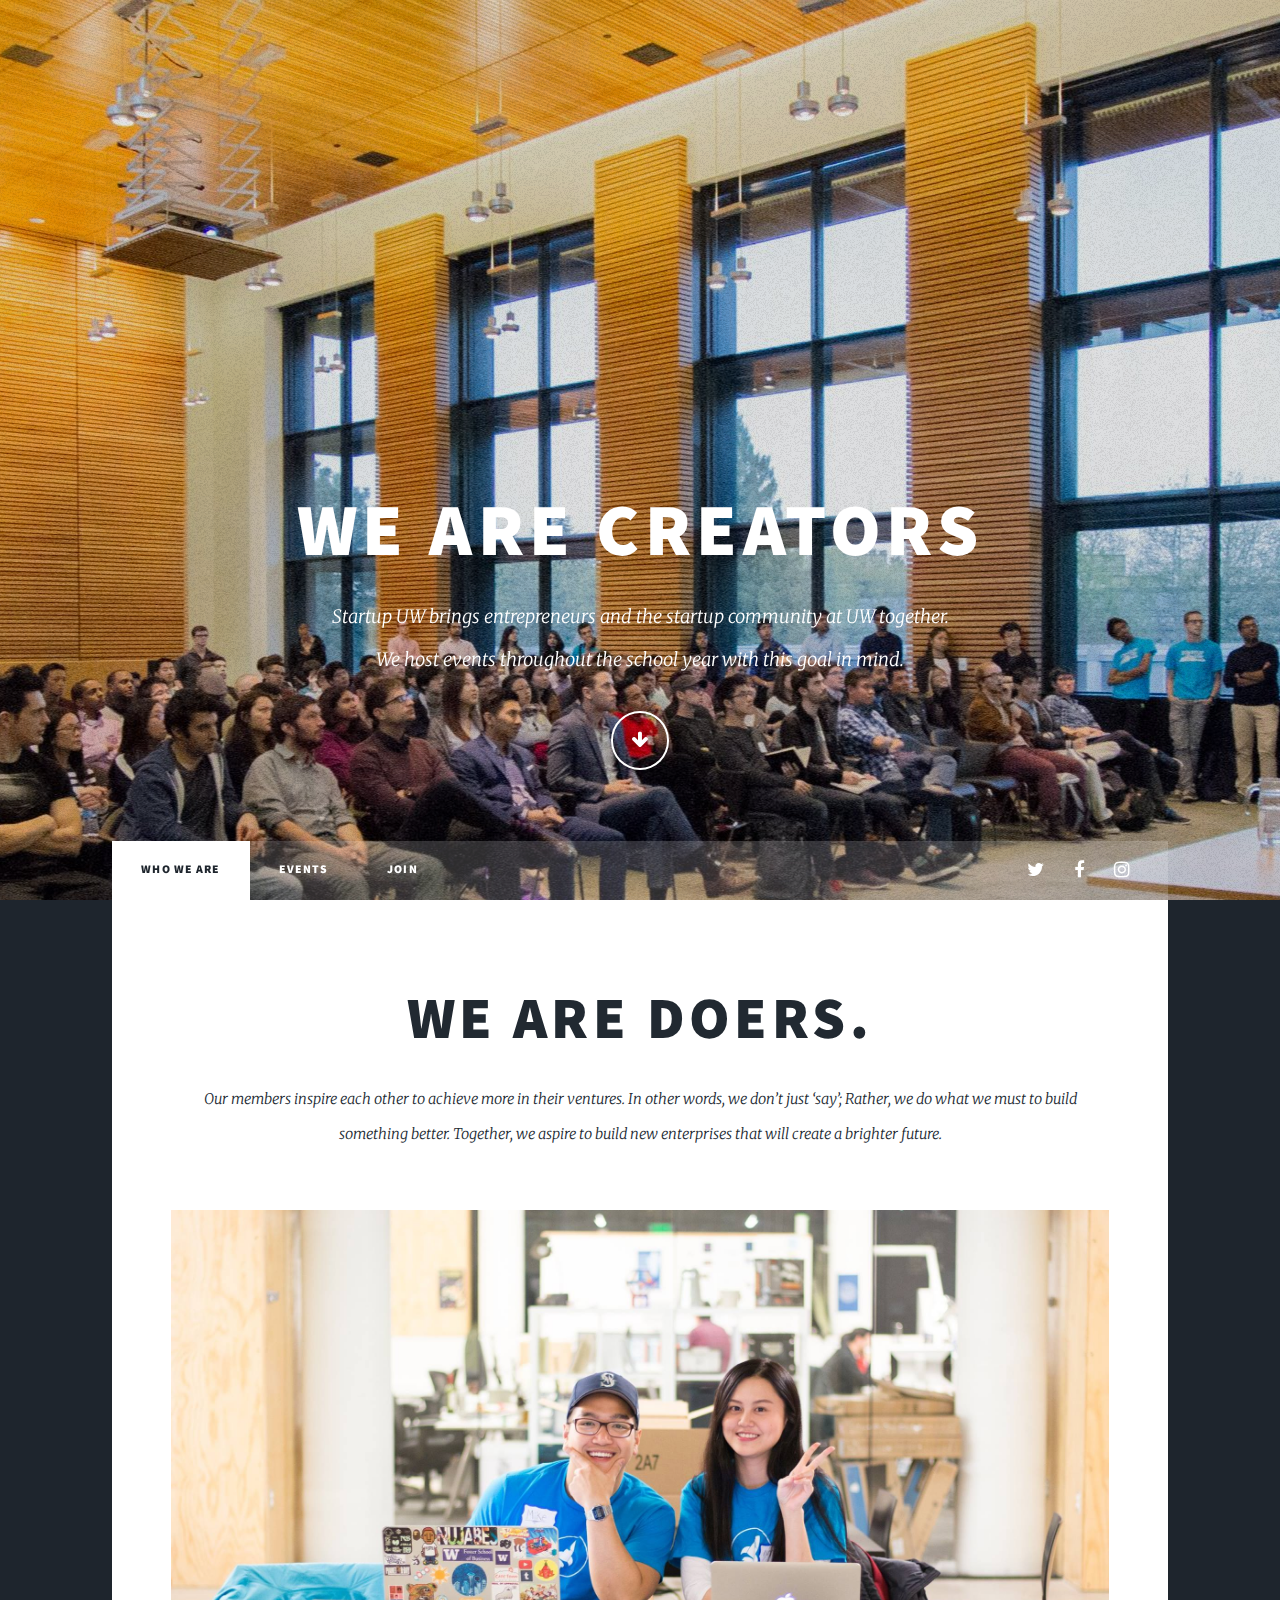
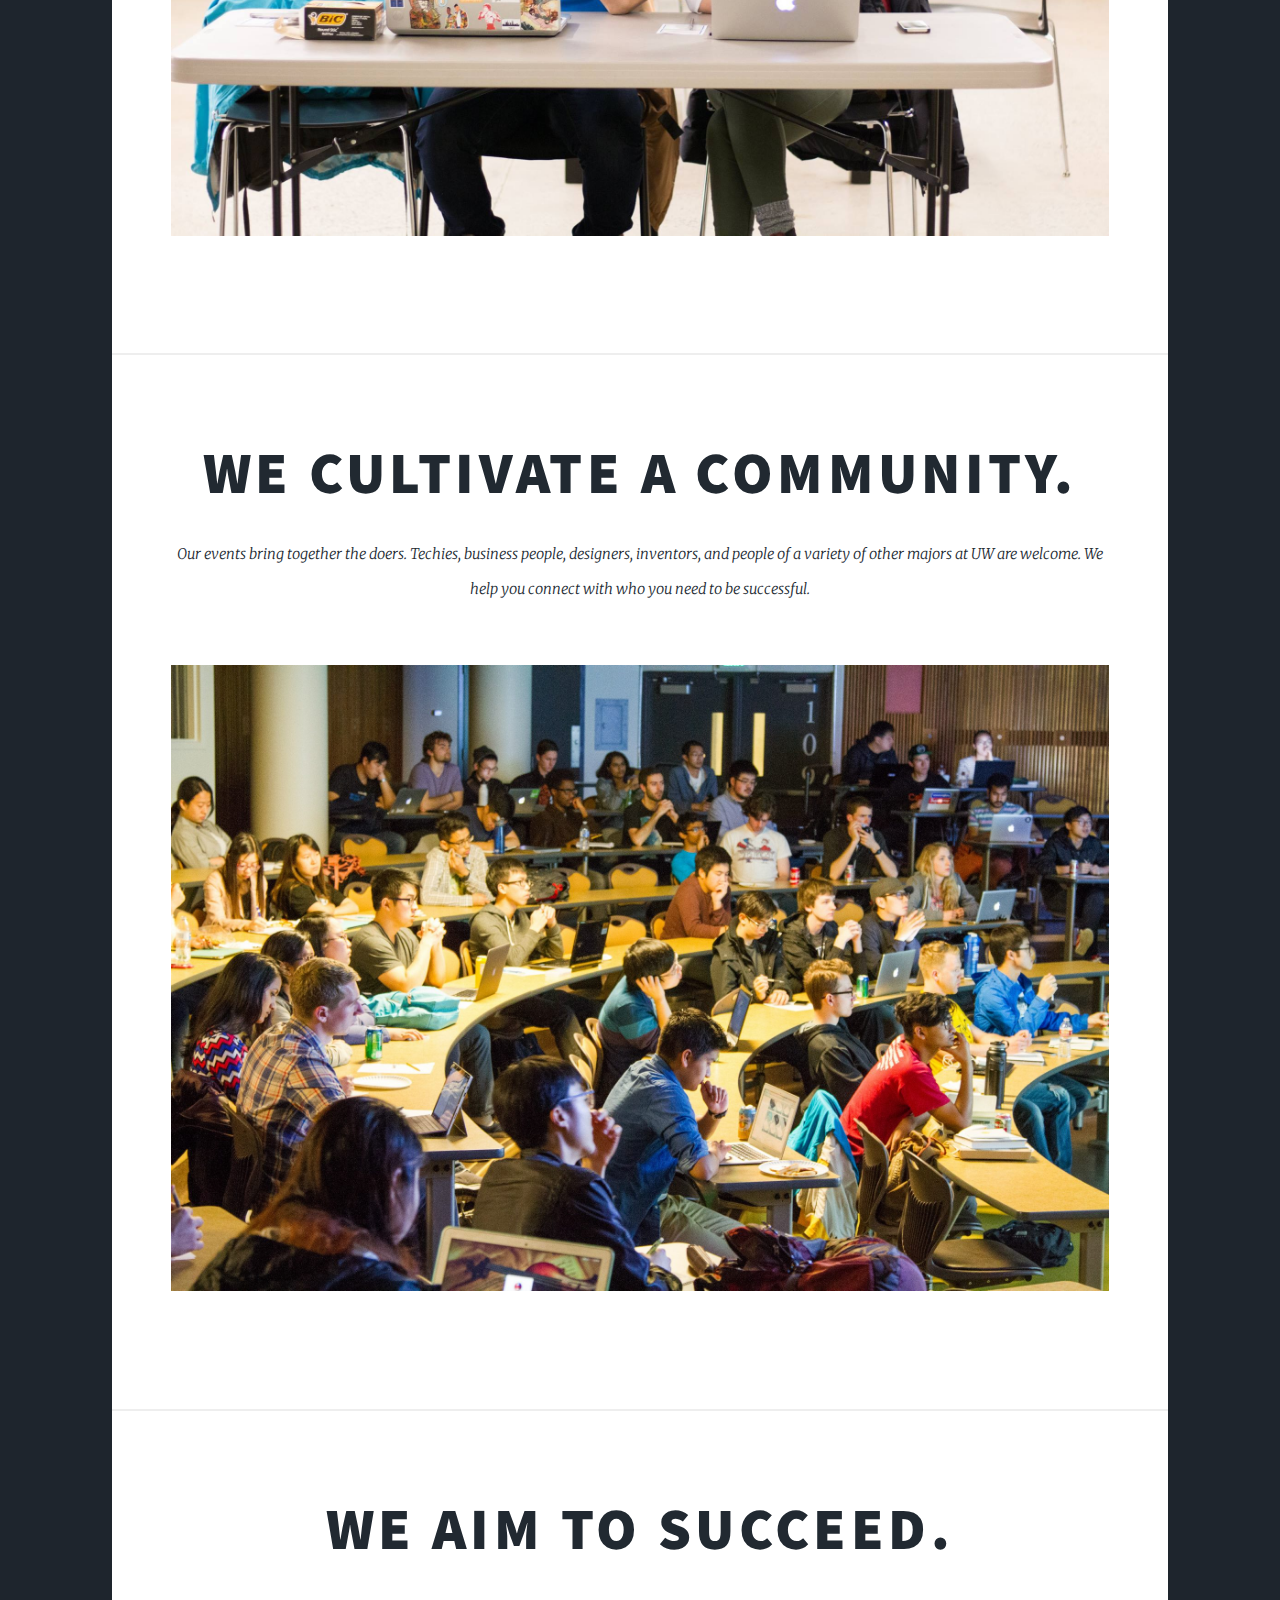
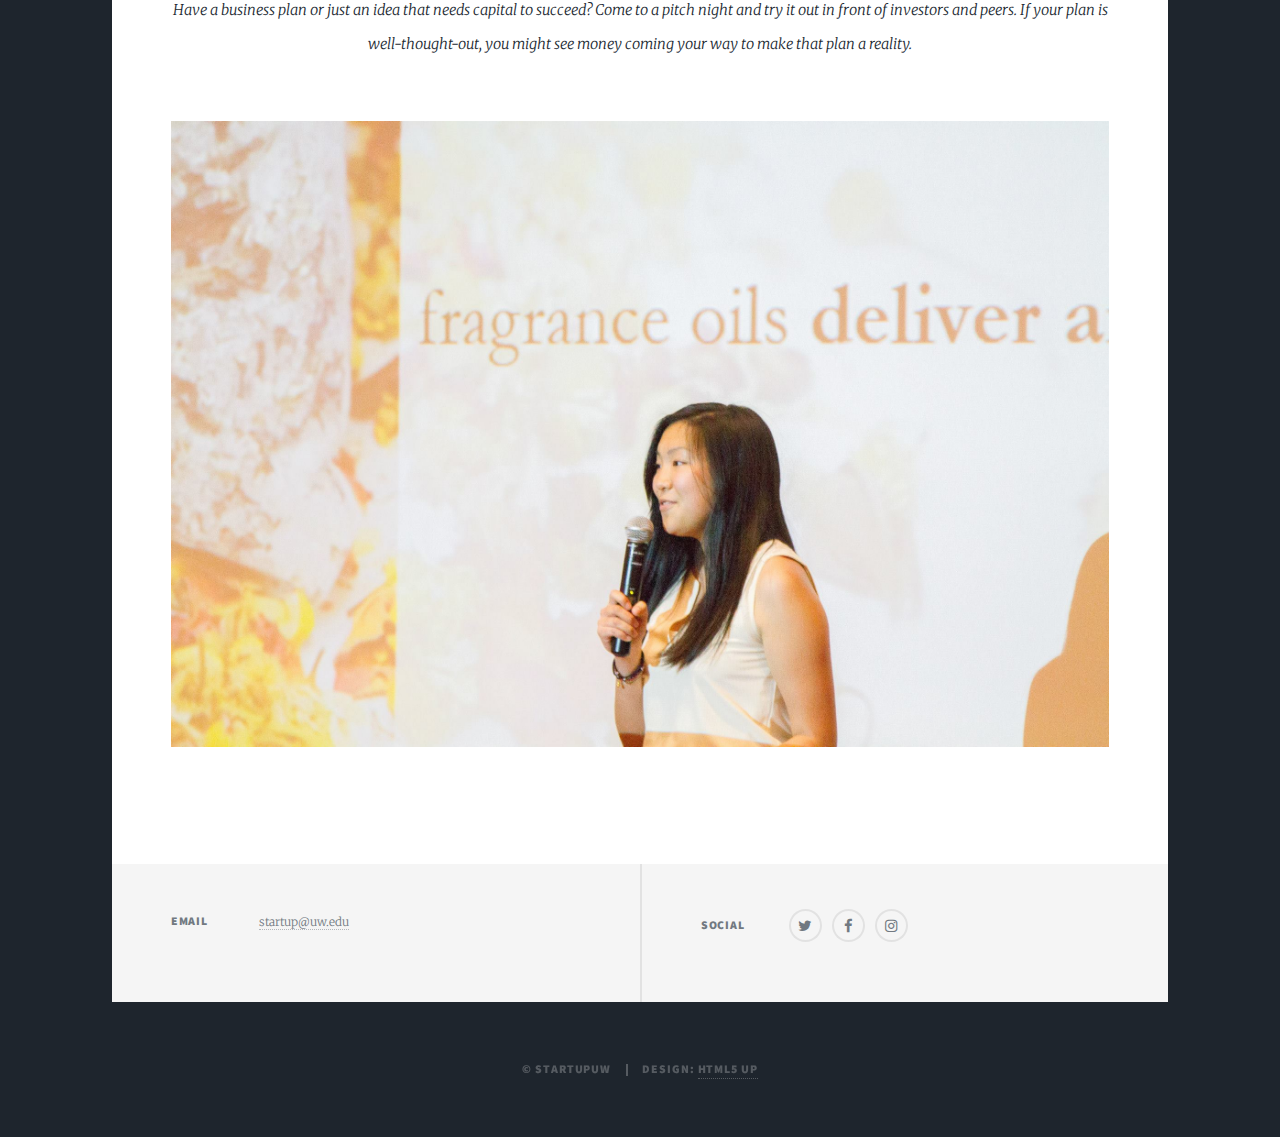
==== index.html @ d4b71fc0 "Updated version." ====
<!DOCTYPE HTML>
<!--
	Massively by HTML5 UP
	html5up.net | @ajlkn
	Free for personal and commercial use under the CCA 3.0 license (html5up.net/license)
-->
<html>
	<head>
		<title>Startup UW</title>
		<meta charset="utf-8" />
		<meta name="viewport" content="width=device-width, initial-scale=1, user-scalable=no" />
		<link rel="stylesheet" href="assets/css/main.css" />
		<noscript><link rel="stylesheet" href="assets/css/noscript.css" /></noscript>
	</head>
	<body class="is-loading">

		<!-- Wrapper -->
			<div id="wrapper" class="fade-in">

				<!-- Intro -->
					<div id="intro">
						<h1>We are creators</h1>
						<p>Startup UW brings entrepreneurs and the startup community at UW together. <br>We host events throughout the school year with this goal in mind.</p>
						<ul class="actions">
							<li><a href="#header" class="button icon solo fa-arrow-down scrolly">Continue</a></li>
						</ul>
					</div>

				<!-- Header -->
					<header id="header">
						<a href="index.html" class="logo"><img class="max_logo" src="images/white_logo.png" alt=""></a>
					</header>

				<!-- Nav -->
					<nav id="nav">
						<ul class="links">
							<li class="active"><a href="index.html">Who We Are</a></li>
							<li><a href="events.html">Events</a></li>
							<li><a href="join.html">Join</a></li>
						</ul>
						<ul class="icons">
							<li><a href="https://twitter.com/startupuw" class="icon fa-twitter"><span class="label">Twitter</span></a></li>
							<li><a href="https://www.facebook.com/StartupUW/" class="icon fa-facebook"><span class="label">Facebook</span></a></li>
							<li><a href="https://www.instagram.com/startupuw/" class="icon fa-instagram"><span class="label">Instagram</span></a></li>
						</ul>
					</nav>

				<!-- Main -->
					<div id="main">

						<!-- Featured Post -->
							<article class="post featured">
								<header class="major">
									<h2>WE ARE DOERS.</h2>
									<p>Our members inspire each other to achieve more in their ventures. In other words, we don’t just ‘say’; Rather, we do what we must to build something better. Together, we aspire to build new enterprises that will create a brighter future.</p>
								</header>
								<img class="image main" src="images/doer.jpg" alt="" />
							</article>
							<article class="post featured">
								<header class="major">
									<h2>WE CULTIVATE A COMMUNITY.</h2>
									<p>Our events bring together the doers. Techies, business people, designers, inventors, and people of a variety of other majors at UW are welcome. We help you connect with who you need to be successful.</p>
								</header>
								<img class="image main" src="images/community.jpg" alt="" />
							</article>
							<article class="post featured">
								<header class="major">
									<h2>WE AIM TO SUCCEED.</h2>
									<p>Have a business plan or just an idea that needs capital to succeed? Come to a pitch night and try it out in front of investors and peers. If your plan is well-thought-out, you might see money coming your way to make that plan a reality.</p>
								</header>
								<img class="image main" src="images/joyce.jpg" alt="" />
							</article>

					</div>

				<!-- Footer -->
					<footer id="footer">
						<section class="split contact">
								
								<section>
									<h3>Email</h3>
									<p><a href="mailto:startup@uw.edu">startup@uw.edu</a></p>
								</section>
								
							</section>
						<section class="split contact">
							
							<section>
								<h3>Social</h3>
								<ul class="icons alt">
									<li><a href="https://twitter.com/startupuw" class="icon alt fa-twitter"><span class="label">Twitter</span></a></li>
									<li><a href="https://www.facebook.com/StartupUW/" class="icon alt fa-facebook"><span class="label">Facebook</span></a></li>
									<li><a href="https://www.instagram.com/startupuw/" class="icon alt fa-instagram"><span class="label">Instagram</span></a></li>
								</ul>
							</section>
						</section>
					</footer>

				<!-- Copyright -->
					<div id="copyright">
						<ul><li>&copy; StartupUW</li><li>Design: <a href="https://html5up.net">HTML5 UP</a></li></ul>
					</div>

			</div>

		<!-- Scripts -->
			<script src="assets/js/jquery.min.js"></script>
			<script src="assets/js/jquery.scrollex.min.js"></script>
			<script src="assets/js/jquery.scrolly.min.js"></script>
			<script src="assets/js/skel.min.js"></script>
			<script src="assets/js/util.js"></script>
			<script src="assets/js/main.js"></script>

	</body>
</html>
---- assets/css/main.css ----
@import url(font-awesome.min.css);
@import url("https://fonts.googleapis.com/css?family=Merriweather:300,700,300italic,700italic|Source+Sans+Pro:900");

/*
	Massively by HTML5 UP
	html5up.net | @ajlkn
	Free for personal and commercial use under the CCA 3.0 license (html5up.net/license)
*/

/* Reset */

	html, body, div, span, applet, object, iframe, h1, h2, h3, h4, h5, h6, p, blockquote, pre, a, abbr, acronym, address, big, cite, code, del, dfn, em, img, ins, kbd, q, s, samp, small, strike, strong, sub, sup, tt, var, b, u, i, center, dl, dt, dd, ol, ul, li, fieldset, form, label, legend, table, caption, tbody, tfoot, thead, tr, th, td, article, aside, canvas, details, embed, figure, figcaption, footer, header, hgroup, menu, nav, output, ruby, section, summary, time, mark, audio, video {
		margin: 0;
		padding: 0;
		border: 0;
		font-size: 100%;
		font: inherit;
		vertical-align: baseline;
	}

	article, aside, details, figcaption, figure, footer, header, hgroup, menu, nav, section {
		display: block;
	}

	body {
		line-height: 1;
	}

	ol, ul {
		list-style: none;
	}

	blockquote, q {
		quotes: none;
	}

	blockquote:before, blockquote:after, q:before, q:after {
		content: '';
		content: none;
	}

	table {
		border-collapse: collapse;
		border-spacing: 0;
	}

	body {
		-webkit-text-size-adjust: none;
	}

/* Box Model */

	*, *:before, *:after {
		-moz-box-sizing: border-box;
		-webkit-box-sizing: border-box;
		box-sizing: border-box;
	}

/* Grid */

	.row {
		border-bottom: solid 1px transparent;
		-moz-box-sizing: border-box;
		-webkit-box-sizing: border-box;
		box-sizing: border-box;
	}

	.row > * {
		float: left;
		-moz-box-sizing: border-box;
		-webkit-box-sizing: border-box;
		box-sizing: border-box;
	}

	.row:after, .row:before {
		content: '';
		display: block;
		clear: both;
		height: 0;
	}

	.row.uniform > * > :first-child {
		margin-top: 0;
	}

	.row.uniform > * > :last-child {
		margin-bottom: 0;
	}

	.row.\30 \25 > * {
		padding: 0 0 0 0rem;
	}

	.row.\30 \25 {
		margin: 0 0 -1px 0rem;
	}

	.row.uniform.\30 \25 > * {
		padding: 0rem 0 0 0rem;
	}

	.row.uniform.\30 \25 {
		margin: 0rem 0 -1px 0rem;
	}

	.row > * {
		padding: 0 0 0 1.5rem;
	}

	.row {
		margin: 0 0 -1px -1.5rem;
	}

	.row.uniform > * {
		padding: 1.5rem 0 0 1.5rem;
	}

	.row.uniform {
		margin: -1.5rem 0 -1px -1.5rem;
	}

	.row.\32 00\25 > * {
		padding: 0 0 0 3rem;
	}

	.row.\32 00\25 {
		margin: 0 0 -1px -3rem;
	}

	.row.uniform.\32 00\25 > * {
		padding: 3rem 0 0 3rem;
	}

	.row.uniform.\32 00\25 {
		margin: -3rem 0 -1px -3rem;
	}

	.row.\31 50\25 > * {
		padding: 0 0 0 2.25rem;
	}

	.row.\31 50\25 {
		margin: 0 0 -1px -2.25rem;
	}

	.row.uniform.\31 50\25 > * {
		padding: 2.25rem 0 0 2.25rem;
	}

	.row.uniform.\31 50\25 {
		margin: -2.25rem 0 -1px -2.25rem;
	}

	.row.\35 0\25 > * {
		padding: 0 0 0 0.75rem;
	}

	.row.\35 0\25 {
		margin: 0 0 -1px -0.75rem;
	}

	.row.uniform.\35 0\25 > * {
		padding: 0.75rem 0 0 0.75rem;
	}

	.row.uniform.\35 0\25 {
		margin: -0.75rem 0 -1px -0.75rem;
	}

	.row.\32 5\25 > * {
		padding: 0 0 0 0.375rem;
	}

	.row.\32 5\25 {
		margin: 0 0 -1px -0.375rem;
	}

	.row.uniform.\32 5\25 > * {
		padding: 0.375rem 0 0 0.375rem;
	}

	.row.uniform.\32 5\25 {
		margin: -0.375rem 0 -1px -0.375rem;
	}

	.\31 2u, .\31 2u\24 {
		width: 100%;
		clear: none;
		margin-left: 0;
	}

	.\31 1u, .\31 1u\24 {
		width: 91.6666666667%;
		clear: none;
		margin-left: 0;
	}

	.\31 0u, .\31 0u\24 {
		width: 83.3333333333%;
		clear: none;
		margin-left: 0;
	}

	.\39 u, .\39 u\24 {
		width: 75%;
		clear: none;
		margin-left: 0;
	}

	.\38 u, .\38 u\24 {
		width: 66.6666666667%;
		clear: none;
		margin-left: 0;
	}

	.\37 u, .\37 u\24 {
		width: 58.3333333333%;
		clear: none;
		margin-left: 0;
	}

	.\36 u, .\36 u\24 {
		width: 50%;
		clear: none;
		margin-left: 0;
	}

	.\35 u, .\35 u\24 {
		width: 41.6666666667%;
		clear: none;
		margin-left: 0;
	}

	.\34 u, .\34 u\24 {
		width: 33.3333333333%;
		clear: none;
		margin-left: 0;
	}

	.\33 u, .\33 u\24 {
		width: 25%;
		clear: none;
		margin-left: 0;
	}

	.\32 u, .\32 u\24 {
		width: 16.6666666667%;
		clear: none;
		margin-left: 0;
	}

	.\31 u, .\31 u\24 {
		width: 8.3333333333%;
		clear: none;
		margin-left: 0;
	}

	.\31 2u\24 + *,
	.\31 1u\24 + *,
	.\31 0u\24 + *,
	.\39 u\24 + *,
	.\38 u\24 + *,
	.\37 u\24 + *,
	.\36 u\24 + *,
	.\35 u\24 + *,
	.\34 u\24 + *,
	.\33 u\24 + *,
	.\32 u\24 + *,
	.\31 u\24 + * {
		clear: left;
	}

	.\-11u {
		margin-left: 91.66667%;
	}

	.\-10u {
		margin-left: 83.33333%;
	}

	.\-9u {
		margin-left: 75%;
	}

	.\-8u {
		margin-left: 66.66667%;
	}

	.\-7u {
		margin-left: 58.33333%;
	}

	.\-6u {
		margin-left: 50%;
	}

	.\-5u {
		margin-left: 41.66667%;
	}

	.\-4u {
		margin-left: 33.33333%;
	}

	.\-3u {
		margin-left: 25%;
	}

	.\-2u {
		margin-left: 16.66667%;
	}

	.\-1u {
		margin-left: 8.33333%;
	}

	@media screen and (max-width: 1680px) {

		.row > * {
			padding: 0 0 0 1.5rem;
		}

		.row {
			margin: 0 0 -1px -1.5rem;
		}

		.row.uniform > * {
			padding: 1.5rem 0 0 1.5rem;
		}

		.row.uniform {
			margin: -1.5rem 0 -1px -1.5rem;
		}

		.row.\32 00\25 > * {
			padding: 0 0 0 3rem;
		}

		.row.\32 00\25 {
			margin: 0 0 -1px -3rem;
		}

		.row.uniform.\32 00\25 > * {
			padding: 3rem 0 0 3rem;
		}

		.row.uniform.\32 00\25 {
			margin: -3rem 0 -1px -3rem;
		}

		.row.\31 50\25 > * {
			padding: 0 0 0 2.25rem;
		}

		.row.\31 50\25 {
			margin: 0 0 -1px -2.25rem;
		}

		.row.uniform.\31 50\25 > * {
			padding: 2.25rem 0 0 2.25rem;
		}

		.row.uniform.\31 50\25 {
			margin: -2.25rem 0 -1px -2.25rem;
		}

		.row.\35 0\25 > * {
			padding: 0 0 0 0.75rem;
		}

		.row.\35 0\25 {
			margin: 0 0 -1px -0.75rem;
		}

		.row.uniform.\35 0\25 > * {
			padding: 0.75rem 0 0 0.75rem;
		}

		.row.uniform.\35 0\25 {
			margin: -0.75rem 0 -1px -0.75rem;
		}

		.row.\32 5\25 > * {
			padding: 0 0 0 0.375rem;
		}

		.row.\32 5\25 {
			margin: 0 0 -1px -0.375rem;
		}

		.row.uniform.\32 5\25 > * {
			padding: 0.375rem 0 0 0.375rem;
		}

		.row.uniform.\32 5\25 {
			margin: -0.375rem 0 -1px -0.375rem;
		}

		.\31 2u\28xlarge\29, .\31 2u\24\28xlarge\29 {
			width: 100%;
			clear: none;
			margin-left: 0;
		}

		.\31 1u\28xlarge\29, .\31 1u\24\28xlarge\29 {
			width: 91.6666666667%;
			clear: none;
			margin-left: 0;
		}

		.\31 0u\28xlarge\29, .\31 0u\24\28xlarge\29 {
			width: 83.3333333333%;
			clear: none;
			margin-left: 0;
		}

		.\39 u\28xlarge\29, .\39 u\24\28xlarge\29 {
			width: 75%;
			clear: none;
			margin-left: 0;
		}

		.\38 u\28xlarge\29, .\38 u\24\28xlarge\29 {
			width: 66.6666666667%;
			clear: none;
			margin-left: 0;
		}

		.\37 u\28xlarge\29, .\37 u\24\28xlarge\29 {
			width: 58.3333333333%;
			clear: none;
			margin-left: 0;
		}

		.\36 u\28xlarge\29, .\36 u\24\28xlarge\29 {
			width: 50%;
			clear: none;
			margin-left: 0;
		}

		.\35 u\28xlarge\29, .\35 u\24\28xlarge\29 {
			width: 41.6666666667%;
			clear: none;
			margin-left: 0;
		}

		.\34 u\28xlarge\29, .\34 u\24\28xlarge\29 {
			width: 33.3333333333%;
			clear: none;
			margin-left: 0;
		}

		.\33 u\28xlarge\29, .\33 u\24\28xlarge\29 {
			width: 25%;
			clear: none;
			margin-left: 0;
		}

		.\32 u\28xlarge\29, .\32 u\24\28xlarge\29 {
			width: 16.6666666667%;
			clear: none;
			margin-left: 0;
		}

		.\31 u\28xlarge\29, .\31 u\24\28xlarge\29 {
			width: 8.3333333333%;
			clear: none;
			margin-left: 0;
		}

		.\31 2u\24\28xlarge\29 + *,
		.\31 1u\24\28xlarge\29 + *,
		.\31 0u\24\28xlarge\29 + *,
		.\39 u\24\28xlarge\29 + *,
		.\38 u\24\28xlarge\29 + *,
		.\37 u\24\28xlarge\29 + *,
		.\36 u\24\28xlarge\29 + *,
		.\35 u\24\28xlarge\29 + *,
		.\34 u\24\28xlarge\29 + *,
		.\33 u\24\28xlarge\29 + *,
		.\32 u\24\28xlarge\29 + *,
		.\31 u\24\28xlarge\29 + * {
			clear: left;
		}

		.\-11u\28xlarge\29 {
			margin-left: 91.66667%;
		}

		.\-10u\28xlarge\29 {
			margin-left: 83.33333%;
		}

		.\-9u\28xlarge\29 {
			margin-left: 75%;
		}

		.\-8u\28xlarge\29 {
			margin-left: 66.66667%;
		}

		.\-7u\28xlarge\29 {
			margin-left: 58.33333%;
		}

		.\-6u\28xlarge\29 {
			margin-left: 50%;
		}

		.\-5u\28xlarge\29 {
			margin-left: 41.66667%;
		}

		.\-4u\28xlarge\29 {
			margin-left: 33.33333%;
		}

		.\-3u\28xlarge\29 {
			margin-left: 25%;
		}

		.\-2u\28xlarge\29 {
			margin-left: 16.66667%;
		}

		.\-1u\28xlarge\29 {
			margin-left: 8.33333%;
		}

	}

	@media screen and (max-width: 1280px) {

		.row > * {
			padding: 0 0 0 1.5rem;
		}

		.row {
			margin: 0 0 -1px -1.5rem;
		}

		.row.uniform > * {
			padding: 1.5rem 0 0 1.5rem;
		}

		.row.uniform {
			margin: -1.5rem 0 -1px -1.5rem;
		}

		.row.\32 00\25 > * {
			padding: 0 0 0 3rem;
		}

		.row.\32 00\25 {
			margin: 0 0 -1px -3rem;
		}

		.row.uniform.\32 00\25 > * {
			padding: 3rem 0 0 3rem;
		}

		.row.uniform.\32 00\25 {
			margin: -3rem 0 -1px -3rem;
		}

		.row.\31 50\25 > * {
			padding: 0 0 0 2.25rem;
		}

		.row.\31 50\25 {
			margin: 0 0 -1px -2.25rem;
		}

		.row.uniform.\31 50\25 > * {
			padding: 2.25rem 0 0 2.25rem;
		}

		.row.uniform.\31 50\25 {
			margin: -2.25rem 0 -1px -2.25rem;
		}

		.row.\35 0\25 > * {
			padding: 0 0 0 0.75rem;
		}

		.row.\35 0\25 {
			margin: 0 0 -1px -0.75rem;
		}

		.row.uniform.\35 0\25 > * {
			padding: 0.75rem 0 0 0.75rem;
		}

		.row.uniform.\35 0\25 {
			margin: -0.75rem 0 -1px -0.75rem;
		}

		.row.\32 5\25 > * {
			padding: 0 0 0 0.375rem;
		}

		.row.\32 5\25 {
			margin: 0 0 -1px -0.375rem;
		}

		.row.uniform.\32 5\25 > * {
			padding: 0.375rem 0 0 0.375rem;
		}

		.row.uniform.\32 5\25 {
			margin: -0.375rem 0 -1px -0.375rem;
		}

		.\31 2u\28large\29, .\31 2u\24\28large\29 {
			width: 100%;
			clear: none;
			margin-left: 0;
		}

		.\31 1u\28large\29, .\31 1u\24\28large\29 {
			width: 91.6666666667%;
			clear: none;
			margin-left: 0;
		}

		.\31 0u\28large\29, .\31 0u\24\28large\29 {
			width: 83.3333333333%;
			clear: none;
			margin-left: 0;
		}

		.\39 u\28large\29, .\39 u\24\28large\29 {
			width: 75%;
			clear: none;
			margin-left: 0;
		}

		.\38 u\28large\29, .\38 u\24\28large\29 {
			width: 66.6666666667%;
			clear: none;
			margin-left: 0;
		}

		.\37 u\28large\29, .\37 u\24\28large\29 {
			width: 58.3333333333%;
			clear: none;
			margin-left: 0;
		}

		.\36 u\28large\29, .\36 u\24\28large\29 {
			width: 50%;
			clear: none;
			margin-left: 0;
		}

		.\35 u\28large\29, .\35 u\24\28large\29 {
			width: 41.6666666667%;
			clear: none;
			margin-left: 0;
		}

		.\34 u\28large\29, .\34 u\24\28large\29 {
			width: 33.3333333333%;
			clear: none;
			margin-left: 0;
		}

		.\33 u\28large\29, .\33 u\24\28large\29 {
			width: 25%;
			clear: none;
			margin-left: 0;
		}

		.\32 u\28large\29, .\32 u\24\28large\29 {
			width: 16.6666666667%;
			clear: none;
			margin-left: 0;
		}

		.\31 u\28large\29, .\31 u\24\28large\29 {
			width: 8.3333333333%;
			clear: none;
			margin-left: 0;
		}

		.\31 2u\24\28large\29 + *,
		.\31 1u\24\28large\29 + *,
		.\31 0u\24\28large\29 + *,
		.\39 u\24\28large\29 + *,
		.\38 u\24\28large\29 + *,
		.\37 u\24\28large\29 + *,
		.\36 u\24\28large\29 + *,
		.\35 u\24\28large\29 + *,
		.\34 u\24\28large\29 + *,
		.\33 u\24\28large\29 + *,
		.\32 u\24\28large\29 + *,
		.\31 u\24\28large\29 + * {
			clear: left;
		}

		.\-11u\28large\29 {
			margin-left: 91.66667%;
		}

		.\-10u\28large\29 {
			margin-left: 83.33333%;
		}

		.\-9u\28large\29 {
			margin-left: 75%;
		}

		.\-8u\28large\29 {
			margin-left: 66.66667%;
		}

		.\-7u\28large\29 {
			margin-left: 58.33333%;
		}

		.\-6u\28large\29 {
			margin-left: 50%;
		}

		.\-5u\28large\29 {
			margin-left: 41.66667%;
		}

		.\-4u\28large\29 {
			margin-left: 33.33333%;
		}

		.\-3u\28large\29 {
			margin-left: 25%;
		}

		.\-2u\28large\29 {
			margin-left: 16.66667%;
		}

		.\-1u\28large\29 {
			margin-left: 8.33333%;
		}

	}

	@media screen and (max-width: 980px) {

		.row > * {
			padding: 0 0 0 1.5rem;
		}

		.row {
			margin: 0 0 -1px -1.5rem;
		}

		.row.uniform > * {
			padding: 1.5rem 0 0 1.5rem;
		}

		.row.uniform {
			margin: -1.5rem 0 -1px -1.5rem;
		}

		.row.\32 00\25 > * {
			padding: 0 0 0 3rem;
		}

		.row.\32 00\25 {
			margin: 0 0 -1px -3rem;
		}

		.row.uniform.\32 00\25 > * {
			padding: 3rem 0 0 3rem;
		}

		.row.uniform.\32 00\25 {
			margin: -3rem 0 -1px -3rem;
		}

		.row.\31 50\25 > * {
			padding: 0 0 0 2.25rem;
		}

		.row.\31 50\25 {
			margin: 0 0 -1px -2.25rem;
		}

		.row.uniform.\31 50\25 > * {
			padding: 2.25rem 0 0 2.25rem;
		}

		.row.uniform.\31 50\25 {
			margin: -2.25rem 0 -1px -2.25rem;
		}

		.row.\35 0\25 > * {
			padding: 0 0 0 0.75rem;
		}

		.row.\35 0\25 {
			margin: 0 0 -1px -0.75rem;
		}

		.row.uniform.\35 0\25 > * {
			padding: 0.75rem 0 0 0.75rem;
		}

		.row.uniform.\35 0\25 {
			margin: -0.75rem 0 -1px -0.75rem;
		}

		.row.\32 5\25 > * {
			padding: 0 0 0 0.375rem;
		}

		.row.\32 5\25 {
			margin: 0 0 -1px -0.375rem;
		}

		.row.uniform.\32 5\25 > * {
			padding: 0.375rem 0 0 0.375rem;
		}

		.row.uniform.\32 5\25 {
			margin: -0.375rem 0 -1px -0.375rem;
		}

		.\31 2u\28medium\29, .\31 2u\24\28medium\29 {
			width: 100%;
			clear: none;
			margin-left: 0;
		}

		.\31 1u\28medium\29, .\31 1u\24\28medium\29 {
			width: 91.6666666667%;
			clear: none;
			margin-left: 0;
		}

		.\31 0u\28medium\29, .\31 0u\24\28medium\29 {
			width: 83.3333333333%;
			clear: none;
			margin-left: 0;
		}

		.\39 u\28medium\29, .\39 u\24\28medium\29 {
			width: 75%;
			clear: none;
			margin-left: 0;
		}

		.\38 u\28medium\29, .\38 u\24\28medium\29 {
			width: 66.6666666667%;
			clear: none;
			margin-left: 0;
		}

		.\37 u\28medium\29, .\37 u\24\28medium\29 {
			width: 58.3333333333%;
			clear: none;
			margin-left: 0;
		}

		.\36 u\28medium\29, .\36 u\24\28medium\29 {
			width: 50%;
			clear: none;
			margin-left: 0;
		}

		.\35 u\28medium\29, .\35 u\24\28medium\29 {
			width: 41.6666666667%;
			clear: none;
			margin-left: 0;
		}

		.\34 u\28medium\29, .\34 u\24\28medium\29 {
			width: 33.3333333333%;
			clear: none;
			margin-left: 0;
		}

		.\33 u\28medium\29, .\33 u\24\28medium\29 {
			width: 25%;
			clear: none;
			margin-left: 0;
		}

		.\32 u\28medium\29, .\32 u\24\28medium\29 {
			width: 16.6666666667%;
			clear: none;
			margin-left: 0;
		}

		.\31 u\28medium\29, .\31 u\24\28medium\29 {
			width: 8.3333333333%;
			clear: none;
			margin-left: 0;
		}

		.\31 2u\24\28medium\29 + *,
		.\31 1u\24\28medium\29 + *,
		.\31 0u\24\28medium\29 + *,
		.\39 u\24\28medium\29 + *,
		.\38 u\24\28medium\29 + *,
		.\37 u\24\28medium\29 + *,
		.\36 u\24\28medium\29 + *,
		.\35 u\24\28medium\29 + *,
		.\34 u\24\28medium\29 + *,
		.\33 u\24\28medium\29 + *,
		.\32 u\24\28medium\29 + *,
		.\31 u\24\28medium\29 + * {
			clear: left;
		}

		.\-11u\28medium\29 {
			margin-left: 91.66667%;
		}

		.\-10u\28medium\29 {
			margin-left: 83.33333%;
		}

		.\-9u\28medium\29 {
			margin-left: 75%;
		}

		.\-8u\28medium\29 {
			margin-left: 66.66667%;
		}

		.\-7u\28medium\29 {
			margin-left: 58.33333%;
		}

		.\-6u\28medium\29 {
			margin-left: 50%;
		}

		.\-5u\28medium\29 {
			margin-left: 41.66667%;
		}

		.\-4u\28medium\29 {
			margin-left: 33.33333%;
		}

		.\-3u\28medium\29 {
			margin-left: 25%;
		}

		.\-2u\28medium\29 {
			margin-left: 16.66667%;
		}

		.\-1u\28medium\29 {
			margin-left: 8.33333%;
		}

	}

	@media screen and (max-width: 736px) {

		.row > * {
			padding: 0 0 0 1.5rem;
		}

		.row {
			margin: 0 0 -1px -1.5rem;
		}

		.row.uniform > * {
			padding: 1.5rem 0 0 1.5rem;
		}

		.row.uniform {
			margin: -1.5rem 0 -1px -1.5rem;
		}

		.row.\32 00\25 > * {
			padding: 0 0 0 3rem;
		}

		.row.\32 00\25 {
			margin: 0 0 -1px -3rem;
		}

		.row.uniform.\32 00\25 > * {
			padding: 3rem 0 0 3rem;
		}

		.row.uniform.\32 00\25 {
			margin: -3rem 0 -1px -3rem;
		}

		.row.\31 50\25 > * {
			padding: 0 0 0 2.25rem;
		}

		.row.\31 50\25 {
			margin: 0 0 -1px -2.25rem;
		}

		.row.uniform.\31 50\25 > * {
			padding: 2.25rem 0 0 2.25rem;
		}

		.row.uniform.\31 50\25 {
			margin: -2.25rem 0 -1px -2.25rem;
		}

		.row.\35 0\25 > * {
			padding: 0 0 0 0.75rem;
		}

		.row.\35 0\25 {
			margin: 0 0 -1px -0.75rem;
		}

		.row.uniform.\35 0\25 > * {
			padding: 0.75rem 0 0 0.75rem;
		}

		.row.uniform.\35 0\25 {
			margin: -0.75rem 0 -1px -0.75rem;
		}

		.row.\32 5\25 > * {
			padding: 0 0 0 0.375rem;
		}

		.row.\32 5\25 {
			margin: 0 0 -1px -0.375rem;
		}

		.row.uniform.\32 5\25 > * {
			padding: 0.375rem 0 0 0.375rem;
		}

		.row.uniform.\32 5\25 {
			margin: -0.375rem 0 -1px -0.375rem;
		}

		.\31 2u\28small\29, .\31 2u\24\28small\29 {
			width: 100%;
			clear: none;
			margin-left: 0;
		}

		.\31 1u\28small\29, .\31 1u\24\28small\29 {
			width: 91.6666666667%;
			clear: none;
			margin-left: 0;
		}

		.\31 0u\28small\29, .\31 0u\24\28small\29 {
			width: 83.3333333333%;
			clear: none;
			margin-left: 0;
		}

		.\39 u\28small\29, .\39 u\24\28small\29 {
			width: 75%;
			clear: none;
			margin-left: 0;
		}

		.\38 u\28small\29, .\38 u\24\28small\29 {
			width: 66.6666666667%;
			clear: none;
			margin-left: 0;
		}

		.\37 u\28small\29, .\37 u\24\28small\29 {
			width: 58.3333333333%;
			clear: none;
			margin-left: 0;
		}

		.\36 u\28small\29, .\36 u\24\28small\29 {
			width: 50%;
			clear: none;
			margin-left: 0;
		}

		.\35 u\28small\29, .\35 u\24\28small\29 {
			width: 41.6666666667%;
			clear: none;
			margin-left: 0;
		}

		.\34 u\28small\29, .\34 u\24\28small\29 {
			width: 33.3333333333%;
			clear: none;
			margin-left: 0;
		}

		.\33 u\28small\29, .\33 u\24\28small\29 {
			width: 25%;
			clear: none;
			margin-left: 0;
		}

		.\32 u\28small\29, .\32 u\24\28small\29 {
			width: 16.6666666667%;
			clear: none;
			margin-left: 0;
		}

		.\31 u\28small\29, .\31 u\24\28small\29 {
			width: 8.3333333333%;
			clear: none;
			margin-left: 0;
		}

		.\31 2u\24\28small\29 + *,
		.\31 1u\24\28small\29 + *,
		.\31 0u\24\28small\29 + *,
		.\39 u\24\28small\29 + *,
		.\38 u\24\28small\29 + *,
		.\37 u\24\28small\29 + *,
		.\36 u\24\28small\29 + *,
		.\35 u\24\28small\29 + *,
		.\34 u\24\28small\29 + *,
		.\33 u\24\28small\29 + *,
		.\32 u\24\28small\29 + *,
		.\31 u\24\28small\29 + * {
			clear: left;
		}

		.\-11u\28small\29 {
			margin-left: 91.66667%;
		}

		.\-10u\28small\29 {
			margin-left: 83.33333%;
		}

		.\-9u\28small\29 {
			margin-left: 75%;
		}

		.\-8u\28small\29 {
			margin-left: 66.66667%;
		}

		.\-7u\28small\29 {
			margin-left: 58.33333%;
		}

		.\-6u\28small\29 {
			margin-left: 50%;
		}

		.\-5u\28small\29 {
			margin-left: 41.66667%;
		}

		.\-4u\28small\29 {
			margin-left: 33.33333%;
		}

		.\-3u\28small\29 {
			margin-left: 25%;
		}

		.\-2u\28small\29 {
			margin-left: 16.66667%;
		}

		.\-1u\28small\29 {
			margin-left: 8.33333%;
		}

	}

	@media screen and (max-width: 480px) {

		.row > * {
			padding: 0 0 0 1.5rem;
		}

		.row {
			margin: 0 0 -1px -1.5rem;
		}

		.row.uniform > * {
			padding: 1.5rem 0 0 1.5rem;
		}

		.row.uniform {
			margin: -1.5rem 0 -1px -1.5rem;
		}

		.row.\32 00\25 > * {
			padding: 0 0 0 3rem;
		}

		.row.\32 00\25 {
			margin: 0 0 -1px -3rem;
		}

		.row.uniform.\32 00\25 > * {
			padding: 3rem 0 0 3rem;
		}

		.row.uniform.\32 00\25 {
			margin: -3rem 0 -1px -3rem;
		}

		.row.\31 50\25 > * {
			padding: 0 0 0 2.25rem;
		}

		.row.\31 50\25 {
			margin: 0 0 -1px -2.25rem;
		}

		.row.uniform.\31 50\25 > * {
			padding: 2.25rem 0 0 2.25rem;
		}

		.row.uniform.\31 50\25 {
			margin: -2.25rem 0 -1px -2.25rem;
		}

		.row.\35 0\25 > * {
			padding: 0 0 0 0.75rem;
		}

		.row.\35 0\25 {
			margin: 0 0 -1px -0.75rem;
		}

		.row.uniform.\35 0\25 > * {
			padding: 0.75rem 0 0 0.75rem;
		}

		.row.uniform.\35 0\25 {
			margin: -0.75rem 0 -1px -0.75rem;
		}

		.row.\32 5\25 > * {
			padding: 0 0 0 0.375rem;
		}

		.row.\32 5\25 {
			margin: 0 0 -1px -0.375rem;
		}

		.row.uniform.\32 5\25 > * {
			padding: 0.375rem 0 0 0.375rem;
		}

		.row.uniform.\32 5\25 {
			margin: -0.375rem 0 -1px -0.375rem;
		}

		.\31 2u\28xsmall\29, .\31 2u\24\28xsmall\29 {
			width: 100%;
			clear: none;
			margin-left: 0;
		}

		.\31 1u\28xsmall\29, .\31 1u\24\28xsmall\29 {
			width: 91.6666666667%;
			clear: none;
			margin-left: 0;
		}

		.\31 0u\28xsmall\29, .\31 0u\24\28xsmall\29 {
			width: 83.3333333333%;
			clear: none;
			margin-left: 0;
		}

		.\39 u\28xsmall\29, .\39 u\24\28xsmall\29 {
			width: 75%;
			clear: none;
			margin-left: 0;
		}

		.\38 u\28xsmall\29, .\38 u\24\28xsmall\29 {
			width: 66.6666666667%;
			clear: none;
			margin-left: 0;
		}

		.\37 u\28xsmall\29, .\37 u\24\28xsmall\29 {
			width: 58.3333333333%;
			clear: none;
			margin-left: 0;
		}

		.\36 u\28xsmall\29, .\36 u\24\28xsmall\29 {
			width: 50%;
			clear: none;
			margin-left: 0;
		}

		.\35 u\28xsmall\29, .\35 u\24\28xsmall\29 {
			width: 41.6666666667%;
			clear: none;
			margin-left: 0;
		}

		.\34 u\28xsmall\29, .\34 u\24\28xsmall\29 {
			width: 33.3333333333%;
			clear: none;
			margin-left: 0;
		}

		.\33 u\28xsmall\29, .\33 u\24\28xsmall\29 {
			width: 25%;
			clear: none;
			margin-left: 0;
		}

		.\32 u\28xsmall\29, .\32 u\24\28xsmall\29 {
			width: 16.6666666667%;
			clear: none;
			margin-left: 0;
		}

		.\31 u\28xsmall\29, .\31 u\24\28xsmall\29 {
			width: 8.3333333333%;
			clear: none;
			margin-left: 0;
		}

		.\31 2u\24\28xsmall\29 + *,
		.\31 1u\24\28xsmall\29 + *,
		.\31 0u\24\28xsmall\29 + *,
		.\39 u\24\28xsmall\29 + *,
		.\38 u\24\28xsmall\29 + *,
		.\37 u\24\28xsmall\29 + *,
		.\36 u\24\28xsmall\29 + *,
		.\35 u\24\28xsmall\29 + *,
		.\34 u\24\28xsmall\29 + *,
		.\33 u\24\28xsmall\29 + *,
		.\32 u\24\28xsmall\29 + *,
		.\31 u\24\28xsmall\29 + * {
			clear: left;
		}

		.\-11u\28xsmall\29 {
			margin-left: 91.66667%;
		}

		.\-10u\28xsmall\29 {
			margin-left: 83.33333%;
		}

		.\-9u\28xsmall\29 {
			margin-left: 75%;
		}

		.\-8u\28xsmall\29 {
			margin-left: 66.66667%;
		}

		.\-7u\28xsmall\29 {
			margin-left: 58.33333%;
		}

		.\-6u\28xsmall\29 {
			margin-left: 50%;
		}

		.\-5u\28xsmall\29 {
			margin-left: 41.66667%;
		}

		.\-4u\28xsmall\29 {
			margin-left: 33.33333%;
		}

		.\-3u\28xsmall\29 {
			margin-left: 25%;
		}

		.\-2u\28xsmall\29 {
			margin-left: 16.66667%;
		}

		.\-1u\28xsmall\29 {
			margin-left: 8.33333%;
		}

	}

	@media screen and (max-width: 360px) {

		.row > * {
			padding: 0 0 0 1.5rem;
		}

		.row {
			margin: 0 0 -1px -1.5rem;
		}

		.row.uniform > * {
			padding: 1.5rem 0 0 1.5rem;
		}

		.row.uniform {
			margin: -1.5rem 0 -1px -1.5rem;
		}

		.row.\32 00\25 > * {
			padding: 0 0 0 3rem;
		}

		.row.\32 00\25 {
			margin: 0 0 -1px -3rem;
		}

		.row.uniform.\32 00\25 > * {
			padding: 3rem 0 0 3rem;
		}

		.row.uniform.\32 00\25 {
			margin: -3rem 0 -1px -3rem;
		}

		.row.\31 50\25 > * {
			padding: 0 0 0 2.25rem;
		}

		.row.\31 50\25 {
			margin: 0 0 -1px -2.25rem;
		}

		.row.uniform.\31 50\25 > * {
			padding: 2.25rem 0 0 2.25rem;
		}

		.row.uniform.\31 50\25 {
			margin: -2.25rem 0 -1px -2.25rem;
		}

		.row.\35 0\25 > * {
			padding: 0 0 0 0.75rem;
		}

		.row.\35 0\25 {
			margin: 0 0 -1px -0.75rem;
		}

		.row.uniform.\35 0\25 > * {
			padding: 0.75rem 0 0 0.75rem;
		}

		.row.uniform.\35 0\25 {
			margin: -0.75rem 0 -1px -0.75rem;
		}

		.row.\32 5\25 > * {
			padding: 0 0 0 0.375rem;
		}

		.row.\32 5\25 {
			margin: 0 0 -1px -0.375rem;
		}

		.row.uniform.\32 5\25 > * {
			padding: 0.375rem 0 0 0.375rem;
		}

		.row.uniform.\32 5\25 {
			margin: -0.375rem 0 -1px -0.375rem;
		}

		.\31 2u\28xxsmall\29, .\31 2u\24\28xxsmall\29 {
			width: 100%;
			clear: none;
			margin-left: 0;
		}

		.\31 1u\28xxsmall\29, .\31 1u\24\28xxsmall\29 {
			width: 91.6666666667%;
			clear: none;
			margin-left: 0;
		}

		.\31 0u\28xxsmall\29, .\31 0u\24\28xxsmall\29 {
			width: 83.3333333333%;
			clear: none;
			margin-left: 0;
		}

		.\39 u\28xxsmall\29, .\39 u\24\28xxsmall\29 {
			width: 75%;
			clear: none;
			margin-left: 0;
		}

		.\38 u\28xxsmall\29, .\38 u\24\28xxsmall\29 {
			width: 66.6666666667%;
			clear: none;
			margin-left: 0;
		}

		.\37 u\28xxsmall\29, .\37 u\24\28xxsmall\29 {
			width: 58.3333333333%;
			clear: none;
			margin-left: 0;
		}

		.\36 u\28xxsmall\29, .\36 u\24\28xxsmall\29 {
			width: 50%;
			clear: none;
			margin-left: 0;
		}

		.\35 u\28xxsmall\29, .\35 u\24\28xxsmall\29 {
			width: 41.6666666667%;
			clear: none;
			margin-left: 0;
		}

		.\34 u\28xxsmall\29, .\34 u\24\28xxsmall\29 {
			width: 33.3333333333%;
			clear: none;
			margin-left: 0;
		}

		.\33 u\28xxsmall\29, .\33 u\24\28xxsmall\29 {
			width: 25%;
			clear: none;
			margin-left: 0;
		}

		.\32 u\28xxsmall\29, .\32 u\24\28xxsmall\29 {
			width: 16.6666666667%;
			clear: none;
			margin-left: 0;
		}

		.\31 u\28xxsmall\29, .\31 u\24\28xxsmall\29 {
			width: 8.3333333333%;
			clear: none;
			margin-left: 0;
		}

		.\31 2u\24\28xxsmall\29 + *,
		.\31 1u\24\28xxsmall\29 + *,
		.\31 0u\24\28xxsmall\29 + *,
		.\39 u\24\28xxsmall\29 + *,
		.\38 u\24\28xxsmall\29 + *,
		.\37 u\24\28xxsmall\29 + *,
		.\36 u\24\28xxsmall\29 + *,
		.\35 u\24\28xxsmall\29 + *,
		.\34 u\24\28xxsmall\29 + *,
		.\33 u\24\28xxsmall\29 + *,
		.\32 u\24\28xxsmall\29 + *,
		.\31 u\24\28xxsmall\29 + * {
			clear: left;
		}

		.\-11u\28xxsmall\29 {
			margin-left: 91.66667%;
		}

		.\-10u\28xxsmall\29 {
			margin-left: 83.33333%;
		}

		.\-9u\28xxsmall\29 {
			margin-left: 75%;
		}

		.\-8u\28xxsmall\29 {
			margin-left: 66.66667%;
		}

		.\-7u\28xxsmall\29 {
			margin-left: 58.33333%;
		}

		.\-6u\28xxsmall\29 {
			margin-left: 50%;
		}

		.\-5u\28xxsmall\29 {
			margin-left: 41.66667%;
		}

		.\-4u\28xxsmall\29 {
			margin-left: 33.33333%;
		}

		.\-3u\28xxsmall\29 {
			margin-left: 25%;
		}

		.\-2u\28xxsmall\29 {
			margin-left: 16.66667%;
		}

		.\-1u\28xxsmall\29 {
			margin-left: 8.33333%;
		}

	}

/* Basic */

	@-ms-viewport {
		width: device-width;
	}

	body {
		-ms-overflow-style: scrollbar;
	}

	@media screen and (max-width: 480px) {

		html, body {
			min-width: 320px;
		}

	}

	body {
		background-color: #1e252d;
	}

		body.is-loading *, body.is-loading *:before, body.is-loading *:after {
			-moz-animation: none !important;
			-webkit-animation: none !important;
			-ms-animation: none !important;
			animation: none !important;
			-moz-transition: none !important;
			-webkit-transition: none !important;
			-ms-transition: none !important;
			transition: none !important;
		}

/* Type */

	html {
		font-size: 16pt;
	}

		@media screen and (max-width: 1680px) {

			html {
				font-size: 12pt;
			}

		}

		@media screen and (max-width: 1280px) {

			html {
				font-size: 11pt;
			}

		}

		@media screen and (max-width: 360px) {

			html {
				font-size: 10pt;
			}

		}

	body {
		color: #212931;
	}

	body, input, select, textarea {
		font-family: "Merriweather", Georgia, serif;
		font-weight: 300;
		font-size: 1rem;
		line-height: 2.375;
	}

	a {
		-moz-transition: color 0.2s ease-in-out, background-color 0.2s ease-in-out, border-color 0.2s ease-in-out, box-shadow 0.2s ease-in-out;
		-webkit-transition: color 0.2s ease-in-out, background-color 0.2s ease-in-out, border-color 0.2s ease-in-out, box-shadow 0.2s ease-in-out;
		-ms-transition: color 0.2s ease-in-out, background-color 0.2s ease-in-out, border-color 0.2s ease-in-out, box-shadow 0.2s ease-in-out;
		transition: color 0.2s ease-in-out, background-color 0.2s ease-in-out, border-color 0.2s ease-in-out, box-shadow 0.2s ease-in-out;
		border-bottom: dotted 1px;
		text-decoration: none;
	}

		a:hover {
			border-bottom-color: transparent;
		}

	strong, b {
		font-weight: 600;
	}

	em, i {
		font-style: italic;
	}

	p {
		text-align: justify;
		margin: 0 0 2rem 0;
	}

	h1, h2, h3, h4, h5, h6 {
		font-family: "Source Sans Pro", Helvetica, sans-serif;
		font-weight: 900;
		line-height: 1.5;
		letter-spacing: 0.075em;
		text-transform: uppercase;
		margin: 0 0 1rem 0;
	}

		h1 a, h2 a, h3 a, h4 a, h5 a, h6 a {
			border-bottom: 0;
			color: inherit;
			text-decoration: none;
		}

	h1 {
		font-size: 4rem;
		line-height: 1.1;
		margin: 0 0 2rem 0;
	}

	h2 {
		font-size: 1.75rem;
		line-height: 1.3;
		margin: 0 0 1.5rem 0;
	}

	h3 {
		font-size: 1.25rem;
		margin: 0 0 1.5rem 0;
	}

	h4 {
		font-size: 1rem;
	}

	h5 {
		font-size: 0.9rem;
	}

	h6 {
		font-size: 0.8rem;
	}

	sub {
		font-size: 0.8rem;
		position: relative;
		top: 0.5rem;
	}

	sup {
		font-size: 0.8rem;
		position: relative;
		top: -0.5rem;
	}

	blockquote {
		border-left: solid 4px;
		font-style: italic;
		margin: 0 0 2rem 0;
		padding: 0.5rem 0 0.5rem 2rem;
	}

	code {
		border: solid 2px;
		font-family: "Courier New", monospace;
		font-size: 0.9rem;
		margin: 0 0.25rem;
		padding: 0.25rem 0.65rem;
	}

	pre {
		-webkit-overflow-scrolling: touch;
		font-family: "Courier New", monospace;
		font-size: 0.9rem;
		margin: 0 0 2rem 0;
	}

		pre code {
			display: block;
			line-height: 1.75;
			padding: 1rem 1.5rem;
			overflow-x: auto;
		}

	hr {
		border: 0;
		border-bottom: solid 2px;
		margin: 3rem 0;
	}

		hr.major {
			margin: 5rem 0;
		}

	.align-left {
		text-align: left;
	}

	.align-center {
		text-align: center;
	}

	.align-right {
		text-align: right;
	}

	input, select, textarea {
		color: #212931;
	}

	a {
		color: #212931;
		border-bottom-color: rgba(33, 41, 49, 0.5);
	}

		a:hover {
			border-bottom-color: transparent;
			color: #18bfef !important;
		}

	strong, b {
		color: #212931;
	}

	h1, h2, h3, h4, h5, h6 {
		color: #212931;
	}

	blockquote {
		border-left-color: #eeeeee;
	}

	code {
		background: rgba(220, 220, 220, 0.25);
		border-color: #eeeeee;
	}

	hr {
		border-bottom-color: #eeeeee;
	}

/* Box */

	.box {
		border: solid 2px;
		margin-bottom: 2rem;
		padding: 1.5rem;
	}

		.box > :last-child,
		.box > :last-child > :last-child,
		.box > :last-child > :last-child > :last-child {
			margin-bottom: 0;
		}

		.box.alt {
			border: 0;
			border-radius: 0;
			padding: 0;
		}

	.box {
		border-color: #eeeeee;
	}

/* Button */

	input[type="submit"],
	input[type="reset"],
	input[type="button"],
	button,
	.button {
		-moz-appearance: none;
		-webkit-appearance: none;
		-ms-appearance: none;
		appearance: none;
		-moz-transition: background-color 0.2s ease-in-out, box-shadow 0.2s ease-in-out, color 0.2s ease-in-out;
		-webkit-transition: background-color 0.2s ease-in-out, box-shadow 0.2s ease-in-out, color 0.2s ease-in-out;
		-ms-transition: background-color 0.2s ease-in-out, box-shadow 0.2s ease-in-out, color 0.2s ease-in-out;
		transition: background-color 0.2s ease-in-out, box-shadow 0.2s ease-in-out, color 0.2s ease-in-out;
		border: 0;
		cursor: pointer;
		display: inline-block;
		font-family: "Source Sans Pro", Helvetica, sans-serif;
		font-size: 0.8rem;
		font-weight: 900;
		letter-spacing: 0.075em;
		height: 3rem;
		line-height: 3rem;
		padding: 0 2rem;
		text-align: center;
		text-decoration: none;
		text-transform: uppercase;
		white-space: nowrap;
	}

		input[type="submit"].icon:before,
		input[type="reset"].icon:before,
		input[type="button"].icon:before,
		button.icon:before,
		.button.icon:before {
			margin-right: 0.5rem;
		}

		input[type="submit"].icon.solo,
		input[type="reset"].icon.solo,
		input[type="button"].icon.solo,
		button.icon.solo,
		.button.icon.solo {
			position: relative;
			width: 4rem;
			height: 4rem;
			line-height: 4rem;
			border-radius: 4rem;
			text-indent: 4rem;
			overflow: hidden;
			padding: 0;
			white-space: nowrap;
		}

			input[type="submit"].icon.solo:before,
			input[type="reset"].icon.solo:before,
			input[type="button"].icon.solo:before,
			button.icon.solo:before,
			.button.icon.solo:before {
				position: absolute;
				display: block;
				top: 0;
				left: 0;
				width: inherit;
				height: inherit;
				line-height: inherit;
				font-size: 1.25rem;
				margin-right: 0;
				text-align: center;
				text-indent: 0;
			}

		input[type="submit"].fit,
		input[type="reset"].fit,
		input[type="button"].fit,
		button.fit,
		.button.fit {
			display: block;
			margin: 0 0 1rem 0;
			width: 100%;
		}

		input[type="submit"].small,
		input[type="reset"].small,
		input[type="button"].small,
		button.small,
		.button.small {
			font-size: 0.7rem;
			height: 2.5rem;
			line-height: 2.5rem;
			padding: 0 1.5rem;
		}

		input[type="submit"].big,
		input[type="reset"].big,
		input[type="button"].big,
		button.big,
		.button.big {
			font-size: 0.9rem;
			height: 3.5rem;
			line-height: 3.5rem;
			padding: 0 2.75rem;
		}

		@media screen and (max-width: 980px) {

			input[type="submit"],
			input[type="reset"],
			input[type="button"],
			button,
			.button {
				font-size: 0.9rem;
				height: 3.25rem;
				line-height: 3.25rem;
			}

				input[type="submit"].big,
				input[type="reset"].big,
				input[type="button"].big,
				button.big,
				.button.big {
					font-size: 1rem;
					height: 3.75rem;
					line-height: 3.75rem;
				}

		}

		input[type="submit"].disabled, input[type="submit"]:disabled,
		input[type="reset"].disabled,
		input[type="reset"]:disabled,
		input[type="button"].disabled,
		input[type="button"]:disabled,
		button.disabled,
		button:disabled,
		.button.disabled,
		.button:disabled {
			-moz-pointer-events: none;
			-webkit-pointer-events: none;
			-ms-pointer-events: none;
			pointer-events: none;
			opacity: 0.25;
		}

	input[type="submit"],
	input[type="reset"],
	input[type="button"],
	button,
	.button {
		background-color: transparent;
		box-shadow: inset 0 0 0 2px #212931;
		color: #212931 !important;
	}

		input[type="submit"]:hover,
		input[type="reset"]:hover,
		input[type="button"]:hover,
		button:hover,
		.button:hover {
			box-shadow: inset 0 0 0 2px #18bfef;
			color: #18bfef !important;
		}

		input[type="submit"].special,
		input[type="reset"].special,
		input[type="button"].special,
		button.special,
		.button.special {
			background-color: #212931;
			box-shadow: none;
			color: #ffffff !important;
		}

			input[type="submit"].special:hover,
			input[type="reset"].special:hover,
			input[type="button"].special:hover,
			button.special:hover,
			.button.special:hover {
				background-color: #18bfef;
			}

/* Form */

	form {
		display: -moz-flex;
		display: -webkit-flex;
		display: -ms-flex;
		display: flex;
		-moz-flex-wrap: wrap;
		-webkit-flex-wrap: wrap;
		-ms-flex-wrap: wrap;
		flex-wrap: wrap;
		width: calc(100% + 3rem);
		margin: -1.5rem 0 2rem -1.5rem;
	}

		form > .field {
			-moz-flex-grow: 0;
			-webkit-flex-grow: 0;
			-ms-flex-grow: 0;
			flex-grow: 0;
			-moz-flex-shrink: 0;
			-webkit-flex-shrink: 0;
			-ms-flex-shrink: 0;
			flex-shrink: 0;
			padding: 1.5rem 0 0 1.5rem;
			width: calc(100% - 1.5rem);
		}

			form > .field.half {
				width: calc(50% - 0.75rem);
			}

			form > .field.third {
				width: calc(100%/3 - 0.5rem);
			}

			form > .field.quarter {
				width: calc(25% - 0.375rem);
			}

		form > .actions {
			-moz-flex-grow: 0;
			-webkit-flex-grow: 0;
			-ms-flex-grow: 0;
			flex-grow: 0;
			-moz-flex-shrink: 1;
			-webkit-flex-shrink: 1;
			-ms-flex-shrink: 1;
			flex-shrink: 1;
			margin: 1.875rem 0 0 1.5rem !important;
			width: calc(100% - 3rem);
		}

		form.alt {
			display: block;
			width: 100%;
			margin: 0 0 2rem 0;
		}

			form.alt > .actions {
				margin: 0 0 2rem 0;
				width: 100%;
			}

		@media screen and (max-width: 480px) {

			form {
				width: calc(100% + 3rem);
				margin: -1.5rem 0 2rem -1.5rem;
			}

				form > .field {
					padding: 1.5rem 0 0 1.5rem;
					width: calc(100% - 1.5rem);
				}

					form > .field.half {
						width: calc(100% - 1.5rem);
					}

					form > .field.third {
						width: calc(100% - 1.5rem);
					}

					form > .field.quarter {
						width: calc(100% - 1.5rem);
					}

				form > .actions {
					margin: 1.5rem 0 0 1.5rem;
					width: calc(100% - 3rem);
				}

		}

	label {
		display: block;
		font-family: "Source Sans Pro", Helvetica, sans-serif;
		font-weight: 900;
		line-height: 1.5;
		letter-spacing: 0.075em;
		font-size: 0.8rem;
		text-transform: uppercase;
		margin: 0 0 0.75rem 0;
	}

		@media screen and (max-width: 980px) {

			label {
				font-size: 0.9rem;
			}

		}

	input[type="text"],
	input[type="password"],
	input[type="email"],
	select,
	textarea {
		-moz-appearance: none;
		-webkit-appearance: none;
		-ms-appearance: none;
		appearance: none;
		background: transparent;
		border: solid 2px;
		color: inherit;
		display: block;
		outline: 0;
		padding: 0 1rem;
		text-decoration: none;
		width: 100%;
	}

		input[type="text"]:invalid,
		input[type="password"]:invalid,
		input[type="email"]:invalid,
		select:invalid,
		textarea:invalid {
			box-shadow: none;
		}

	.select-wrapper {
		text-decoration: none;
		display: block;
		position: relative;
	}

		.select-wrapper:before {
			-moz-osx-font-smoothing: grayscale;
			-webkit-font-smoothing: antialiased;
			font-family: FontAwesome;
			font-style: normal;
			font-weight: normal;
			text-transform: none !important;
		}

		.select-wrapper:before {
			content: '\f078';
			display: block;
			height: 3rem;
			line-height: 3rem;
			pointer-events: none;
			position: absolute;
			right: 0;
			text-align: center;
			top: 0;
			width: 3rem;
		}

		.select-wrapper select::-ms-expand {
			display: none;
		}

	input[type="text"],
	input[type="password"],
	input[type="email"],
	select {
		height: 3rem;
	}

	textarea {
		padding: 0.75rem 1rem;
	}

	input[type="checkbox"],
	input[type="radio"] {
		-moz-appearance: none;
		-webkit-appearance: none;
		-ms-appearance: none;
		appearance: none;
		display: block;
		float: left;
		margin-right: -2rem;
		opacity: 0;
		width: 1rem;
		z-index: -1;
	}

		input[type="checkbox"] + label,
		input[type="radio"] + label {
			text-decoration: none;
			cursor: pointer;
			display: inline-block;
			font-size: 1rem;
			letter-spacing: 0;
			font-family: "Merriweather", Georgia, serif;
			text-transform: none;
			font-weight: 300;
			padding-left: 2.8rem;
			padding-right: 1rem;
			position: relative;
		}

			input[type="checkbox"] + label:before,
			input[type="radio"] + label:before {
				-moz-osx-font-smoothing: grayscale;
				-webkit-font-smoothing: antialiased;
				font-family: FontAwesome;
				font-style: normal;
				font-weight: normal;
				text-transform: none !important;
			}

			input[type="checkbox"] + label:before,
			input[type="radio"] + label:before {
				border: solid 2px;
				content: '';
				display: inline-block;
				height: 1.8rem;
				left: 0;
				line-height: 1.725rem;
				position: absolute;
				text-align: center;
				top: -0.125rem;
				width: 1.8rem;
			}

		input[type="checkbox"]:checked + label:before,
		input[type="radio"]:checked + label:before {
			content: '\f00c';
		}

	input[type="radio"] + label:before {
		border-radius: 100%;
	}

	::-webkit-input-placeholder {
		opacity: 1.0;
	}

	:-moz-placeholder {
		opacity: 1.0;
	}

	::-moz-placeholder {
		opacity: 1.0;
	}

	:-ms-input-placeholder {
		opacity: 1.0;
	}

	.formerize-placeholder {
		opacity: 1.0;
	}

	label {
		color: #212931;
	}

	input[type="text"],
	input[type="password"],
	input[type="email"],
	select,
	textarea {
		border-color: #eeeeee;
	}

		input[type="text"]:focus,
		input[type="password"]:focus,
		input[type="email"]:focus,
		select:focus,
		textarea:focus {
			border-color: #18bfef;
		}

	select option {
		background-color: #ffffff;
		color: #212931;
	}

	.select-wrapper:before {
		color: #eeeeee;
	}

	input[type="checkbox"] + label,
	input[type="radio"] + label {
		color: #212931;
	}

		input[type="checkbox"] + label:before,
		input[type="radio"] + label:before {
			border-color: #eeeeee;
		}

	input[type="checkbox"]:checked + label:before,
	input[type="radio"]:checked + label:before {
		background-color: #212931;
		border-color: #212931;
		color: #ffffff;
	}

	input[type="checkbox"]:focus + label:before,
	input[type="radio"]:focus + label:before {
		border-color: #18bfef;
	}

	::-webkit-input-placeholder {
		color: #909498 !important;
	}

	:-moz-placeholder {
		color: #909498 !important;
	}

	::-moz-placeholder {
		color: #909498 !important;
	}

	:-ms-input-placeholder {
		color: #909498 !important;
	}

	.formerize-placeholder {
		color: #909498 !important;
	}

/* Icon */

	.icon {
		text-decoration: none;
		border-bottom: none;
		position: relative;
	}

		.icon:before {
			-moz-osx-font-smoothing: grayscale;
			-webkit-font-smoothing: antialiased;
			font-family: FontAwesome;
			font-style: normal;
			font-weight: normal;
			text-transform: none !important;
		}

		.icon > .label {
			display: none;
		}

/* Image */

	.image {
		border: 0;
		display: inline-block;
		position: relative;
	}

		.image img {
			display: block;
		}

		.image.left, .image.right {
			max-width: 40%;
		}

			.image.left img, .image.right img {
				width: 100%;
			}

		.image.left {
			float: left;
			margin: 0 2rem 2rem 0;
			top: 0.75rem;
		}

		.image.right {
			float: right;
			margin: 0 0 2rem 2rem;
			top: 0.75rem;
		}

		.image.fit {
			display: block;
			margin: 2.5rem 0;
			width: 100%;
		}

			.image.fit:first-child {
				margin-top: 0;
			}

			.image.fit img {
				width: 100%;
			}

		.image.main {
			display: block;
			margin: 4rem 0;
			width: 100%;
		}

			.image.main:first-child {
				margin-top: 0;
			}

			.image.main img {
				width: 100%;
			}

		@media screen and (max-width: 736px) {

			.image.fit {
				margin: 2rem 0;
			}

			.image.main {
				margin: 2rem 0;
			}

		}

	a.image {
		overflow: hidden;
	}

		a.image img {
			-moz-transition: -moz-transform 0.2s ease-out;
			-webkit-transition: -webkit-transform 0.2s ease-out;
			-ms-transition: -ms-transform 0.2s ease-out;
			transition: transform 0.2s ease-out;
		}

		a.image:hover img {
			-moz-transform: scale(1.05);
			-webkit-transform: scale(1.05);
			-ms-transform: scale(1.05);
			transform: scale(1.05);
		}

/* List */

	ol {
		list-style: decimal;
		margin: 0 0 2rem 0;
		padding-left: 1.25rem;
	}

		ol li {
			padding-left: 0.25rem;
		}

	ul {
		list-style: disc;
		margin: 0 0 2rem 0;
		padding-left: 1rem;
	}

		ul li {
			padding-left: 0.5rem;
		}

		ul.divided {
			list-style: none;
			padding-left: 0;
		}

			ul.divided li {
				border-top: solid 1px;
				padding: 0.5rem 0;
			}

				ul.divided li:first-child {
					border-top: 0;
					padding-top: 0;
				}

		ul.icons {
			cursor: default;
			list-style: none;
			padding-left: 0;
		}

			ul.icons li {
				display: inline-block;
				padding: 0 0.5rem 0 0;
				vertical-align: middle;
			}

				ul.icons li:last-child {
					padding-right: 0;
				}

				ul.icons li .icon:before {
					width: 2.25rem;
					height: 2.25rem;
					line-height: 2.25rem;
					display: inline-block;
					text-align: center;
					border-radius: 100%;
					font-size: 1.25rem;
				}

			ul.icons.alt li .icon:before {
				-moz-transition: color 0.2s ease-in-out, background-color 0.2s ease-in-out, border-color 0.2s ease-in-out, box-shadow 0.2s ease-in-out;
				-webkit-transition: color 0.2s ease-in-out, background-color 0.2s ease-in-out, border-color 0.2s ease-in-out, box-shadow 0.2s ease-in-out;
				-ms-transition: color 0.2s ease-in-out, background-color 0.2s ease-in-out, border-color 0.2s ease-in-out, box-shadow 0.2s ease-in-out;
				transition: color 0.2s ease-in-out, background-color 0.2s ease-in-out, border-color 0.2s ease-in-out, box-shadow 0.2s ease-in-out;
				font-size: 1rem;
			}

		ul.actions {
			cursor: default;
			list-style: none;
			padding-left: 0;
		}

			ul.actions li {
				display: inline-block;
				padding: 0 1rem 0 0;
				vertical-align: middle;
			}

				ul.actions li:last-child {
					padding-right: 0;
				}

			ul.actions.small li {
				padding: 0 0.5rem 0 0;
			}

			ul.actions.vertical li {
				display: block;
				padding: 1rem 0 0 0;
			}

				ul.actions.vertical li:first-child {
					padding-top: 0;
				}

				ul.actions.vertical li > * {
					margin-bottom: 0;
				}

			ul.actions.vertical.small li {
				padding: 0.5rem 0 0 0;
			}

				ul.actions.vertical.small li:first-child {
					padding-top: 0;
				}

			ul.actions.fit {
				display: table;
				margin-left: -1rem;
				padding: 0;
				table-layout: fixed;
				width: calc(100% + 1rem);
			}

				ul.actions.fit li {
					display: table-cell;
					padding: 0 0 0 1rem;
				}

					ul.actions.fit li > * {
						margin-bottom: 0;
					}

				ul.actions.fit.small {
					margin-left: -0.5rem;
					width: calc(100% + 0.5rem);
				}

					ul.actions.fit.small li {
						padding: 0 0 0 0.5rem;
					}

			@media screen and (max-width: 480px) {

				ul.actions {
					margin: 0 0 2rem 0;
				}

					ul.actions li {
						padding: 1rem 0 0 0;
						display: block;
						text-align: center;
						width: 100%;
					}

						ul.actions li:first-child {
							padding-top: 0;
						}

						ul.actions li > * {
							width: 100%;
							margin: 0 !important;
						}

							ul.actions li > *.icon:before {
								margin-left: -2rem;
							}

					ul.actions.small li {
						padding: 0.5rem 0 0 0;
					}

						ul.actions.small li:first-child {
							padding-top: 0;
						}

			}

	dl {
		margin: 0 0 2rem 0;
	}

		dl dt {
			display: block;
			font-weight: 600;
			margin: 0 0 1rem 0;
		}

		dl dd {
			margin-left: 2rem;
		}

	ul.divided li {
		border-top-color: #eeeeee;
	}

	ul.icons li a.icon:hover:before {
		color: #18bfef;
	}

	ul.icons.alt li .icon:before {
		box-shadow: inset 0 0 0 2px #eeeeee;
	}

	ul.icons.alt li a.icon:hover:before {
		box-shadow: inset 0 0 0 2px #18bfef;
	}

/* Section/Article */

	section.special, article.special {
		text-align: center;
	}

	header {
		cursor: default;
	}

		header > .date {
			display: block;
			font-size: 0.8rem;
			height: 1;
			margin: 0 0 1rem 0;
			position: relative;
		}

		header > p {
			font-style: italic;
		}

		header > h1 + p {
			font-size: 1.1rem;
			margin-top: -0.5rem;
			line-height: 2;
		}

		header > h2 + p {
			font-size: 1rem;
			margin-top: -0.75rem;
		}

		header > h3 + p {
			font-size: 0.9rem;
			margin-top: -0.75rem;
		}

		header > h4 + p {
			font-size: 0.8rem;
			margin-top: -0.75rem;
		}

		header.major {
			margin: 0 0 4rem 0;
			text-align: center;
		}

			header.major > :last-child {
				margin-bottom: 0;
			}

			header.major > p {
				margin-top: 0;
				text-align: center;
			}

			header.major > .date {
				font-size: 1rem;
				margin: 0 0 4rem 0;
			}

				header.major > .date:before, header.major > .date:after {
					content: '';
					display: block;
					position: absolute;
					top: 50%;
					width: calc(50% - 6rem);
					border-top: solid 2px;
				}

				header.major > .date:before {
					left: 0;
				}

				header.major > .date:after {
					right: 0;
				}

		@media screen and (max-width: 980px) {

			header br {
				display: none;
			}

		}

		@media screen and (max-width: 736px) {

			header.major {
				margin: 0 0 2rem 0;
			}

		}

	header.major .date:before, header.major .date:after {
		border-top-color: #eeeeee;
	}

/* Table */

	.table-wrapper {
		-webkit-overflow-scrolling: touch;
		overflow-x: auto;
	}

	table {
		margin: 0 0 2rem 0;
		width: 100%;
	}

		table tbody tr {
			border: solid 1px;
			border-left: 0;
			border-right: 0;
		}

		table td {
			padding: 0.75rem 0.75rem;
		}

		table th {
			font-family: "Source Sans Pro", Helvetica, sans-serif;
			font-size: 0.8rem;
			font-weight: 900;
			letter-spacing: 0.075em;
			line-height: 1.5;
			padding: 0 0.75rem 0.75rem 0.75rem;
			text-align: left;
			text-transform: uppercase;
		}

			@media screen and (max-width: 980px) {

				table th {
					font-size: 0.9rem;
				}

			}

		table thead {
			border-bottom: solid 2px;
		}

		table tfoot {
			border-top: solid 2px;
		}

		table.alt {
			border-collapse: separate;
		}

			table.alt tbody tr td {
				border: solid 1px;
				border-left-width: 0;
				border-top-width: 0;
			}

				table.alt tbody tr td:first-child {
					border-left-width: 1px;
				}

			table.alt tbody tr:first-child td {
				border-top-width: 1px;
			}

			table.alt thead {
				border-bottom: 0;
			}

			table.alt tfoot {
				border-top: 0;
			}

	table tbody tr {
		border-color: #eeeeee;
	}

		table tbody tr:nth-child(2n + 1) {
			background-color: rgba(220, 220, 220, 0.25);
		}

	table th {
		color: #212931;
	}

	table thead {
		border-bottom-color: #eeeeee;
	}

	table tfoot {
		border-top-color: #eeeeee;
	}

	table.alt tbody tr td {
		border-color: #eeeeee;
	}

/* Pagination */

	.pagination {
		display: inline-flex;
		-moz-user-select: none;
		-webkit-user-select: none;
		-ms-user-select: none;
		user-select: none;
		cursor: default;
		list-style: none;
		margin: 0 0 2rem 2px;
		padding: 0;
	}

		.pagination a, .pagination span {
			-moz-transition: background-color 0.2s ease-in-out, border-color 0.2s ease-in-out, box-shadow 0.2s ease-in-out, color 0.2s ease-in-out;
			-webkit-transition: background-color 0.2s ease-in-out, border-color 0.2s ease-in-out, box-shadow 0.2s ease-in-out, color 0.2s ease-in-out;
			-ms-transition: background-color 0.2s ease-in-out, border-color 0.2s ease-in-out, box-shadow 0.2s ease-in-out, color 0.2s ease-in-out;
			transition: background-color 0.2s ease-in-out, border-color 0.2s ease-in-out, box-shadow 0.2s ease-in-out, color 0.2s ease-in-out;
			border: solid 2px;
			display: inline-block;
			font-family: "Source Sans Pro", Helvetica, sans-serif;
			font-size: 0.8rem;
			font-weight: 900;
			height: 3rem;
			letter-spacing: 0.075em;
			line-height: calc(3rem - 4px);
			margin-left: -2px;
			min-width: 3rem;
			position: relative;
			text-align: center;
			text-decoration: none;
			text-transform: uppercase;
		}

		.pagination .next, .pagination .previous {
			text-decoration: none;
			padding: 0 1.75rem;
		}

			.pagination .next:before, .pagination .previous:before {
				-moz-osx-font-smoothing: grayscale;
				-webkit-font-smoothing: antialiased;
				font-family: FontAwesome;
				font-style: normal;
				font-weight: normal;
				text-transform: none !important;
			}

			.pagination .next:before, .pagination .previous:before {
				display: inline-block;
				color: inherit !important;
			}

		.pagination .previous:before {
			content: '\f104';
			margin-right: 0.9375em;
		}

		.pagination .next:before {
			content: '\f105';
			float: right;
			margin-left: 0.9375em;
		}

		@media screen and (max-width: 980px) {

			.pagination a, .pagination span {
				font-size: 0.9rem;
			}

		}

		@media screen and (max-width: 480px) {

			.pagination .page, .pagination .extra {
				display: none;
			}

		}

	.pagination a, .pagination span {
		border-color: #eeeeee;
	}

	.pagination a {
		color: #212931 !important;
	}

		.pagination a:hover {
			color: #18bfef !important;
			border-color: #18bfef;
			z-index: 1;
		}

			.pagination a:hover + a, .pagination a:hover + span {
				border-left-color: #18bfef;
			}

		.pagination a.active {
			background-color: #eeeeee;
		}

	.pagination span {
		color: #eeeeee;
	}

/* Wrapper */

	#wrapper {
		-moz-transition: opacity 0.5s ease;
		-webkit-transition: opacity 0.5s ease;
		-ms-transition: opacity 0.5s ease;
		transition: opacity 0.5s ease;
		position: relative;
		z-index: 1;
		overflow: hidden;
	}

		#wrapper > .bg {
			position: absolute;
			top: 0;
			left: 0;
			width: 100%;
			height: 100%;
			background-color: #212931;
			background-image: url("../../images/overlay.png"), linear-gradient(0deg, rgba(0, 0, 0, 0.1), rgba(0, 0, 0, 0.1)), url("../../images/totalbg.jpg");
			background-size: auto,								auto,														100% cover;
			background-position: center,								center,														top center;
			background-repeat: repeat,								no-repeat,													no-repeat;
			background-attachment: scroll,								scroll,														scroll;
			z-index: -1;
		}

			#wrapper > .bg.fixed {
				position: fixed;
				width: 100vw;
				height: 100vh;
			}

		#wrapper.fade-in:before {
			-moz-pointer-events: none;
			-webkit-pointer-events: none;
			-ms-pointer-events: none;
			pointer-events: none;
			-moz-transition: opacity 1s ease-in-out;
			-webkit-transition: opacity 1s ease-in-out;
			-ms-transition: opacity 1s ease-in-out;
			transition: opacity 1s ease-in-out;
			-moz-transition-delay: 0.75s;
			-webkit-transition-delay: 0.75s;
			-ms-transition-delay: 0.75s;
			transition-delay: 0.75s;
			background: #1e252d;
			content: '';
			display: block;
			height: 100%;
			left: 0;
			opacity: 0;
			position: fixed;
			top: 0;
			width: 100%;
		}

		body.is-loading #wrapper.fade-in:before {
			opacity: 1;
		}

		@media screen and (orientation: portrait) {

			#wrapper > .bg {
				background-size: auto,								auto,														auto 175%;
			}

		}

/* Intro */

	#intro {
		color: #ffffff;
		padding: 8rem 4rem 6rem 4rem ;
		-moz-align-items: center;
		-webkit-align-items: center;
		-ms-align-items: center;
		align-items: center;
		display: -moz-flex;
		display: -webkit-flex;
		display: -ms-flex;
		display: flex;
		-moz-flex-direction: column;
		-webkit-flex-direction: column;
		-ms-flex-direction: column;
		flex-direction: column;
		-moz-justify-content: -moz-flex-end;
		-webkit-justify-content: -webkit-flex-end;
		-ms-justify-content: -ms-flex-end;
		justify-content: flex-end;
		-moz-transition: opacity 1s ease, -moz-transform 1s ease;
		-webkit-transition: opacity 1s ease, -webkit-transform 1s ease;
		-ms-transition: opacity 1s ease, -ms-transform 1s ease;
		transition: opacity 1s ease, transform 1s ease;
		position: relative;
		cursor: default;
		text-align: center;
		z-index: 1;
		min-height: 100vh;
	}

		#intro input, #intro select, #intro textarea {
			color: #ffffff;
		}

		#intro a {
			color: #ffffff;
			border-bottom-color: rgba(255, 255, 255, 0.5);
		}

			#intro a:hover {
				border-bottom-color: transparent;
				color: #18bfef !important;
			}

		#intro strong, #intro b {
			color: #ffffff;
		}

		#intro h1, #intro h2, #intro h3, #intro h4, #intro h5, #intro h6 {
			color: #ffffff;
		}

		#intro blockquote {
			border-left-color: #ffffff;
		}

		#intro code {
			background: rgba(255, 255, 255, 0.075);
			border-color: #ffffff;
		}

		#intro hr {
			border-bottom-color: #ffffff;
		}

		#intro input[type="submit"],
		#intro input[type="reset"],
		#intro input[type="button"],
		#intro button,
		#intro .button {
			background-color: transparent;
			box-shadow: inset 0 0 0 2px #ffffff;
			color: #ffffff !important;
		}

			#intro input[type="submit"]:hover,
			#intro input[type="reset"]:hover,
			#intro input[type="button"]:hover,
			#intro button:hover,
			#intro .button:hover {
				box-shadow: inset 0 0 0 2px #18bfef;
				color: #18bfef !important;
			}

			#intro input[type="submit"].special,
			#intro input[type="reset"].special,
			#intro input[type="button"].special,
			#intro button.special,
			#intro .button.special {
				background-color: #ffffff;
				box-shadow: none;
				color: #1e252d !important;
			}

				#intro input[type="submit"].special:hover,
				#intro input[type="reset"].special:hover,
				#intro input[type="button"].special:hover,
				#intro button.special:hover,
				#intro .button.special:hover {
					background-color: #18bfef;
				}

		#intro h1 {
			font-size: 5rem;
			line-height: 1;
		}

		#intro p {
			font-size: 1.25rem;
			font-style: italic;
			margin-top: -0.25rem;
			text-align: center;
		}

		#intro + #header {
			margin-top: -20rem;
		}

			#intro + #header .logo {
				-moz-transform: translateY(2rem);
				-webkit-transform: translateY(2rem);
				-ms-transform: translateY(2rem);
				transform: translateY(2rem);
				opacity: 0;
				visibility: hidden;
			}

		#intro.hidden {
			-moz-pointer-events: none;
			-webkit-pointer-events: none;
			-ms-pointer-events: none;
			pointer-events: none;
			-moz-transform: translateY(2rem);
			-webkit-transform: translateY(2rem);
			-ms-transform: translateY(2rem);
			transform: translateY(2rem);
			-moz-transition: opacity 0.5s ease, -moz-transform 0.5s ease, visibility 0.5s;
			-webkit-transition: opacity 0.5s ease, -webkit-transform 0.5s ease, visibility 0.5s;
			-ms-transition: opacity 0.5s ease, -ms-transform 0.5s ease, visibility 0.5s;
			transition: opacity 0.5s ease, transform 0.5s ease, visibility 0.5s;
			opacity: 0;
			visibility: hidden;
		}

			#intro.hidden + #header .logo {
				-moz-transform: translateY(0);
				-webkit-transform: translateY(0);
				-ms-transform: translateY(0);
				transform: translateY(0);
				opacity: 1;
				visibility: visible;
			}

		body.is-loading #intro {
			-moz-transform: translateY(2rem);
			-webkit-transform: translateY(2rem);
			-ms-transform: translateY(2rem);
			transform: translateY(2rem);
			opacity: 0;
		}

			body.is-loading #intro:not(.hidden) + #header + #nav {
				-moz-transform: translateY(4rem);
				-webkit-transform: translateY(4rem);
				-ms-transform: translateY(4rem);
				transform: translateY(4rem);
				opacity: 0;
			}

		@media screen and (max-width: 980px) {

			#intro {
				padding: 4rem 4rem 2rem 4rem ;
				min-height: 90vh;
			}

				#intro p br {
					display: none;
				}

				#intro + #header {
					margin-top: -14rem;
				}

		}

		@media screen and (max-width: 736px) {

			#intro {
				padding: 3rem 2rem 1rem 2rem ;
				min-height: 80vh;
			}

				#intro h1 {
					font-size: 3.25rem;
					line-height: 1.1;
					margin-bottom: 1rem;
				}

				#intro p {
					font-size: 1rem;
					margin-top: 0rem;
				}

				#intro .actions {
					display: none;
				}

		}

/* Header */

	#header {
		color: #ffffff;
		-moz-align-items: center;
		-webkit-align-items: center;
		-ms-align-items: center;
		align-items: center;
		display: -moz-flex;
		display: -webkit-flex;
		display: -ms-flex;
		display: flex;
		-moz-flex-direction: column;
		-webkit-flex-direction: column;
		-ms-flex-direction: column;
		flex-direction: column;
		-moz-justify-content: -moz-flex-end;
		-webkit-justify-content: -webkit-flex-end;
		-ms-justify-content: -ms-flex-end;
		justify-content: flex-end;
		-moz-pointer-events: none;
		-webkit-pointer-events: none;
		-ms-pointer-events: none;
		pointer-events: none;
		-moz-user-select: none;
		-webkit-user-select: none;
		-ms-user-select: none;
		user-select: none;
		height: 20rem;
		padding-bottom: 8rem;
		position: relative;
		text-align: center;
		z-index: 2;
	}

		#header input, #header select, #header textarea {
			color: #ffffff;
		}

		#header a {
			color: #ffffff;
			border-bottom-color: rgba(255, 255, 255, 0.5);
		}

			#header a:hover {
				border-bottom-color: transparent;
				color: #18bfef !important;
			}

		#header strong, #header b {
			color: #ffffff;
		}

		#header h1, #header h2, #header h3, #header h4, #header h5, #header h6 {
			color: #ffffff;
		}

		#header blockquote {
			border-left-color: #ffffff;
		}

		#header code {
			background: rgba(255, 255, 255, 0.075);
			border-color: #ffffff;
		}

		#header hr {
			border-bottom-color: #ffffff;
		}

		#header .logo {
			-moz-transition: border-color 0.2s ease-in-out, color 0.2s ease-in-out, opacity 0.5s ease, -moz-transform 0.5s ease, visibility 0.5s;
			-webkit-transition: border-color 0.2s ease-in-out, color 0.2s ease-in-out, opacity 0.5s ease, -webkit-transform 0.5s ease, visibility 0.5s;
			-ms-transition: border-color 0.2s ease-in-out, color 0.2s ease-in-out, opacity 0.5s ease, -ms-transform 0.5s ease, visibility 0.5s;
			transition: border-color 0.2s ease-in-out, color 0.2s ease-in-out, opacity 0.5s ease, transform 0.5s ease, visibility 0.5s;
			-moz-pointer-events: auto;
			-webkit-pointer-events: auto;
			-ms-pointer-events: auto;
			pointer-events: auto;
			border: none;
			font-family: "Source Sans Pro", Helvetica, sans-serif;
			font-size: 2.25rem;
			font-weight: 900;
			letter-spacing: 0.075em;
			line-height: 1;
			padding: 1rem 1.75rem;
			text-transform: uppercase;
			visibility: visible;
		}

			#header .logo:hover {
				border-color: #18bfef !important;
				color: #18bfef !important;
			}

		@media screen and (max-width: 980px) {

			#header {
				height: 14rem;
				padding-bottom: 4rem;
			}

		}

		@media screen and (max-width: 736px) {

			#header {
				padding-bottom: 3rem;
			}

				#header .logo {
					font-size: 1.75rem;
					border-width: 3px !important;
				}

		}

/* Nav */

	#nav {
		color: #ffffff;
		display: -moz-flex;
		display: -webkit-flex;
		display: -ms-flex;
		display: flex;
		-moz-transition: -moz-transform 1s ease, opacity 1s ease;
		-webkit-transition: -webkit-transform 1s ease, opacity 1s ease;
		-ms-transition: -ms-transform 1s ease, opacity 1s ease;
		transition: transform 1s ease, opacity 1s ease;
		background: rgba(255, 255, 255, 0.175);
		height: 4rem;
		line-height: 4rem;
		margin: -4rem auto 0 auto;
		overflow: hidden;
		padding: 0 2rem 0 0;
		position: relative;
		width: calc(100% - 4rem);
		max-width: 72rem;
		z-index: 2;
	}

		#nav ul.divided li {
			border-top-color: #ffffff;
		}

		#nav ul.icons li a.icon:hover:before {
			color: #18bfef;
		}

		#nav ul.icons.alt li .icon:before {
			box-shadow: inset 0 0 0 2px #ffffff;
		}

		#nav ul.icons.alt li a.icon:hover:before {
			box-shadow: inset 0 0 0 2px #18bfef;
		}

		#nav input, #nav select, #nav textarea {
			color: #ffffff;
		}

		#nav a {
			color: #ffffff;
			border-bottom-color: rgba(255, 255, 255, 0.5);
		}

			#nav a:hover {
				border-bottom-color: transparent;
				color: #18bfef !important;
			}

		#nav strong, #nav b {
			color: #ffffff;
		}

		#nav h1, #nav h2, #nav h3, #nav h4, #nav h5, #nav h6 {
			color: #ffffff;
		}

		#nav blockquote {
			border-left-color: #ffffff;
		}

		#nav code {
			background: rgba(255, 255, 255, 0.075);
			border-color: #ffffff;
		}

		#nav hr {
			border-bottom-color: #ffffff;
		}

		#nav ul.links {
			display: -moz-flex;
			display: -webkit-flex;
			display: -ms-flex;
			display: flex;
			-moz-flex-grow: 1;
			-webkit-flex-grow: 1;
			-ms-flex-grow: 1;
			flex-grow: 1;
			-moz-flex-shrink: 1;
			-webkit-flex-shrink: 1;
			-ms-flex-shrink: 1;
			flex-shrink: 1;
			font-family: "Source Sans Pro", Helvetica, sans-serif;
			font-weight: 900;
			letter-spacing: 0.075em;
			list-style: none;
			margin-bottom: 0;
			padding-left: 0;
			text-transform: uppercase;
		}

			#nav ul.links li {
				display: block;
				padding-left: 0;
			}

				#nav ul.links li a {
					-moz-transition: background-color 0.2s ease-in-out, color 0.2s ease-in-out;
					-webkit-transition: background-color 0.2s ease-in-out, color 0.2s ease-in-out;
					-ms-transition: background-color 0.2s ease-in-out, color 0.2s ease-in-out;
					transition: background-color 0.2s ease-in-out, color 0.2s ease-in-out;
					display: block;
					font-size: 0.8rem;
					outline: none;
					padding: 0 2rem;
				}

					#nav ul.links li a:hover {
						color: inherit !important;
						background-color: rgba(255, 255, 255, 0.1);
					}

				#nav ul.links li.active {
					background-color: #ffffff;
				}

					#nav ul.links li.active a {
						color: #1e252d;
					}

						#nav ul.links li.active a:hover {
							color: #18bfef !important;
						}

		#nav ul.icons {
			-moz-flex-grow: 0;
			-webkit-flex-grow: 0;
			-ms-flex-grow: 0;
			flex-grow: 0;
			-moz-flex-shrink: 0;
			-webkit-flex-shrink: 0;
			-ms-flex-shrink: 0;
			flex-shrink: 0;
			margin-bottom: 0;
		}

		@media screen and (max-width: 980px) {

			#nav {
				display: none;
			}

		}

/* Main */

	#main {
		background-color: #ffffff;
		position: relative;
		margin: 0 auto;
		width: calc(100% - 4rem);
		max-width: 72rem;
		z-index: 2;
	}

		#main > * {
			padding: 4rem 4rem 2rem 4rem ;
			border-top: solid 2px #eeeeee;
			margin: 0;
		}

			#main > *:first-child {
				border-top: 0;
			}

		#main > footer {
			text-align: center;
		}

		#main > .post {
			padding: 8rem 8rem 6rem 8rem ;
		}

			#main > .post header.major > .date {
				margin-top: -2rem;
			}

			#main > .post header.major > h1, #main > .post header.major h2 {
				font-size: 4rem;
				line-height: 1.1;
				margin: 0 0 2rem 0;
			}

			#main > .post.featured {
				text-align: center;
			}

			@media screen and (max-width: 1280px) {

				#main > .post {
					padding: 6rem 4rem 4rem 4rem ;
				}

			}

			@media screen and (max-width: 736px) {

				#main > .post {
					padding: 4rem 2rem 2rem 2rem ;
				}

					#main > .post header.major > .date {
						margin-top: -1rem;
						margin-bottom: 2rem;
					}

					#main > .post header.major > h1, #main > .post header.major h2 {
						font-size: 2.5rem;
						line-height: 1.2;
						margin: 0 0 1.5rem 0;
					}

			}

		#main > .posts {
			display: -moz-flex;
			display: -webkit-flex;
			display: -ms-flex;
			display: flex;
			-moz-flex-wrap: wrap;
			-webkit-flex-wrap: wrap;
			-ms-flex-wrap: wrap;
			flex-wrap: wrap;
			-moz-align-items: stretch;
			-webkit-align-items: stretch;
			-ms-align-items: stretch;
			align-items: stretch;
			text-align: center;
			width: 100%;
			padding: 0;
		}

			#main > .posts > * {
				-moz-flex-shrink: 1;
				-webkit-flex-shrink: 1;
				-ms-flex-shrink: 1;
				flex-shrink: 1;
				-moz-flex-grow: 0;
				-webkit-flex-grow: 0;
				-ms-flex-grow: 0;
				flex-grow: 0;
			}

			#main > .posts > * {
				width: 50%;
			}

			#main > .posts > * {
				padding: 4rem;
				width: 50%;
			}

			#main > .posts > article {
				border-color: #eeeeee;
				border-left-width: 2px;
				border-style: solid;
				border-top-width: 2px;
				text-align: center;
			}

				#main > .posts > article > :last-child {
					margin-bottom: 0;
				}

				#main > .posts > article:nth-child(2n - 1) {
					border-left-width: 0;
				}

				#main > .posts > article:nth-child(-n + 2) {
					border-top-width: 0;
				}

			@media screen and (max-width: 980px) {

				#main > .posts > * {
					width: 50%;
				}

				#main > .posts > * {
					padding: 2.5rem;
					width: 50%;
				}

			}

			@media screen and (max-width: 736px) {

				#main > .posts > * {
					width: 100%;
				}

				#main > .posts > * {
					padding: 2rem;
					width: 100%;
				}

				#main > .posts > article:nth-child(2n - 1) {
					border-left-width: 2px;
				}

				#main > .posts > article:nth-child(-n + 2) {
					border-top-width: 2px;
				}

				#main > .posts > article:nth-child(n) {
					border-left-width: 0;
				}

				#main > .posts > article:nth-child(-n + 1) {
					border-top-width: 0;
				}

				#main > .posts > article .image {
					max-width: 25rem;
					margin-left: auto;
					margin-right: auto;
				}

			}

		@media screen and (max-width: 736px) {

			#main > * {
				padding: 2rem 2rem 0.1rem 2rem ;
			}

		}

		@media screen and (max-width: 480px) {

			#main {
				width: 100%;
			}

		}

/* Footer */

	#footer {
		color: #717981;
		display: -moz-flex;
		display: -webkit-flex;
		display: -ms-flex;
		display: flex;
		background-color: #f5f5f5;
		color: #909498;
		cursor: default;
		position: relative;
		margin: 0 auto;
		width: calc(100% - 4rem);
		max-width: 72rem;
		z-index: 2;
	}

		#footer input, #footer select, #footer textarea {
			color: #717981;
		}

		#footer a {
			color: #717981;
			border-bottom-color: rgba(113, 121, 129, 0.5);
		}

			#footer a:hover {
				border-bottom-color: transparent;
				color: #18bfef !important;
			}

		#footer strong, #footer b {
			color: #717981;
		}

		#footer h1, #footer h2, #footer h3, #footer h4, #footer h5, #footer h6 {
			color: #717981;
		}

		#footer blockquote {
			border-left-color: #e2e2e2;
		}

		#footer code {
			background: rgba(220, 220, 220, 0.5);
			border-color: #e2e2e2;
		}

		#footer hr {
			border-bottom-color: #e2e2e2;
		}

		#footer .box {
			border-color: #e2e2e2;
		}

		#footer input[type="submit"],
		#footer input[type="reset"],
		#footer input[type="button"],
		#footer button,
		#footer .button {
			background-color: transparent;
			box-shadow: inset 0 0 0 2px #717981;
			color: #717981 !important;
		}

			#footer input[type="submit"]:hover,
			#footer input[type="reset"]:hover,
			#footer input[type="button"]:hover,
			#footer button:hover,
			#footer .button:hover {
				box-shadow: inset 0 0 0 2px #18bfef;
				color: #18bfef !important;
			}

			#footer input[type="submit"].special,
			#footer input[type="reset"].special,
			#footer input[type="button"].special,
			#footer button.special,
			#footer .button.special {
				background-color: #717981;
				box-shadow: none;
				color: #f5f5f5 !important;
			}

				#footer input[type="submit"].special:hover,
				#footer input[type="reset"].special:hover,
				#footer input[type="button"].special:hover,
				#footer button.special:hover,
				#footer .button.special:hover {
					background-color: #18bfef;
				}

		#footer label {
			color: #717981;
		}

		#footer input[type="text"],
		#footer input[type="password"],
		#footer input[type="email"],
		#footer select,
		#footer textarea {
			border-color: #e2e2e2;
		}

			#footer input[type="text"]:focus,
			#footer input[type="password"]:focus,
			#footer input[type="email"]:focus,
			#footer select:focus,
			#footer textarea:focus {
				border-color: #18bfef;
			}

		#footer select option {
			background-color: #f5f5f5;
			color: #717981;
		}

		#footer .select-wrapper:before {
			color: #e2e2e2;
		}

		#footer input[type="checkbox"] + label,
		#footer input[type="radio"] + label {
			color: #717981;
		}

			#footer input[type="checkbox"] + label:before,
			#footer input[type="radio"] + label:before {
				border-color: #e2e2e2;
			}

		#footer input[type="checkbox"]:checked + label:before,
		#footer input[type="radio"]:checked + label:before {
			background-color: #717981;
			border-color: #717981;
			color: #f5f5f5;
		}

		#footer input[type="checkbox"]:focus + label:before,
		#footer input[type="radio"]:focus + label:before {
			border-color: #18bfef;
		}

		#footer ::-webkit-input-placeholder {
			color: #b3b7bb !important;
		}

		#footer :-moz-placeholder {
			color: #b3b7bb !important;
		}

		#footer ::-moz-placeholder {
			color: #b3b7bb !important;
		}

		#footer :-ms-input-placeholder {
			color: #b3b7bb !important;
		}

		#footer .formerize-placeholder {
			color: #b3b7bb !important;
		}

		#footer ul.divided li {
			border-top-color: #e2e2e2;
		}

		#footer ul.icons li a.icon:hover:before {
			color: #18bfef;
		}

		#footer ul.icons.alt li .icon:before {
			box-shadow: inset 0 0 0 2px #e2e2e2;
		}

		#footer ul.icons.alt li a.icon:hover:before {
			box-shadow: inset 0 0 0 2px #18bfef;
		}

		#footer header.major .date:before, #footer header.major .date:after {
			border-top-color: #e2e2e2;
		}

		#footer table tbody tr {
			border-color: #e2e2e2;
		}

			#footer table tbody tr:nth-child(2n + 1) {
				background-color: rgba(220, 220, 220, 0.5);
			}

		#footer table th {
			color: #717981;
		}

		#footer table thead {
			border-bottom-color: #e2e2e2;
		}

		#footer table tfoot {
			border-top-color: #e2e2e2;
		}

		#footer table.alt tbody tr td {
			border-color: #e2e2e2;
		}

		#footer .pagination a, #footer .pagination span {
			border-color: #e2e2e2;
		}

		#footer .pagination a {
			color: #717981 !important;
		}

			#footer .pagination a:hover {
				color: #18bfef !important;
				border-color: #18bfef;
				z-index: 1;
			}

				#footer .pagination a:hover + a, #footer .pagination a:hover + span {
					border-left-color: #18bfef;
				}

			#footer .pagination a.active {
				background-color: #e2e2e2;
			}

		#footer .pagination span {
			color: #e2e2e2;
		}

		#footer > section {
			-moz-flex-basis: 50%;
			-webkit-flex-basis: 50%;
			-ms-flex-basis: 50%;
			flex-basis: 50%;
			-moz-flex-grow: 1;
			-webkit-flex-grow: 1;
			-ms-flex-grow: 1;
			flex-grow: 1;
			-moz-flex-shrink: 1;
			-webkit-flex-shrink: 1;
			-ms-flex-shrink: 1;
			flex-shrink: 1;
			padding: 4rem 4rem 2rem 4rem ;
			border-left: solid 2px #e2e2e2;
		}

			#footer > section:first-child {
				border-left: 0;
			}

			#footer > section.split {
				display: -moz-flex;
				display: -webkit-flex;
				display: -ms-flex;
				display: flex;
				-moz-flex-direction: column;
				-webkit-flex-direction: column;
				-ms-flex-direction: column;
				flex-direction: column;
				padding: 0;
			}

				#footer > section.split > section {
					padding: 3rem 4rem 1rem 4rem ;
					border-top: solid 2px #e2e2e2;
				}

					#footer > section.split > section:first-child {
						padding: 5rem 4rem 1rem 4rem ;
						border-top: 0;
					}

					#footer > section.split > section:last-child {
						padding: 3rem 4rem 3rem 4rem ;
					}

				#footer > section.split.contact > section {
					display: -moz-flex;
					display: -webkit-flex;
					display: -ms-flex;
					display: flex;
					-moz-align-items: center;
					-webkit-align-items: center;
					-ms-align-items: center;
					align-items: center;
					padding: 3.15rem 4rem;
				}

					#footer > section.split.contact > section > * {
						margin-bottom: 0;
					}

					#footer > section.split.contact > section > :first-child {
						-moz-flex-shrink: 0;
						-webkit-flex-shrink: 0;
						-ms-flex-shrink: 0;
						flex-shrink: 0;
						-moz-flex-grow: 0;
						-webkit-flex-grow: 0;
						-ms-flex-grow: 0;
						flex-grow: 0;
						width: 6rem;
					}

					#footer > section.split.contact > section > :last-child {
						-moz-flex-shrink: 1;
						-webkit-flex-shrink: 1;
						-ms-flex-shrink: 1;
						flex-shrink: 1;
						-moz-flex-grow: 1;
						-webkit-flex-grow: 1;
						-ms-flex-grow: 1;
						flex-grow: 1;
					}

					#footer > section.split.contact > section:first-child {
						padding: 4rem 4rem 3rem 4rem;
					}

					#footer > section.split.contact > section:last-child {
						padding: 3rem 4rem 4rem 4rem;
					}

					#footer > section.split.contact > section.alt {
						-moz-align-items: -moz-flex-start;
						-webkit-align-items: -webkit-flex-start;
						-ms-align-items: -ms-flex-start;
						align-items: flex-start;
					}

						#footer > section.split.contact > section.alt > :last-child {
							margin-top: -0.325rem;
						}

		#footer form label,
		#footer h3,
		#footer p {
			font-size: 0.8rem;
		}

		@media screen and (max-width: 980px) {

			#footer {
				display: block;
			}

				#footer > section {
					border-top: solid 2px #e2e2e2;
				}

					#footer > section:first-child {
						border-top: 0;
					}

					#footer > section.split > section {
						padding: 4rem 4rem 2rem 4rem ;
					}

						#footer > section.split > section:first-child {
							padding: 4rem 4rem 2rem 4rem ;
						}

						#footer > section.split > section:last-child {
							padding: 4rem 4rem 2rem 4rem ;
						}

					#footer > section.split.contact > section {
						padding: 4rem;
					}

						#footer > section.split.contact > section:first-child {
							padding: 4rem;
						}

						#footer > section.split.contact > section:last-child {
							padding: 4rem;
						}

				#footer form label,
				#footer h3,
				#footer p {
					font-size: 0.9rem;
				}

		}

		@media screen and (max-width: 736px) {

			#footer > section {
				padding: 2rem 2rem 0.1rem 2rem ;
			}

				#footer > section.split > section {
					padding: 2rem 2rem 0.1rem 2rem ;
				}

					#footer > section.split > section:first-child {
						padding: 2rem 2rem 0.1rem 2rem ;
					}

					#footer > section.split > section:last-child {
						padding: 2rem 2rem 0.1rem 2rem ;
					}

				#footer > section.split.contact > section {
					padding: 2rem;
				}

					#footer > section.split.contact > section:first-child {
						padding: 2rem;
					}

					#footer > section.split.contact > section:last-child {
						padding: 2rem;
					}

		}

		@media screen and (max-width: 480px) {

			#footer {
				width: 100%;
			}

		}

	#copyright {
		color: #ffffff;
		position: relative;
		color: rgba(255, 255, 255, 0.25);
		cursor: default;
		font-family: "Source Sans Pro", Helvetica, sans-serif;
		font-size: 0.8rem;
		font-weight: 900;
		letter-spacing: 0.075em;
		line-height: 1.5;
		text-align: center;
		text-transform: uppercase;
		margin: 4rem auto 8rem auto;
		width: calc(100% - 4rem);
		max-width: 72rem;
		z-index: 2;
	}

		#copyright input, #copyright select, #copyright textarea {
			color: #ffffff;
		}

		#copyright a {
			color: #ffffff;
			border-bottom-color: rgba(255, 255, 255, 0.5);
		}

			#copyright a:hover {
				border-bottom-color: transparent;
				color: #18bfef !important;
			}

		#copyright strong, #copyright b {
			color: #ffffff;
		}

		#copyright h1, #copyright h2, #copyright h3, #copyright h4, #copyright h5, #copyright h6 {
			color: #ffffff;
		}

		#copyright blockquote {
			border-left-color: #ffffff;
		}

		#copyright code {
			background: rgba(255, 255, 255, 0.075);
			border-color: #ffffff;
		}

		#copyright hr {
			border-bottom-color: #ffffff;
		}

		#copyright a {
			color: inherit;
			border-bottom-color: inherit;
		}

		#copyright ul {
			list-style: none;
			margin: 0;
			padding-left: 0;
		}

			#copyright ul li {
				border-left: solid 2px;
				display: inline-block;
				line-height: 1;
				margin-left: 1rem;
				padding-left: 1rem;
			}

				#copyright ul li:first-child {
					border-left: 0;
					margin-left: 0;
					padding-left: 0;
				}

		@media screen and (max-width: 1280px) {

			#copyright {
				margin: 4rem auto;
			}

		}

		@media screen and (max-width: 480px) {

			#copyright ul li {
				border-left: 0;
				margin: 1rem 0 0 0;
				padding-left: 0;
				display: block;
			}

				#copyright ul li:first-child {
					margin-top: 0;
				}

		}

/* Nav Panel */

	#navPanelToggle {
		text-decoration: none;
		-moz-transition: color 0.2s ease-in-out, background-color 0.2s ease-in-out, box-shadow 0.2s ease-in-out;
		-webkit-transition: color 0.2s ease-in-out, background-color 0.2s ease-in-out, box-shadow 0.2s ease-in-out;
		-ms-transition: color 0.2s ease-in-out, background-color 0.2s ease-in-out, box-shadow 0.2s ease-in-out;
		transition: color 0.2s ease-in-out, background-color 0.2s ease-in-out, box-shadow 0.2s ease-in-out;
		display: none;
		position: fixed;
		top: 0.75rem;
		right: 0.75rem;
		border: 0;
		color: #ffffff;
		font-family: "Source Sans Pro", Helvetica, sans-serif;
		font-size: 0.9rem;
		font-weight: 900;
		letter-spacing: 0.075em;
		padding: 0.375rem 1.25rem;
		text-transform: uppercase;
		z-index: 10001;
	}

		#navPanelToggle:before {
			-moz-osx-font-smoothing: grayscale;
			-webkit-font-smoothing: antialiased;
			font-family: FontAwesome;
			font-style: normal;
			font-weight: normal;
			text-transform: none !important;
		}

		#navPanelToggle:before {
			content: '\f0c9';
			margin-right: 0.5rem;
		}

		#navPanelToggle.alt {
			background-color: rgba(255, 255, 255, 0.875);
			box-shadow: 0 0.125rem 0.75rem 0 rgba(30, 37, 45, 0.25);
			color: #212931;
		}

			#navPanelToggle.alt:hover {
				background-color: #ffffff;
			}

		@media screen and (max-width: 980px) {

			#navPanelToggle {
				display: block;
			}

		}

		@media screen and (max-width: 736px) {

			#navPanelToggle {
				font-size: 0.8rem;
				padding: 0.25rem 1rem;
			}

		}

	#navPanel {
		-moz-transform: translateX(20rem);
		-webkit-transform: translateX(20rem);
		-ms-transform: translateX(20rem);
		transform: translateX(20rem);
		-moz-transition: -moz-transform 0.5s ease, box-shadow 0.5s ease, visibility 0.5s;
		-webkit-transition: -webkit-transform 0.5s ease, box-shadow 0.5s ease, visibility 0.5s;
		-ms-transition: -ms-transform 0.5s ease, box-shadow 0.5s ease, visibility 0.5s;
		transition: transform 0.5s ease, box-shadow 0.5s ease, visibility 0.5s;
		display: none;
		-webkit-overflow-scrolling: touch;
		background: #ffffff;
		box-shadow: none;
		color: #212931;
		height: 100%;
		max-width: 80%;
		overflow-y: auto;
		padding: 3rem 2rem;
		position: fixed;
		right: 0;
		top: 0;
		visibility: hidden;
		width: 20rem;
		z-index: 10002;
	}

		#navPanel .links {
			list-style: none;
			padding-left: 0;
		}

			#navPanel .links li {
				border-top: solid 2px #eeeeee;
			}

				#navPanel .links li a {
					border-bottom: 0;
					display: block;
					font-family: "Source Sans Pro", Helvetica, sans-serif;
					font-size: 0.9rem;
					font-size: 0.9rem;
					font-weight: 900;
					letter-spacing: 0.075em;
					padding: 0.75rem 0;
					text-transform: uppercase;
				}

				#navPanel .links li:first-child {
					border-top: 0;
				}

		#navPanel .close {
			text-decoration: none;
			-moz-transition: color 0.2s ease-in-out;
			-webkit-transition: color 0.2s ease-in-out;
			-ms-transition: color 0.2s ease-in-out;
			transition: color 0.2s ease-in-out;
			-webkit-tap-highlight-color: transparent;
			border: 0;
			color: #909498;
			cursor: pointer;
			display: block;
			height: 3.25rem;
			line-height: 3.25rem;
			padding-right: 1.25rem;
			position: absolute;
			right: 0;
			text-align: right;
			top: 0;
			vertical-align: middle;
			width: 7rem;
		}

			#navPanel .close:before {
				-moz-osx-font-smoothing: grayscale;
				-webkit-font-smoothing: antialiased;
				font-family: FontAwesome;
				font-style: normal;
				font-weight: normal;
				text-transform: none !important;
			}

			#navPanel .close:before {
				content: '\f00d';
				font-size: 1.25rem;
			}

			#navPanel .close:hover {
				color: #212931;
			}

			@media screen and (max-width: 736px) {

				#navPanel .close {
					height: 4rem;
					line-height: 4rem;
				}

			}

		@media screen and (max-width: 980px) {

			#navPanel {
				display: block;
			}

		}

		@media screen and (max-width: 736px) {

			#navPanel {
				padding: 2.5rem 1.75rem;
			}

		}

	@media screen and (max-width: 980px) {

		body.is-navPanel-visible #wrapper {
			opacity: 0.5;
		}

		body.is-navPanel-visible #navPanel {
			-moz-transform: translateX(0);
			-webkit-transform: translateX(0);
			-ms-transform: translateX(0);
			transform: translateX(0);
			box-shadow: 0 0 1.5rem 0 rgba(0, 0, 0, 0.2);
			visibility: visible;
		}

	}

/* Custom CSS */

.max_logo {
	height: 130px;
}
---- assets/css/noscript.css ----
@import url(font-awesome.min.css);

/*
	Massively by HTML5 UP
	html5up.net | @ajlkn
	Free for personal and commercial use under the CCA 3.0 license (html5up.net/license)
*/

/* Wrapper */

	#wrapper {
		background-color: #212931;
		background-image: url("../../images/overlay.png"), linear-gradient(0deg, rgba(0, 0, 0, 0.1), rgba(0, 0, 0, 0.1)), url("../../images/bg.jpg");
		background-size: auto,								auto,														100% auto;
		background-position: center,								center,														top center;
		background-repeat: repeat,								no-repeat,													no-repeat;
		background-attachment: fixed,								fixed,														fixed;
	}

		#wrapper.fade-in:before {
			display: none;
		}

/* Intro */

	body.is-loading #intro {
		opacity: 1;
	}

		body.is-loading #intro:not(.hidden) + #header + #nav {
			-moz-transform: none;
			-webkit-transform: none;
			-ms-transform: none;
			transform: none;
			opacity: 1;
		}
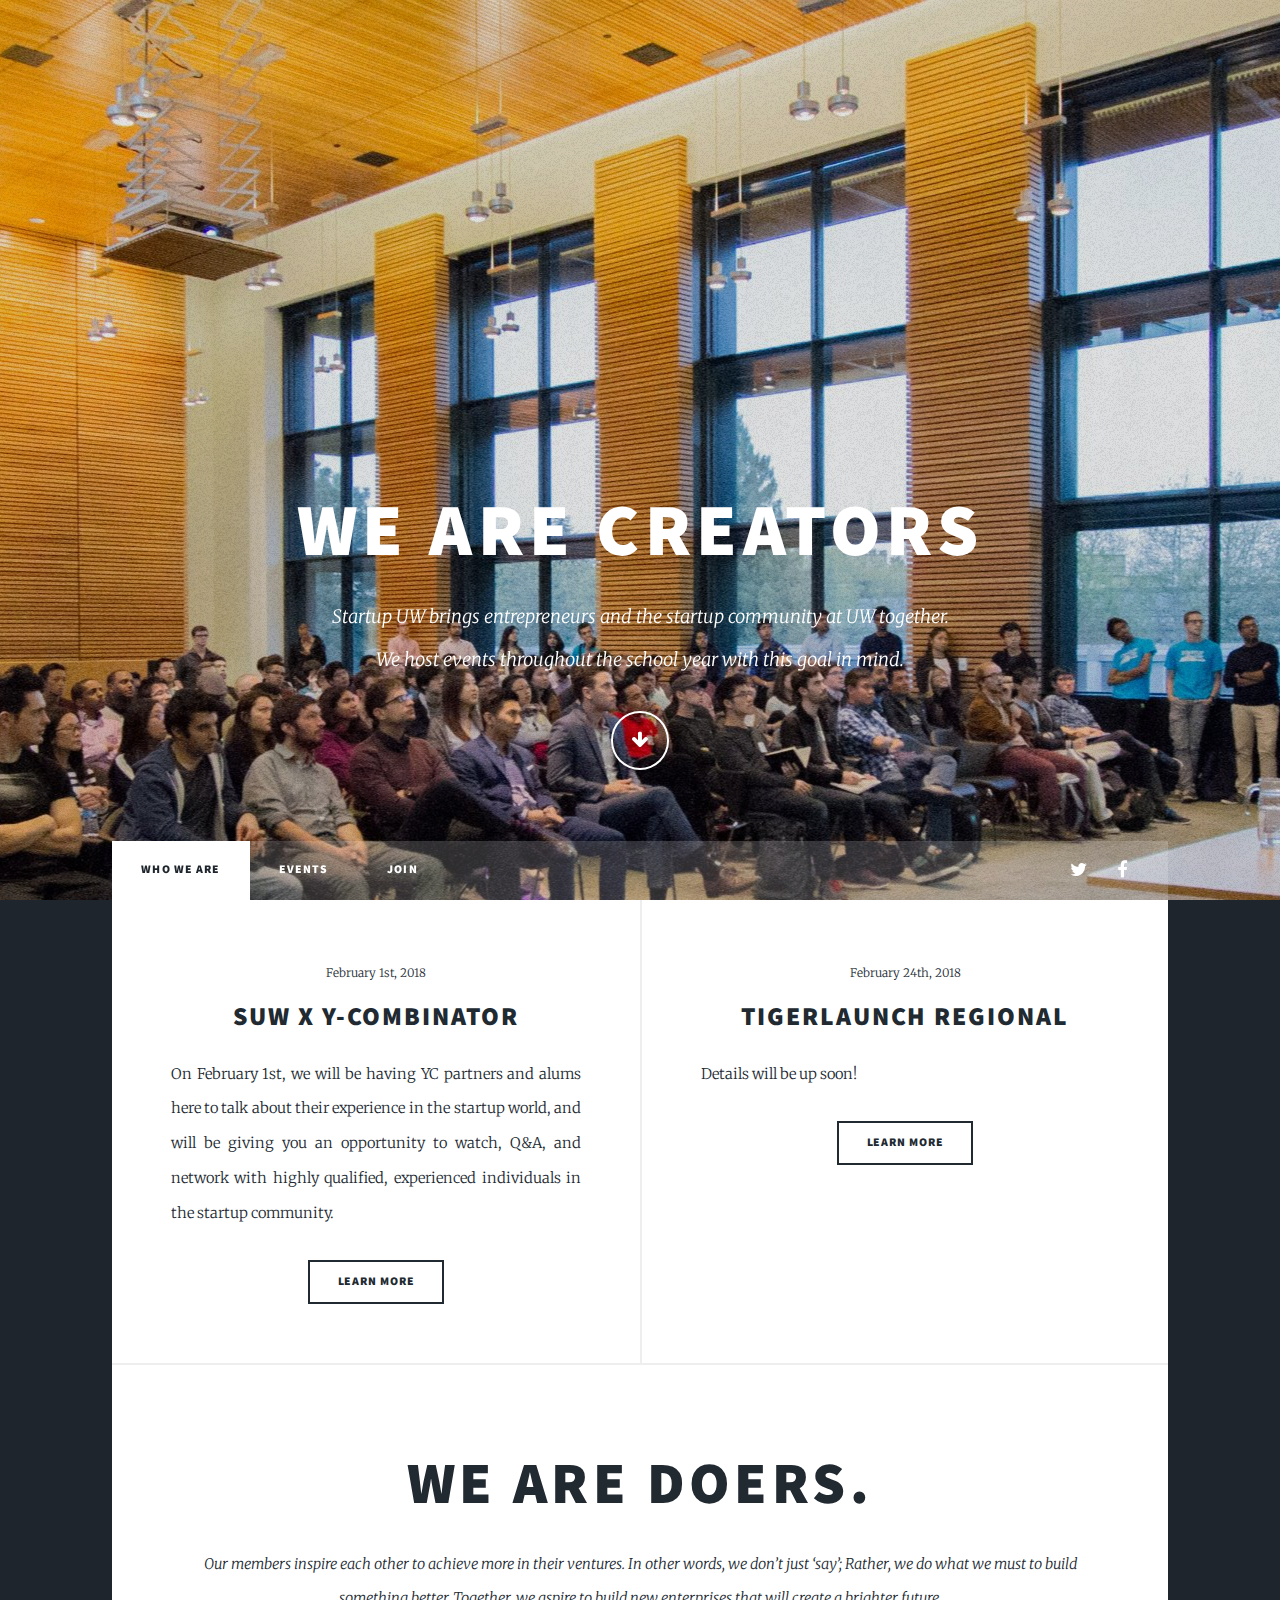
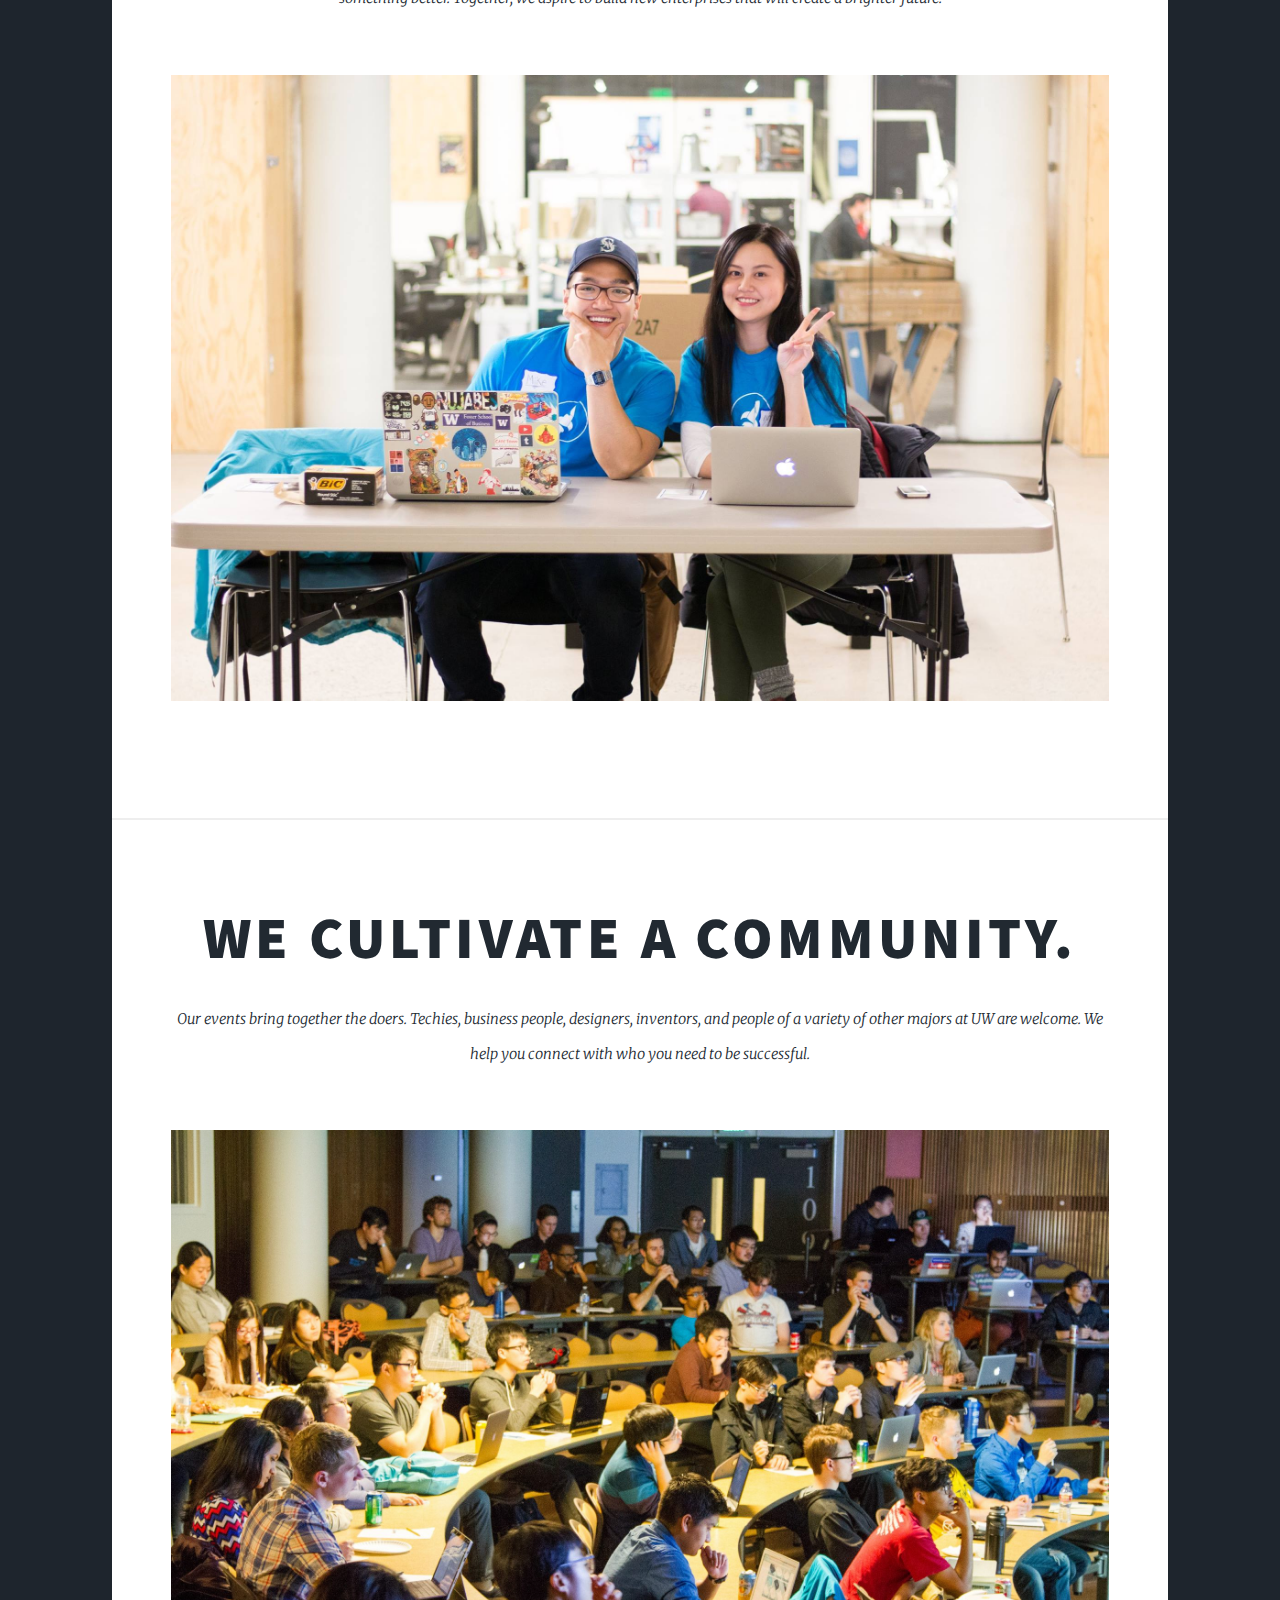
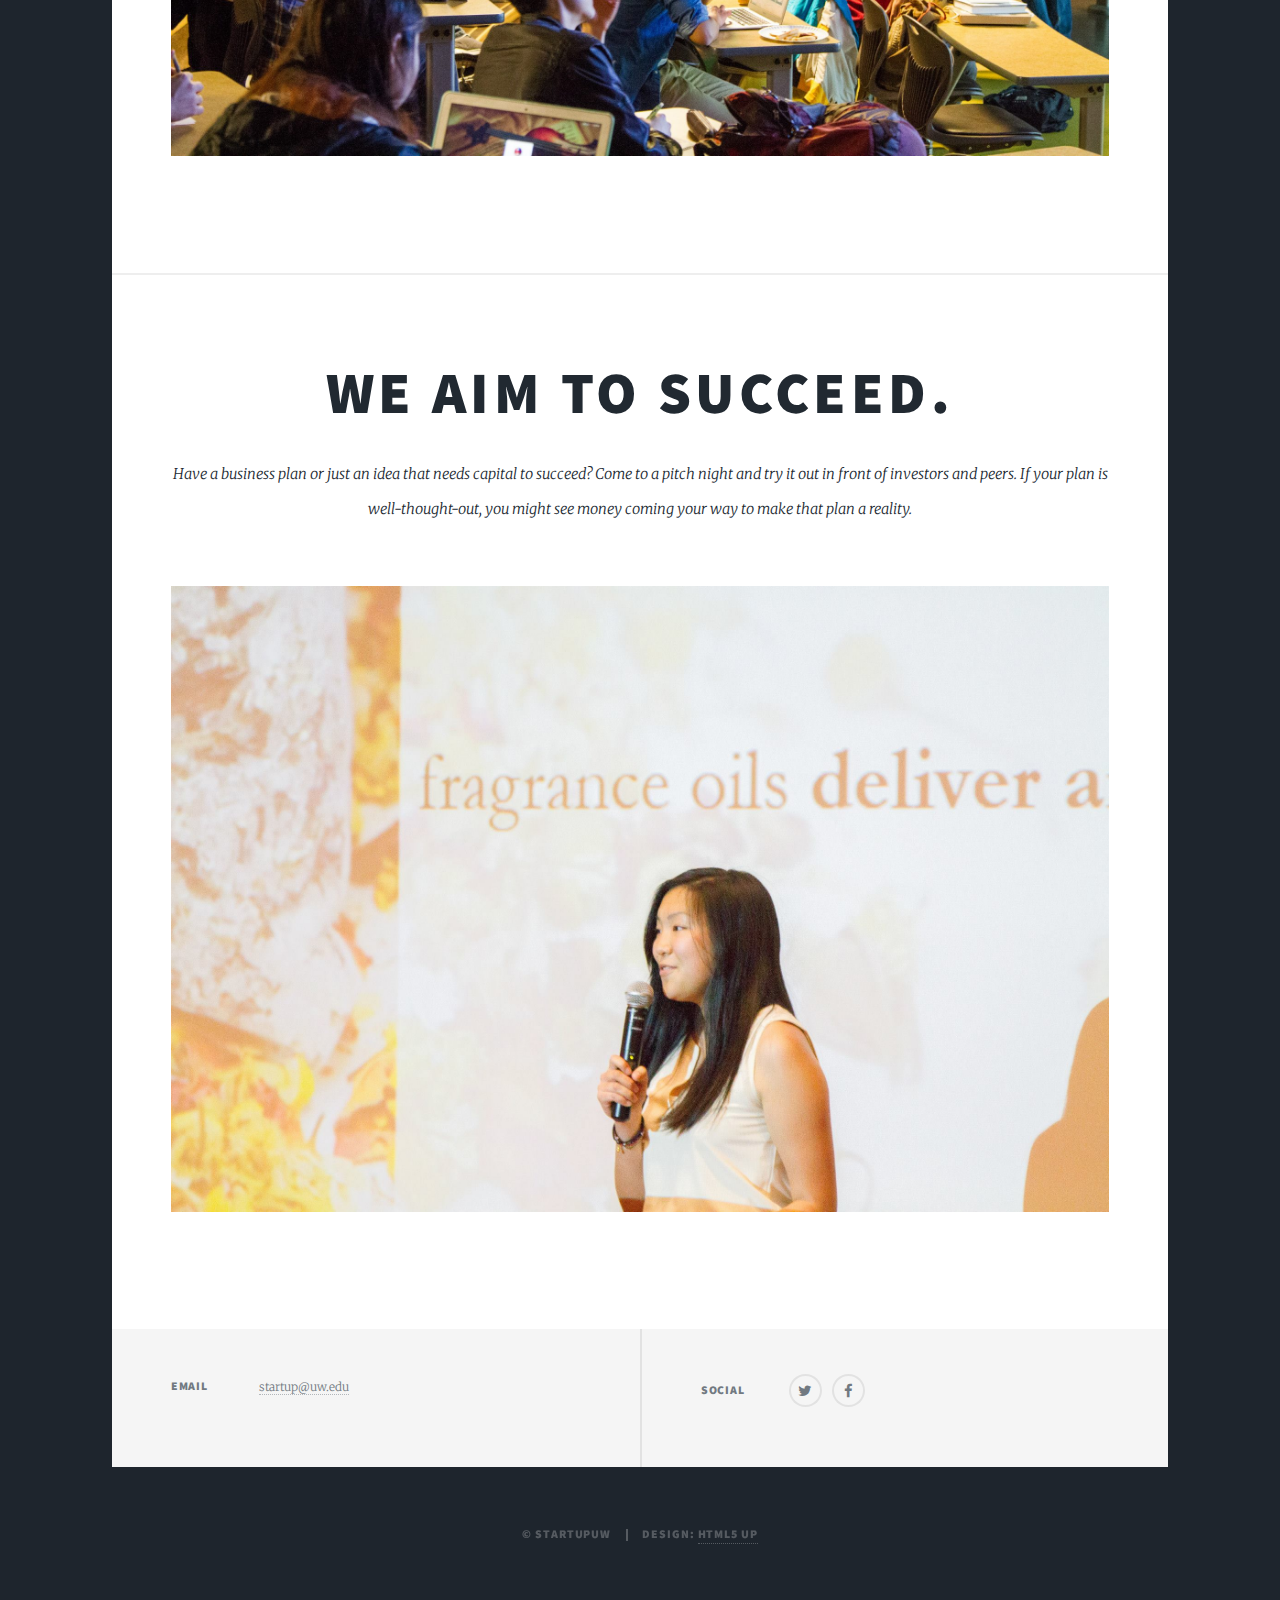
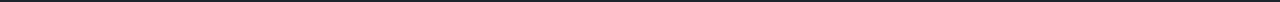
==== commit 059bc44d: "New changes." ====
--- a/index.html
+++ b/index.html
@@ -11,6 +11,7 @@
 		<meta name="viewport" content="width=device-width, initial-scale=1, user-scalable=no" />
 		<link rel="stylesheet" href="assets/css/main.css" />
 		<noscript><link rel="stylesheet" href="assets/css/noscript.css" /></noscript>
+		<link rel="shortcut icon" type="images/png" href="images/white_logo.png"/>
 	</head>
 	<body class="is-loading">
 
@@ -39,14 +40,37 @@
 							<li><a href="join.html">Join</a></li>
 						</ul>
 						<ul class="icons">
-							<li><a href="https://twitter.com/startupuw" class="icon fa-twitter"><span class="label">Twitter</span></a></li>
-							<li><a href="https://www.facebook.com/StartupUW/" class="icon fa-facebook"><span class="label">Facebook</span></a></li>
-							<li><a href="https://www.instagram.com/startupuw/" class="icon fa-instagram"><span class="label">Instagram</span></a></li>
+							<li><a href="https://twitter.com/startupuw" target="_blank" class="icon fa-twitter"><span class="label">Twitter</span></a></li>
+							<li><a href="https://www.facebook.com/StartupUW/" target="_blank" class="icon fa-facebook"><span class="label">Facebook</span></a></li>
 						</ul>
 					</nav>
 
 				<!-- Main -->
 					<div id="main">
+
+						<section class="posts">
+							<article>
+								<header>
+									<span class="date">February 1st, 2018</span>
+									<h2>SUW x Y-Combinator</h2>
+								</header>
+								<p>On February 1st, we will be having YC partners and alums here to talk about their experience in the startup world, and will be giving you an opportunity to watch, Q&A, and network with highly
+									qualified, experienced individuals in the startup community.</p>
+								<ul class="actions">
+									<li><a href="events.html" class="button">Learn More</a></li>
+								</ul>
+							</article>
+							<article>
+								<header>
+									<span class="date">February 24th, 2018</span>
+									<h2>TigerLaunch Regional</h2>
+								</header>
+								<p>Details will be up soon!</p>
+								<ul class="actions">
+									<li><a href="events.html" class="button">Learn More</a></li>
+								</ul>
+							</article>
+						</section>
 
 						<!-- Featured Post -->
 							<article class="post featured">
@@ -70,27 +94,23 @@
 								</header>
 								<img class="image main" src="images/joyce.jpg" alt="" />
 							</article>
-
 					</div>
 
 				<!-- Footer -->
 					<footer id="footer">
 						<section class="split contact">
-								
 								<section>
 									<h3>Email</h3>
 									<p><a href="mailto:startup@uw.edu">startup@uw.edu</a></p>
 								</section>
-								
+
 							</section>
 						<section class="split contact">
-							
 							<section>
 								<h3>Social</h3>
 								<ul class="icons alt">
-									<li><a href="https://twitter.com/startupuw" class="icon alt fa-twitter"><span class="label">Twitter</span></a></li>
-									<li><a href="https://www.facebook.com/StartupUW/" class="icon alt fa-facebook"><span class="label">Facebook</span></a></li>
-									<li><a href="https://www.instagram.com/startupuw/" class="icon alt fa-instagram"><span class="label">Instagram</span></a></li>
+									<li><a href="https://twitter.com/startupuw" target="_blank" class="icon alt fa-twitter"><span class="label">Twitter</span></a></li>
+									<li><a href="https://www.facebook.com/StartupUW/" target="_blank" class="icon alt fa-facebook"><span class="label">Facebook</span></a></li>
 								</ul>
 							</section>
 						</section>
@@ -98,9 +118,8 @@
 
 				<!-- Copyright -->
 					<div id="copyright">
-						<ul><li>&copy; StartupUW</li><li>Design: <a href="https://html5up.net">HTML5 UP</a></li></ul>
+						<ul><li>&copy; StartupUW</li><li>Design: <a href="https://html5up.net" target="_blank">HTML5 UP</a></li></ul>
 					</div>
-
 			</div>
 
 		<!-- Scripts -->
@@ -110,6 +129,5 @@
 			<script src="assets/js/skel.min.js"></script>
 			<script src="assets/js/util.js"></script>
 			<script src="assets/js/main.js"></script>
-
 	</body>
-</html>+</html>
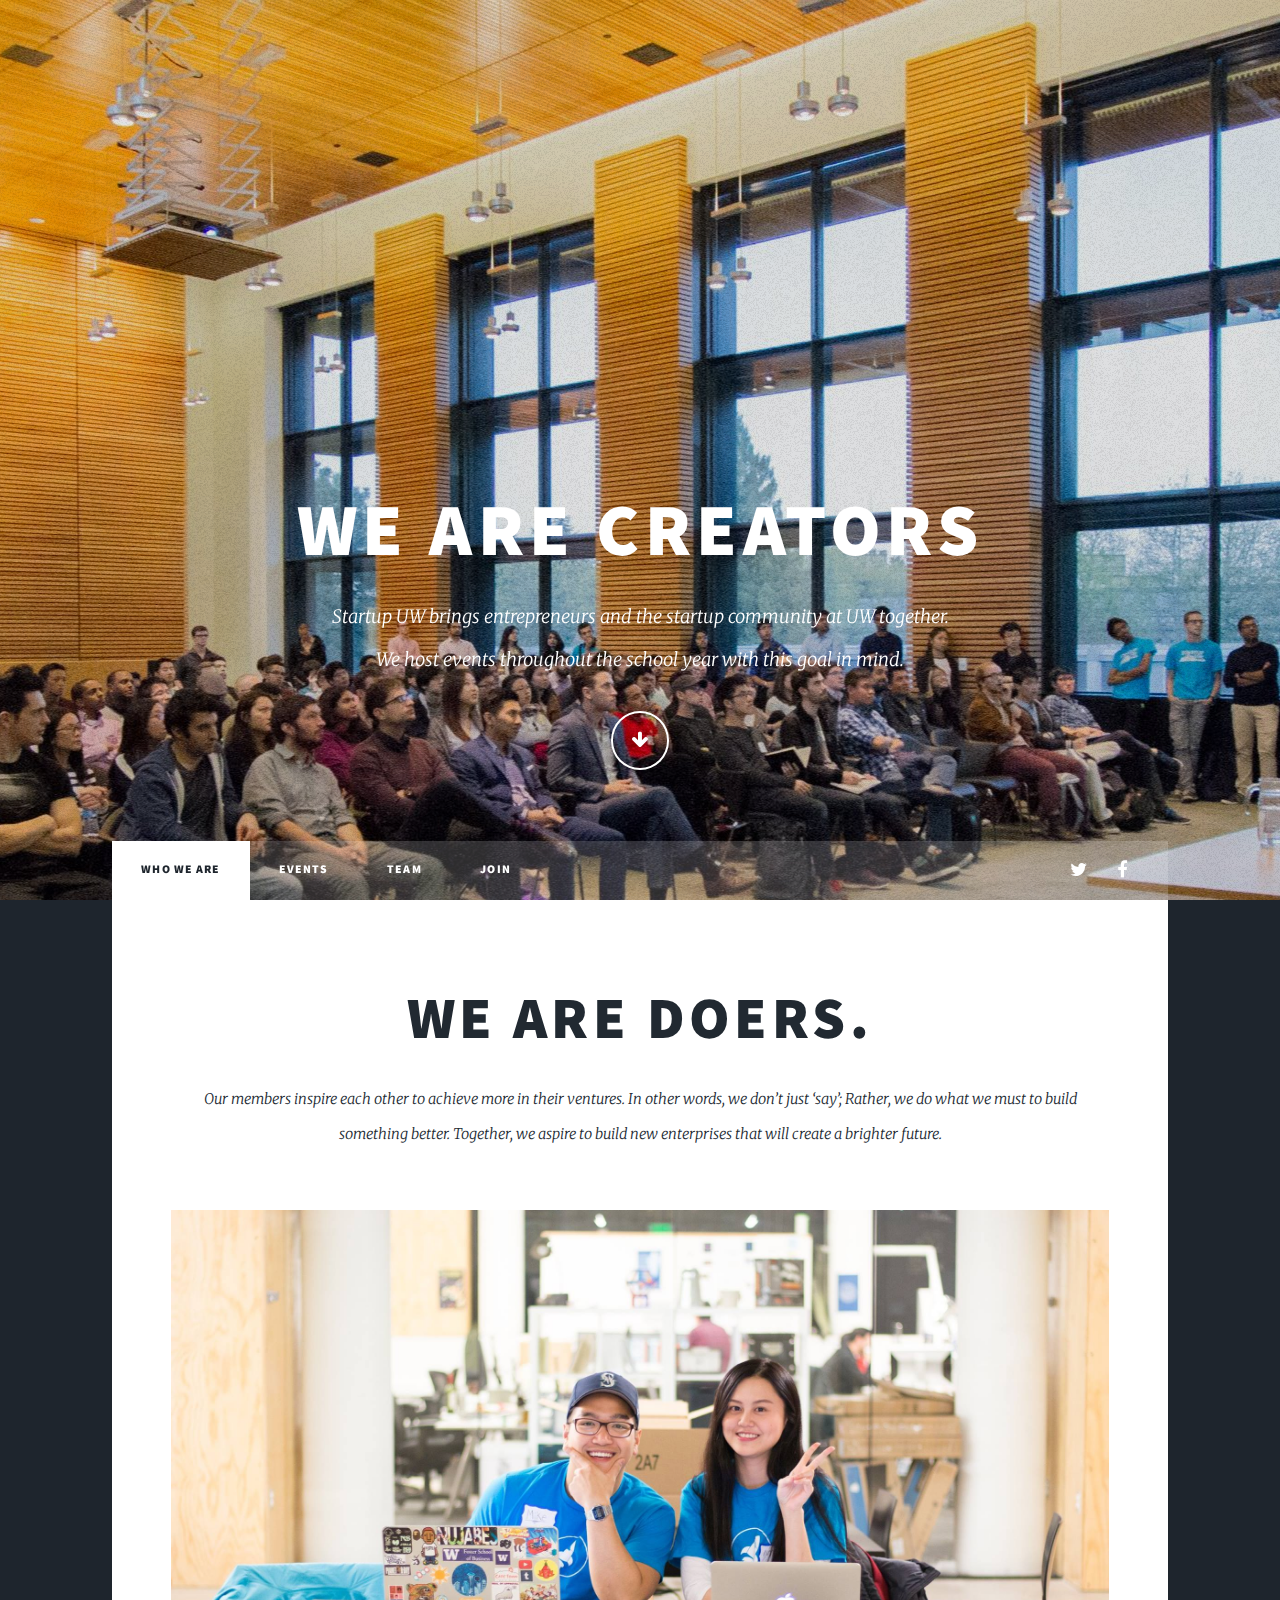
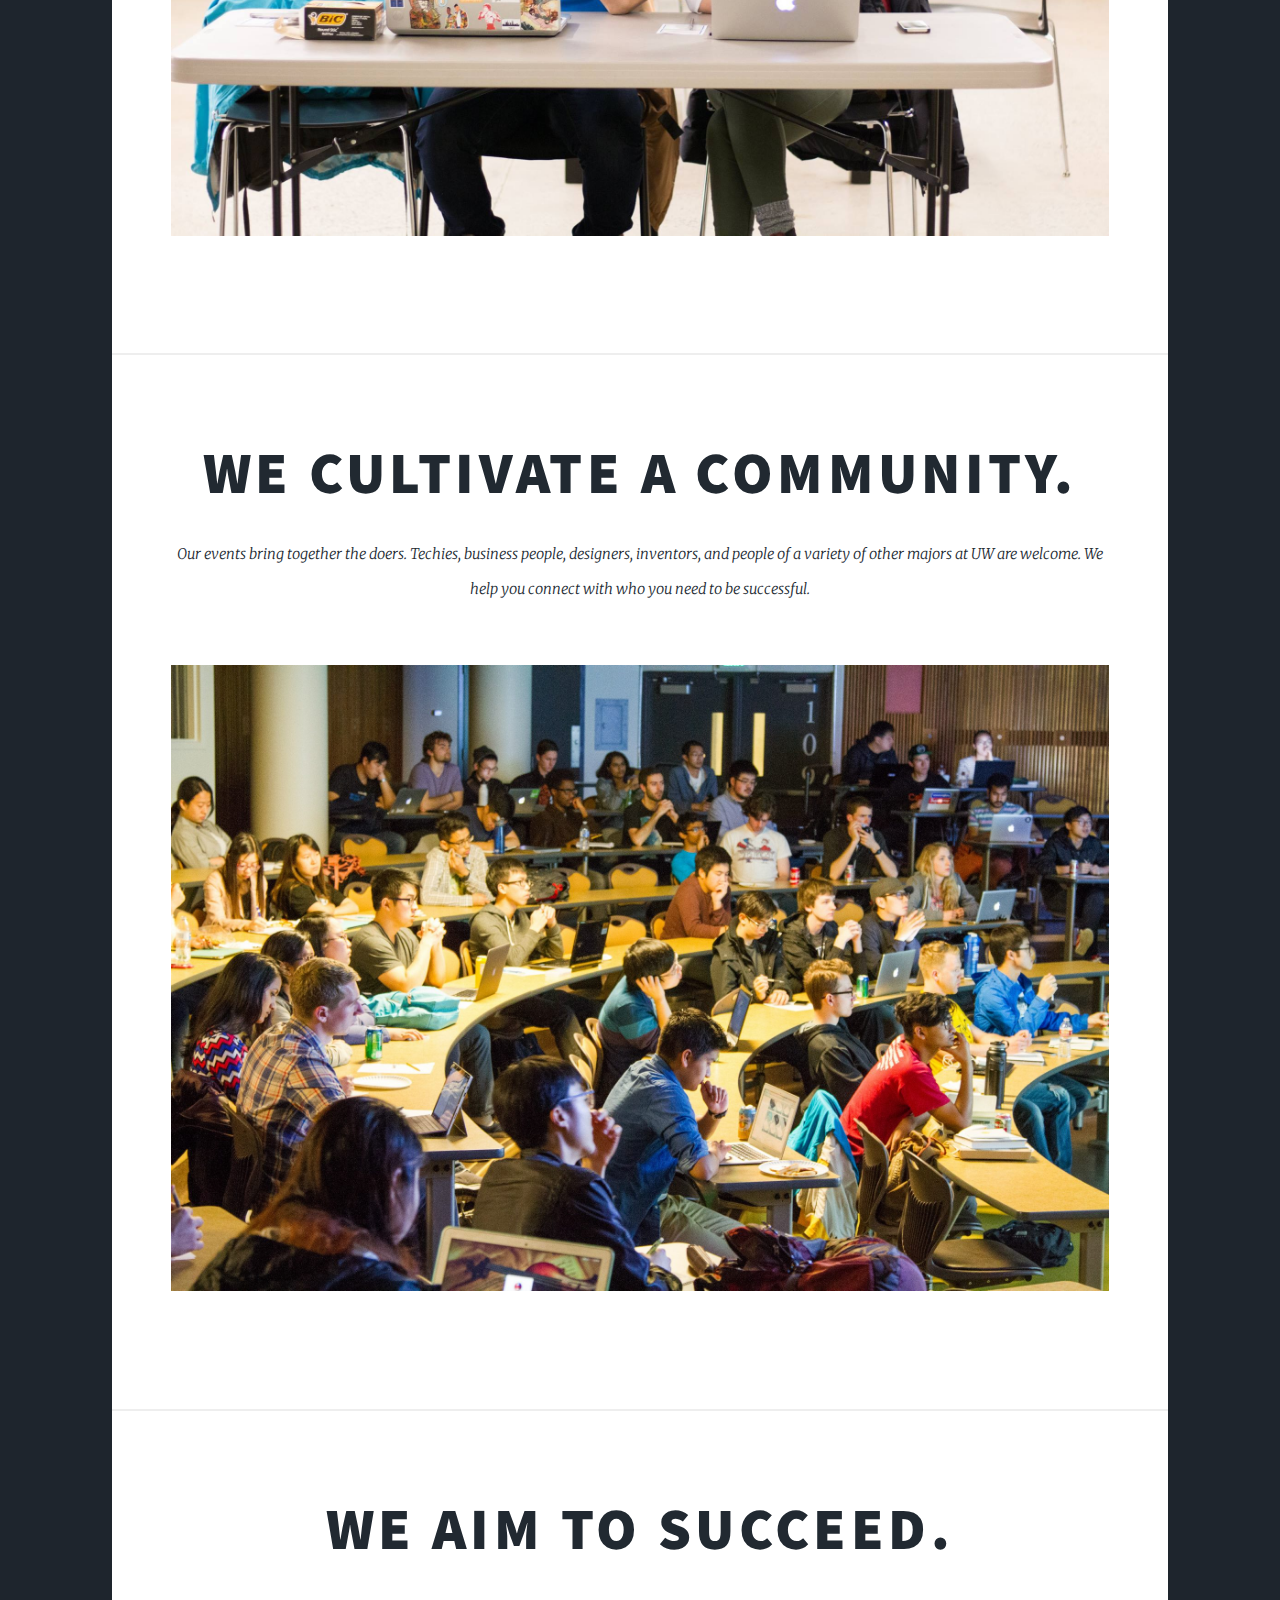
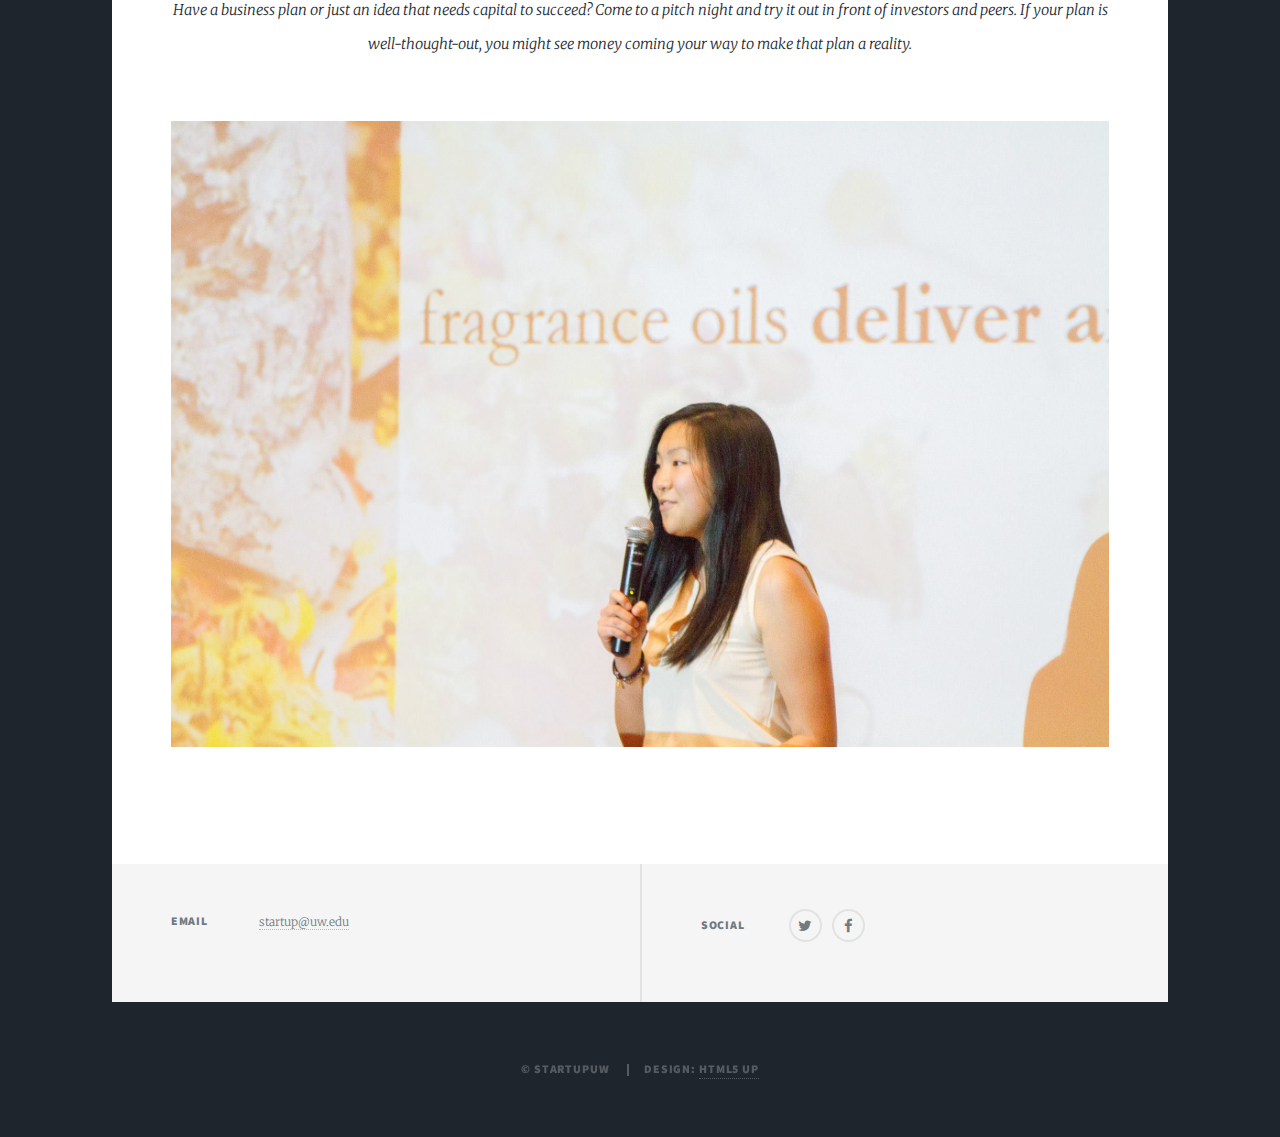
==== commit f713112f: "TL Removal." ====
--- a/index.html
+++ b/index.html
@@ -1,133 +1,100 @@
 <!DOCTYPE HTML>
-<!--
-	Massively by HTML5 UP
-	html5up.net | @ajlkn
-	Free for personal and commercial use under the CCA 3.0 license (html5up.net/license)
--->
 <html>
-	<head>
-		<title>Startup UW</title>
-		<meta charset="utf-8" />
-		<meta name="viewport" content="width=device-width, initial-scale=1, user-scalable=no" />
-		<link rel="stylesheet" href="assets/css/main.css" />
-		<noscript><link rel="stylesheet" href="assets/css/noscript.css" /></noscript>
-		<link rel="shortcut icon" type="images/png" href="images/white_logo.png"/>
-	</head>
-	<body class="is-loading">
-
-		<!-- Wrapper -->
-			<div id="wrapper" class="fade-in">
-
-				<!-- Intro -->
-					<div id="intro">
-						<h1>We are creators</h1>
-						<p>Startup UW brings entrepreneurs and the startup community at UW together. <br>We host events throughout the school year with this goal in mind.</p>
-						<ul class="actions">
-							<li><a href="#header" class="button icon solo fa-arrow-down scrolly">Continue</a></li>
-						</ul>
-					</div>
-
-				<!-- Header -->
-					<header id="header">
-						<a href="index.html" class="logo"><img class="max_logo" src="images/white_logo.png" alt=""></a>
-					</header>
-
-				<!-- Nav -->
-					<nav id="nav">
-						<ul class="links">
-							<li class="active"><a href="index.html">Who We Are</a></li>
-							<li><a href="events.html">Events</a></li>
-							<li><a href="join.html">Join</a></li>
-						</ul>
-						<ul class="icons">
-							<li><a href="https://twitter.com/startupuw" target="_blank" class="icon fa-twitter"><span class="label">Twitter</span></a></li>
-							<li><a href="https://www.facebook.com/StartupUW/" target="_blank" class="icon fa-facebook"><span class="label">Facebook</span></a></li>
-						</ul>
-					</nav>
-
-				<!-- Main -->
-					<div id="main">
-
-						<section class="posts">
-							<article>
-								<header>
-									<span class="date">February 1st, 2018</span>
-									<h2>SUW x Y-Combinator</h2>
-								</header>
-								<p>On February 1st, we will be having YC partners and alums here to talk about their experience in the startup world, and will be giving you an opportunity to watch, Q&A, and network with highly
-									qualified, experienced individuals in the startup community.</p>
-								<ul class="actions">
-									<li><a href="events.html" class="button">Learn More</a></li>
-								</ul>
-							</article>
-							<article>
-								<header>
-									<span class="date">February 24th, 2018</span>
-									<h2>TigerLaunch Regional</h2>
-								</header>
-								<p>Details will be up soon!</p>
-								<ul class="actions">
-									<li><a href="events.html" class="button">Learn More</a></li>
-								</ul>
-							</article>
-						</section>
-
-						<!-- Featured Post -->
-							<article class="post featured">
-								<header class="major">
-									<h2>WE ARE DOERS.</h2>
-									<p>Our members inspire each other to achieve more in their ventures. In other words, we don’t just ‘say’; Rather, we do what we must to build something better. Together, we aspire to build new enterprises that will create a brighter future.</p>
-								</header>
-								<img class="image main" src="images/doer.jpg" alt="" />
-							</article>
-							<article class="post featured">
-								<header class="major">
-									<h2>WE CULTIVATE A COMMUNITY.</h2>
-									<p>Our events bring together the doers. Techies, business people, designers, inventors, and people of a variety of other majors at UW are welcome. We help you connect with who you need to be successful.</p>
-								</header>
-								<img class="image main" src="images/community.jpg" alt="" />
-							</article>
-							<article class="post featured">
-								<header class="major">
-									<h2>WE AIM TO SUCCEED.</h2>
-									<p>Have a business plan or just an idea that needs capital to succeed? Come to a pitch night and try it out in front of investors and peers. If your plan is well-thought-out, you might see money coming your way to make that plan a reality.</p>
-								</header>
-								<img class="image main" src="images/joyce.jpg" alt="" />
-							</article>
-					</div>
-
-				<!-- Footer -->
-					<footer id="footer">
-						<section class="split contact">
-								<section>
-									<h3>Email</h3>
-									<p><a href="mailto:startup@uw.edu">startup@uw.edu</a></p>
-								</section>
-
-							</section>
-						<section class="split contact">
-							<section>
-								<h3>Social</h3>
-								<ul class="icons alt">
-									<li><a href="https://twitter.com/startupuw" target="_blank" class="icon alt fa-twitter"><span class="label">Twitter</span></a></li>
-									<li><a href="https://www.facebook.com/StartupUW/" target="_blank" class="icon alt fa-facebook"><span class="label">Facebook</span></a></li>
-								</ul>
-							</section>
-						</section>
-					</footer>
-
-				<!-- Copyright -->
-					<div id="copyright">
-						<ul><li>&copy; StartupUW</li><li>Design: <a href="https://html5up.net" target="_blank">HTML5 UP</a></li></ul>
-					</div>
-			</div>
-
-		<!-- Scripts -->
-			<script src="assets/js/jquery.min.js"></script>
-			<script src="assets/js/jquery.scrollex.min.js"></script>
-			<script src="assets/js/jquery.scrolly.min.js"></script>
-			<script src="assets/js/skel.min.js"></script>
-			<script src="assets/js/util.js"></script>
-			<script src="assets/js/main.js"></script>
-	</body>
+   <head>
+      <title>Startup UW</title>
+      <meta charset="utf-8" />
+      <meta name="viewport" content="width=device-width, initial-scale=1, user-scalable=no" />
+      <link rel="stylesheet" href="assets/css/main.css" />
+      <noscript>
+         <link rel="stylesheet" href="assets/css/noscript.css" />
+      </noscript>
+      <link rel="shortcut icon" type="images/png" href="images/white_logo.png"/>
+   </head>
+   <body class="is-loading">
+      <!-- Wrapper -->
+      <div id="wrapper" class="fade-in">
+         <!-- Intro -->
+         <div id="intro">
+            <h1>We are creators</h1>
+            <p>Startup UW brings entrepreneurs and the startup community at UW together. <br>We host events throughout the school year with this goal in mind.</p>
+            <ul class="actions">
+               <li><a href="#header" class="button icon solo fa-arrow-down scrolly">Continue</a></li>
+            </ul>
+         </div>
+         <!-- Header -->
+         <header id="header">
+            <a href="index.html" class="logo"><img class="max_logo" src="images/white_logo.png" alt=""></a>
+         </header>
+         <!-- Nav -->
+         <nav id="nav">
+            <ul class="links">
+               <li class="active"><a href="index.html">Who We Are</a></li>
+               <li><a href="events.html">Events</a></li>
+               <li><a href="team.html">Team</a></li>
+               <li><a href="join.html">Join</a></li>
+            </ul>
+            <ul class="icons">
+               <li><a href="https://twitter.com/startupuw" target="_blank" class="icon fa-twitter"><span class="label">Twitter</span></a></li>
+               <li><a href="https://www.facebook.com/StartupUW/" target="_blank" class="icon fa-facebook"><span class="label">Facebook</span></a></li>
+            </ul>
+         </nav>
+         <!-- Main -->
+         <div id="main">
+            <!-- Featured Post -->
+            <article class="post featured">
+               <header class="major">
+                  <h2>WE ARE DOERS.</h2>
+                  <p>Our members inspire each other to achieve more in their ventures. In other words, we don’t just ‘say’; Rather, we do what we must to build something better. Together, we aspire to build new enterprises that will create a brighter future.</p>
+               </header>
+               <img class="image main" src="images/doer.jpg" alt="" />
+            </article>
+            <article class="post featured">
+               <header class="major">
+                  <h2>WE CULTIVATE A COMMUNITY.</h2>
+                  <p>Our events bring together the doers. Techies, business people, designers, inventors, and people of a variety of other majors at UW are welcome. We help you connect with who you need to be successful.</p>
+               </header>
+               <img class="image main" src="images/community.jpg" alt="" />
+            </article>
+            <article class="post featured">
+               <header class="major">
+                  <h2>WE AIM TO SUCCEED.</h2>
+                  <p>Have a business plan or just an idea that needs capital to succeed? Come to a pitch night and try it out in front of investors and peers. If your plan is well-thought-out, you might see money coming your way to make that plan a reality.</p>
+               </header>
+               <img class="image main" src="images/joyce.jpg" alt="" />
+            </article>
+         </div>
+         <!-- Footer -->
+         <footer id="footer">
+            <section class="split contact">
+               <section>
+                  <h3>Email</h3>
+                  <p><a href="mailto:startup@uw.edu">startup@uw.edu</a></p>
+               </section>
+            </section>
+            <section class="split contact">
+               <section>
+                  <h3>Social</h3>
+                  <ul class="icons alt">
+                     <li><a href="https://twitter.com/startupuw" target="_blank" class="icon alt fa-twitter"><span class="label">Twitter</span></a></li>
+                     <li><a href="https://www.facebook.com/StartupUW/" target="_blank" class="icon alt fa-facebook"><span class="label">Facebook</span></a></li>
+                  </ul>
+               </section>
+            </section>
+         </footer>
+         <!-- Copyright -->
+         <div id="copyright">
+            <ul>
+               <li>&copy; StartupUW</li>
+               <li>Design: <a href="https://html5up.net" target="_blank">HTML5 UP</a></li>
+            </ul>
+         </div>
+      </div>
+      <!-- Scripts -->
+      <script src="assets/js/jquery.min.js"></script>
+      <script src="assets/js/jquery.scrollex.min.js"></script>
+      <script src="assets/js/jquery.scrolly.min.js"></script>
+      <script src="assets/js/skel.min.js"></script>
+      <script src="assets/js/util.js"></script>
+      <script src="assets/js/main.js"></script>
+   </body>
 </html>
--- a/assets/css/main.css
+++ b/assets/css/main.css
@@ -2411,6 +2411,18 @@
 		}
 
 /* Image */
+
+	.profile-avatar {
+		display: block;
+		position: relative;
+		margin: 36px auto 18px;
+		float: none;
+		border: 2px solid #d7d7d7;
+		border-radius: 50%;
+		width: 180px;
+		height: 180px;
+		overflow: hidden;
+	}
 
 	.image {
 		border: 0;
@@ -4483,4 +4495,4 @@
 
 .max_logo {
 	height: 130px;
-}+}
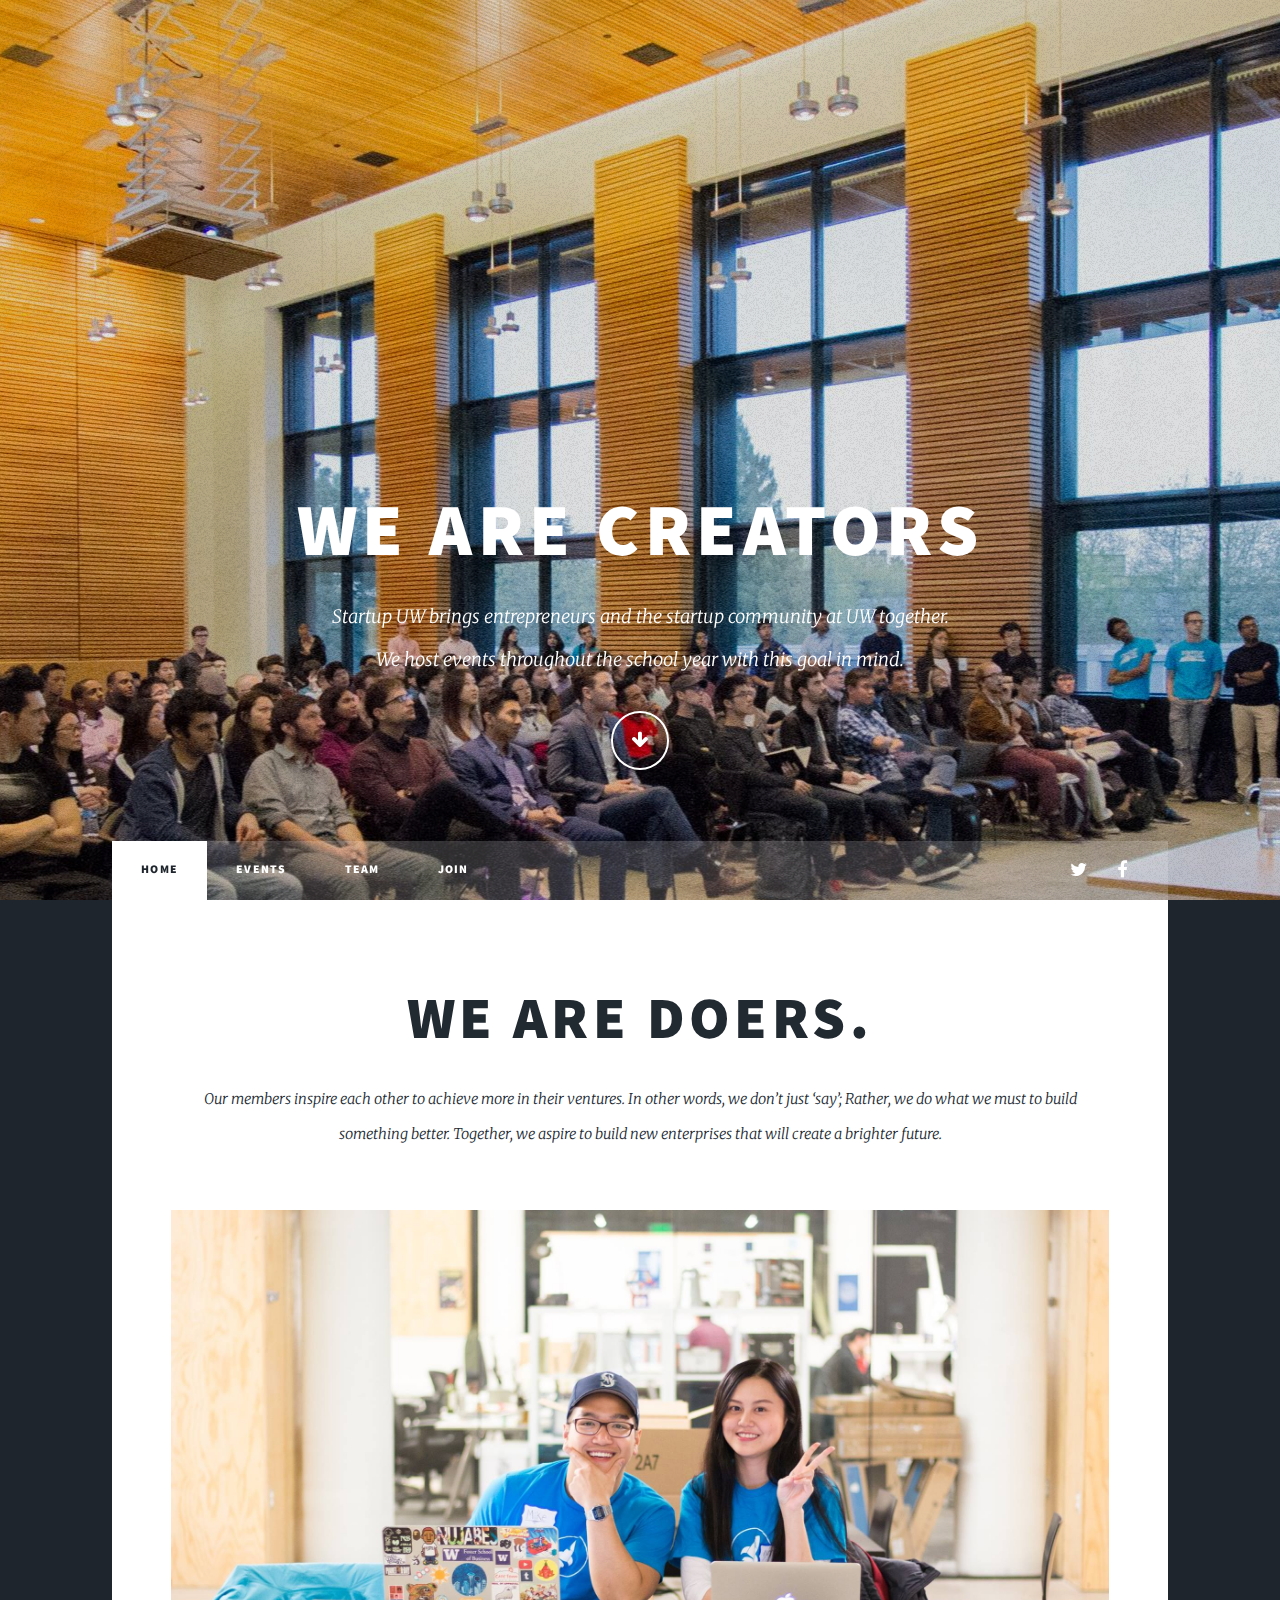
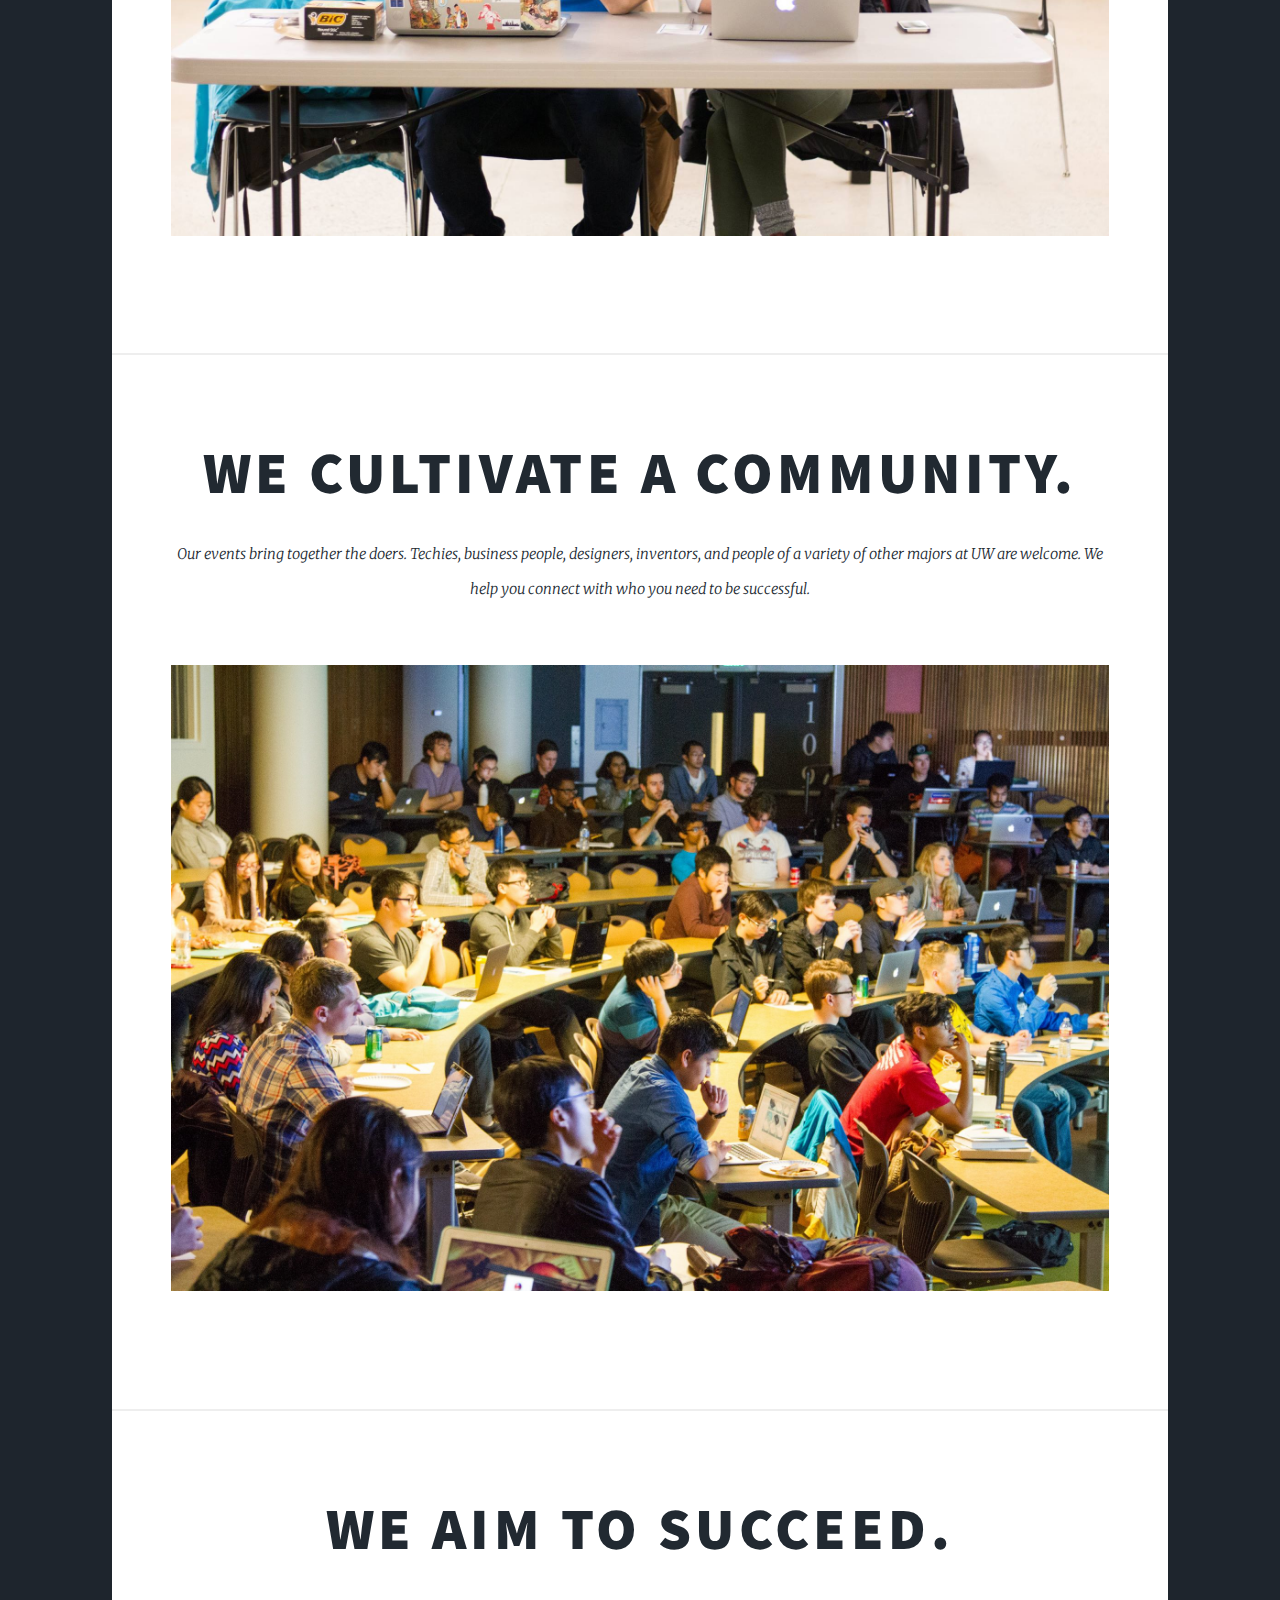
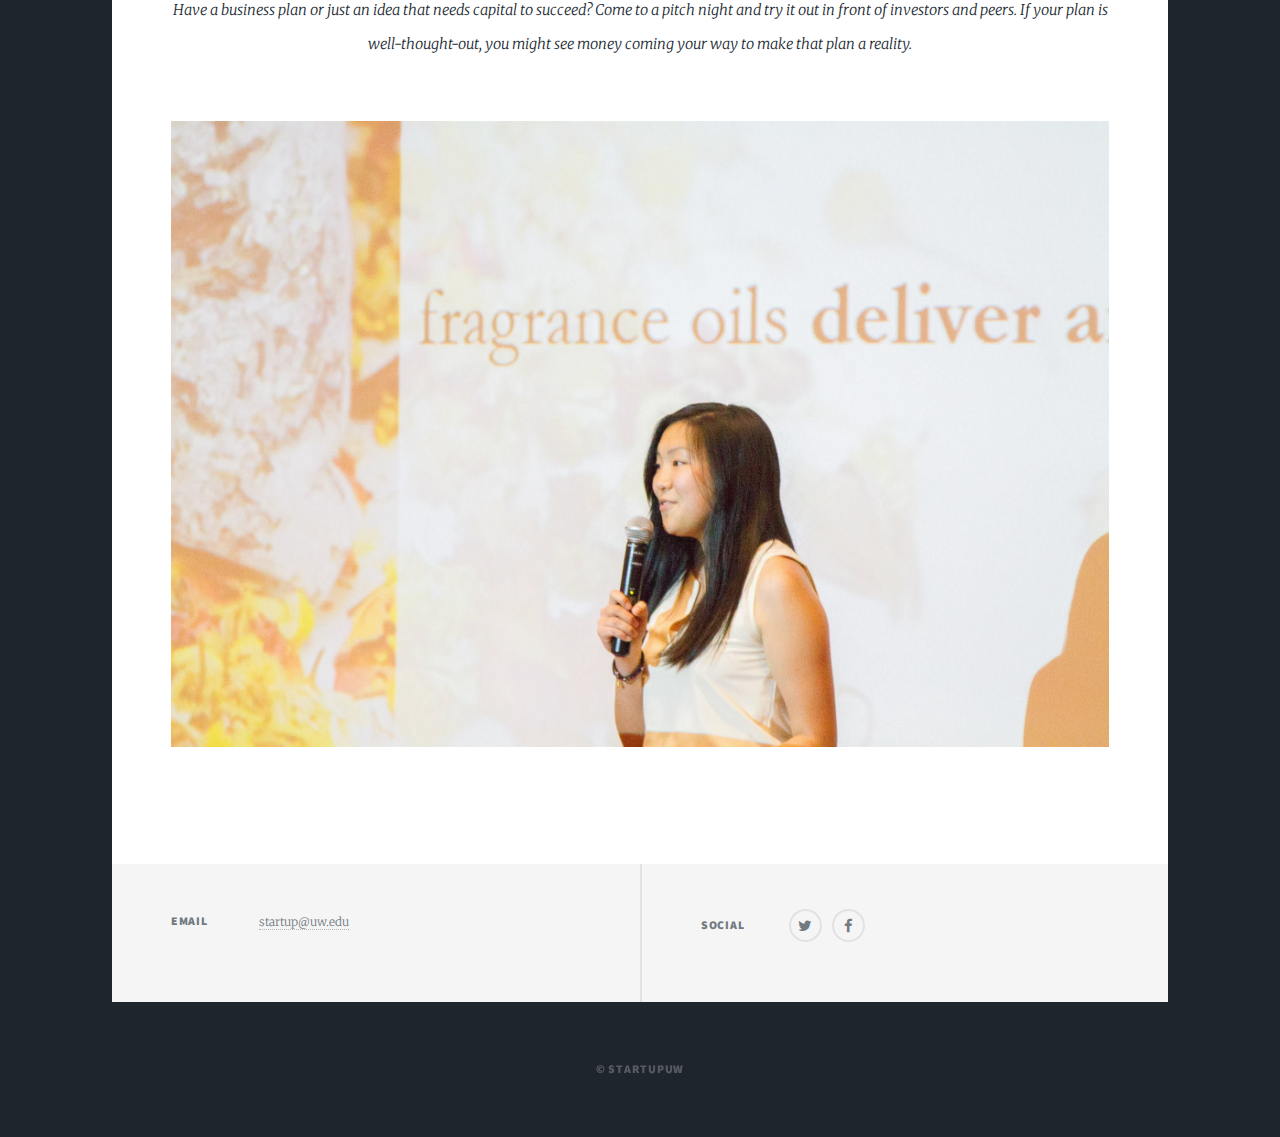
==== commit 792c3541: "New additions." ====
--- a/index.html
+++ b/index.html
@@ -28,7 +28,7 @@
          <!-- Nav -->
          <nav id="nav">
             <ul class="links">
-               <li class="active"><a href="index.html">Who We Are</a></li>
+               <li class="active"><a href="index.html">Home</a></li>
                <li><a href="events.html">Events</a></li>
                <li><a href="team.html">Team</a></li>
                <li><a href="join.html">Join</a></li>
@@ -85,7 +85,6 @@
          <div id="copyright">
             <ul>
                <li>&copy; StartupUW</li>
-               <li>Design: <a href="https://html5up.net" target="_blank">HTML5 UP</a></li>
             </ul>
          </div>
       </div>
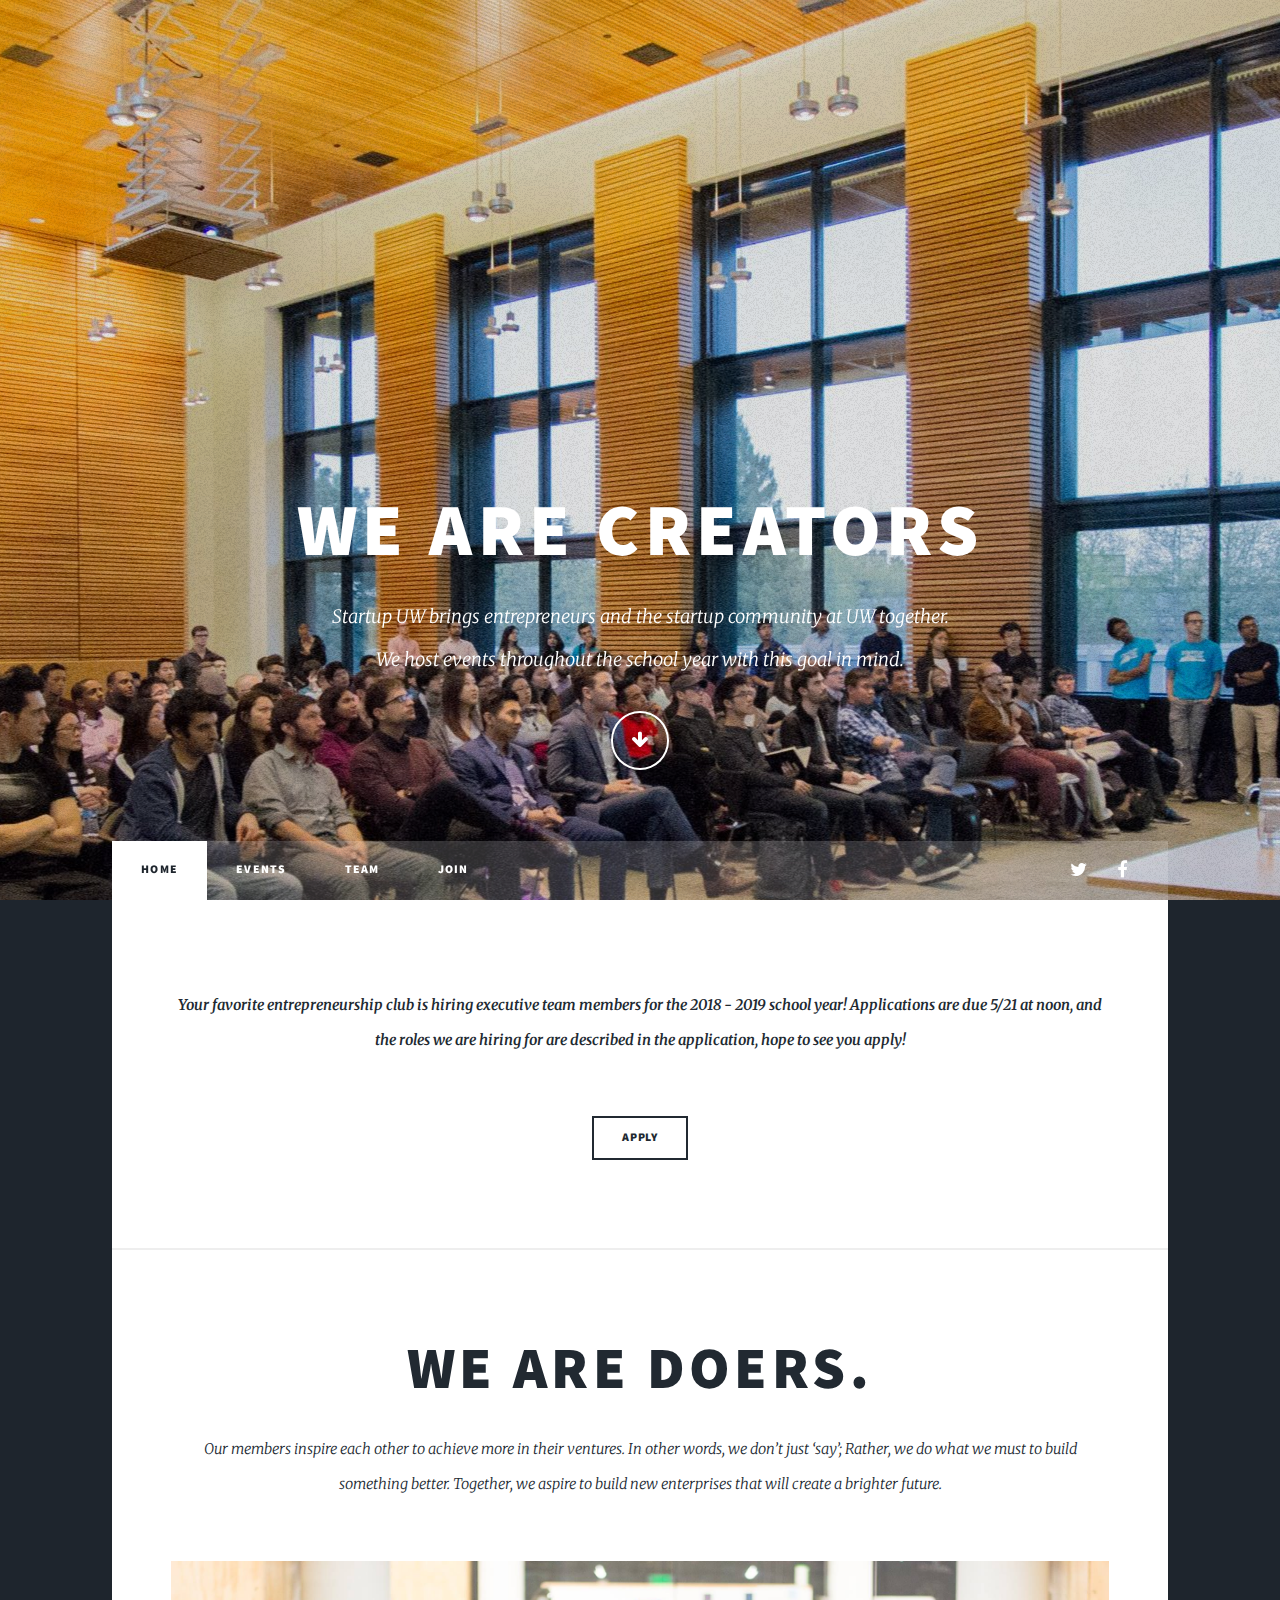
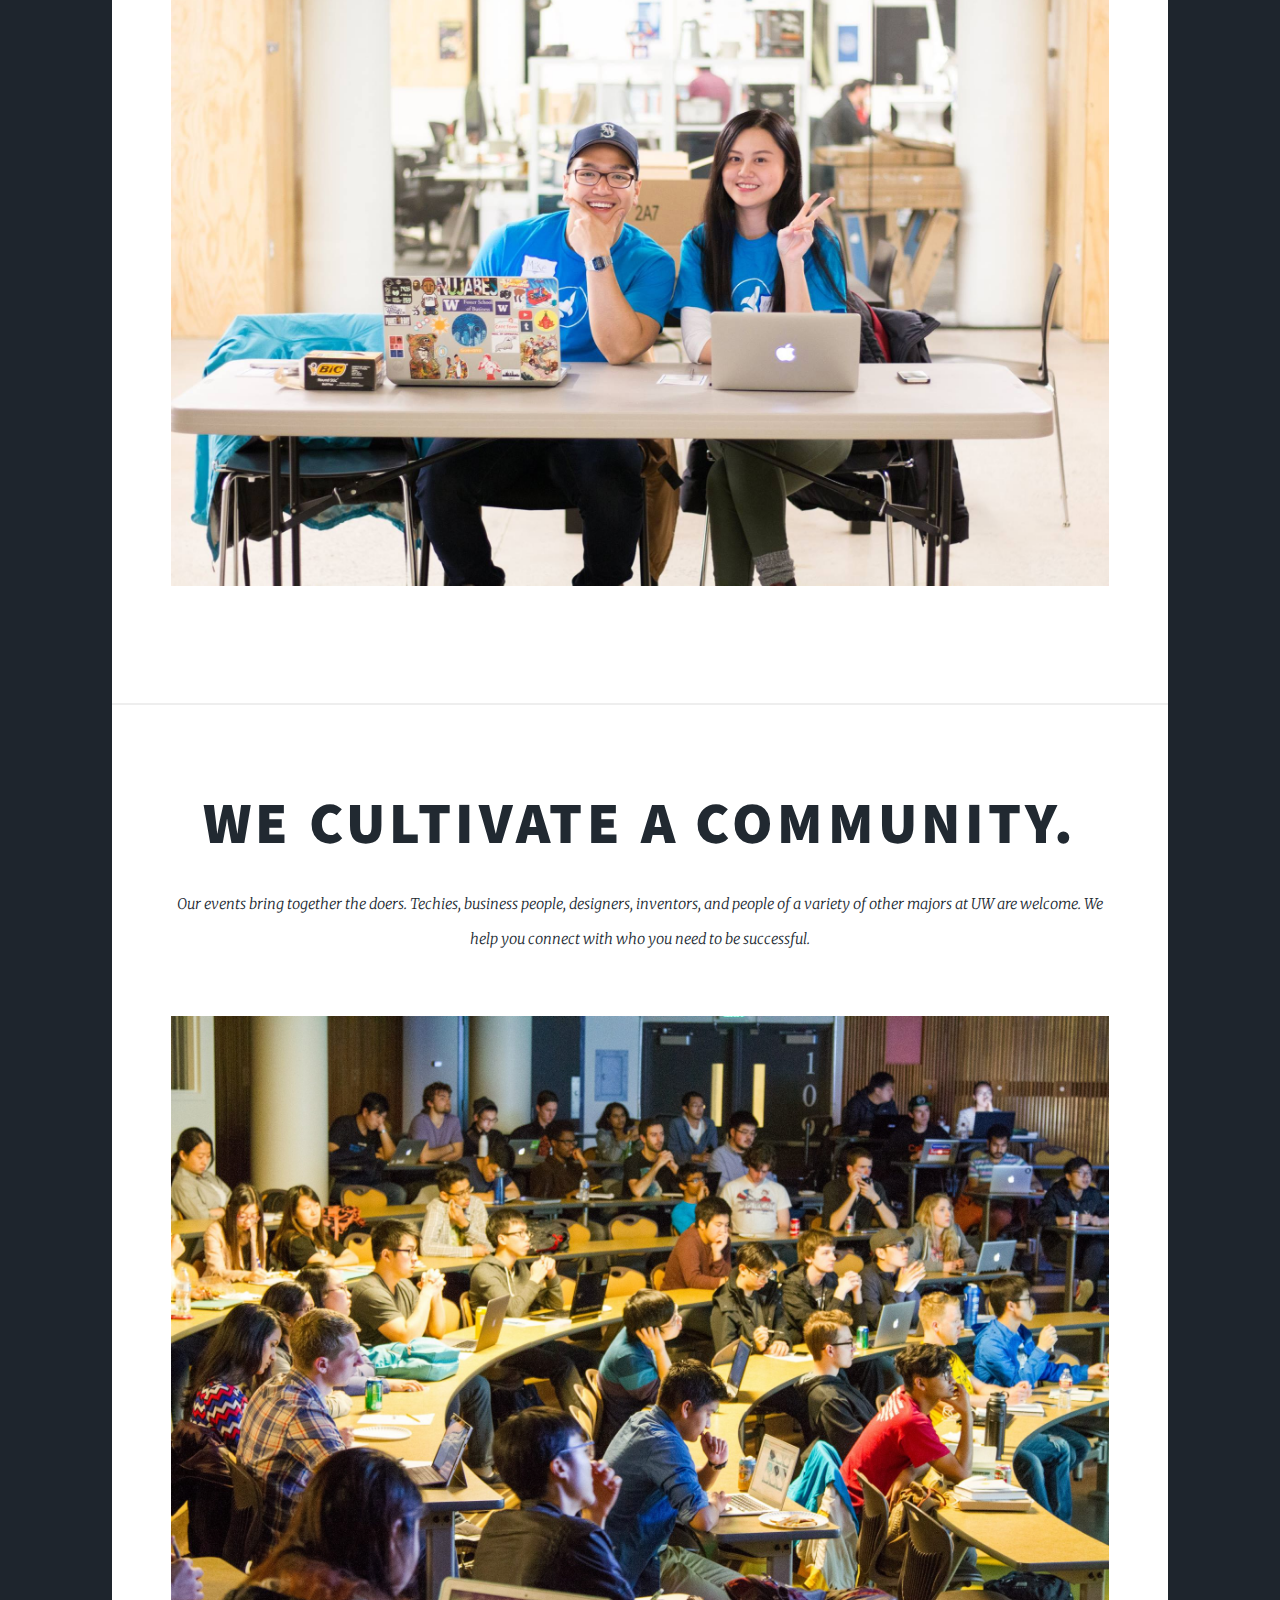
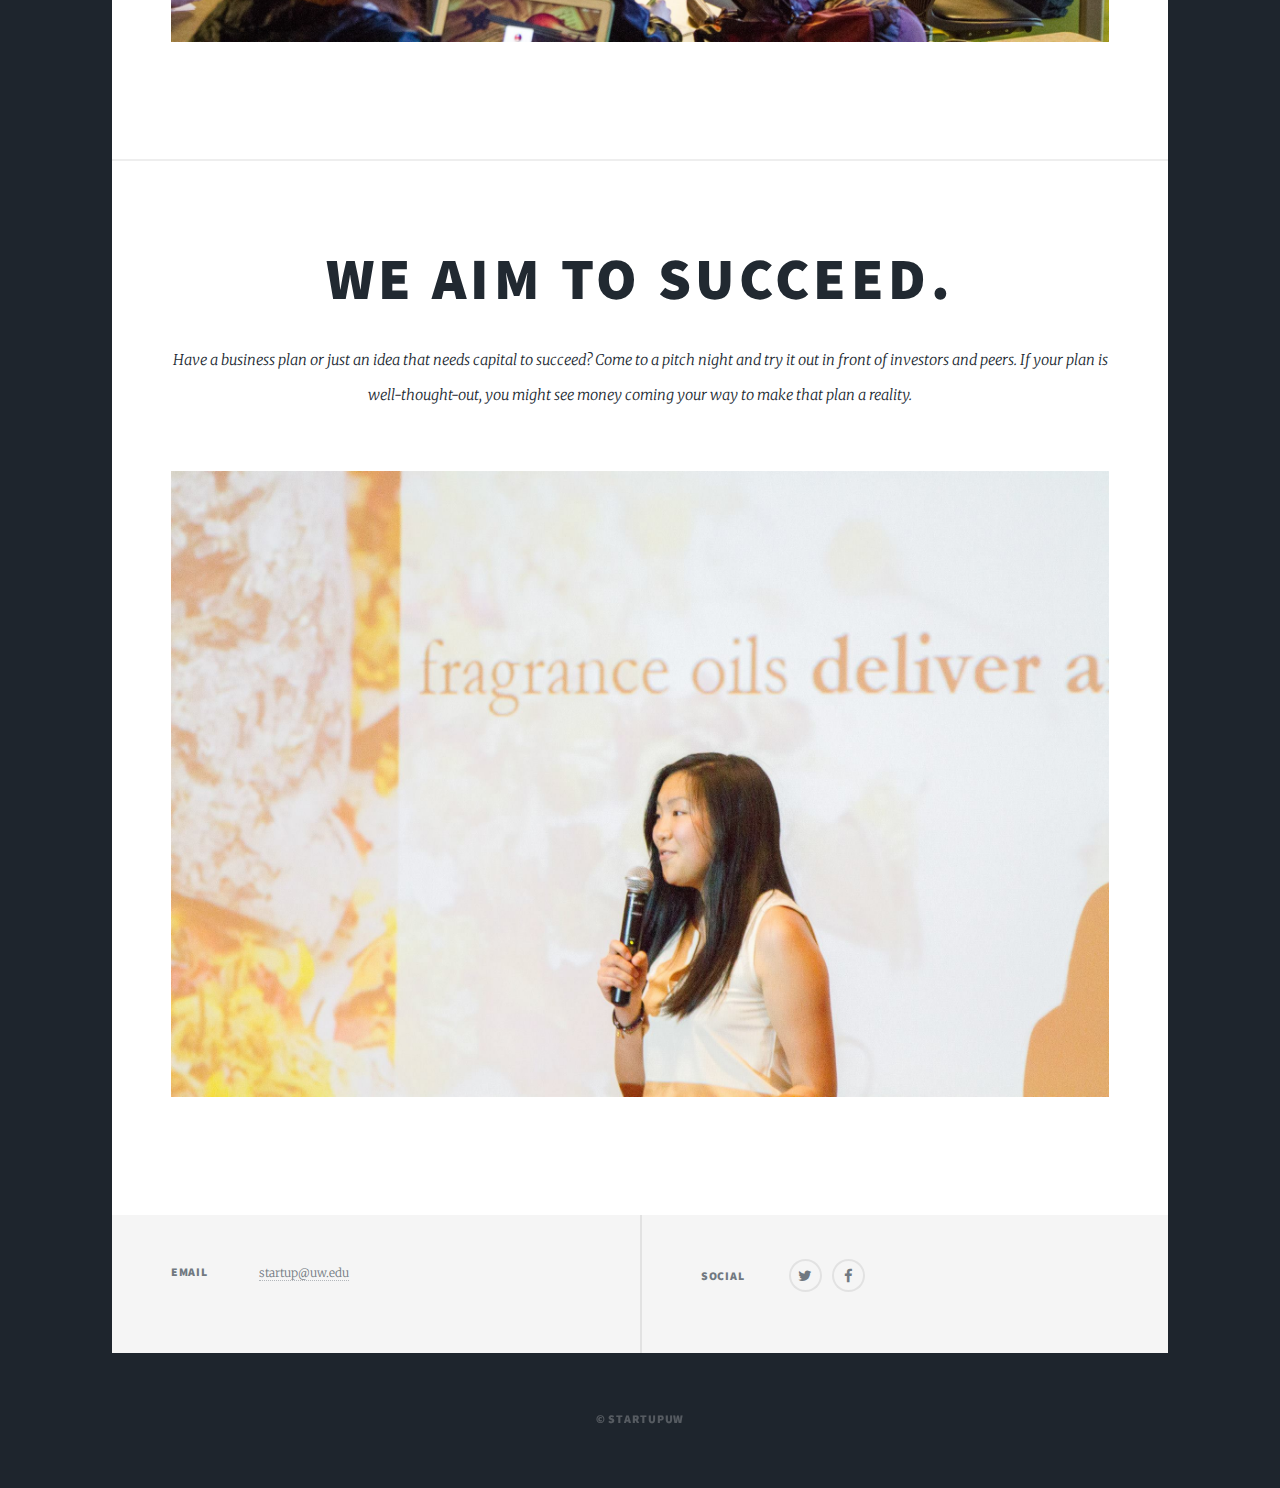
==== commit b7163b0d: "Minor additions." ====
--- a/index.html
+++ b/index.html
@@ -1,99 +1,173 @@
 <!DOCTYPE HTML>
 <html>
-   <head>
-      <title>Startup UW</title>
-      <meta charset="utf-8" />
-      <meta name="viewport" content="width=device-width, initial-scale=1, user-scalable=no" />
-      <link rel="stylesheet" href="assets/css/main.css" />
-      <noscript>
-         <link rel="stylesheet" href="assets/css/noscript.css" />
-      </noscript>
-      <link rel="shortcut icon" type="images/png" href="images/white_logo.png"/>
-   </head>
-   <body class="is-loading">
-      <!-- Wrapper -->
-      <div id="wrapper" class="fade-in">
-         <!-- Intro -->
-         <div id="intro">
-            <h1>We are creators</h1>
-            <p>Startup UW brings entrepreneurs and the startup community at UW together. <br>We host events throughout the school year with this goal in mind.</p>
-            <ul class="actions">
-               <li><a href="#header" class="button icon solo fa-arrow-down scrolly">Continue</a></li>
-            </ul>
-         </div>
-         <!-- Header -->
-         <header id="header">
-            <a href="index.html" class="logo"><img class="max_logo" src="images/white_logo.png" alt=""></a>
-         </header>
-         <!-- Nav -->
-         <nav id="nav">
-            <ul class="links">
-               <li class="active"><a href="index.html">Home</a></li>
-               <li><a href="events.html">Events</a></li>
-               <li><a href="team.html">Team</a></li>
-               <li><a href="join.html">Join</a></li>
-            </ul>
-            <ul class="icons">
-               <li><a href="https://twitter.com/startupuw" target="_blank" class="icon fa-twitter"><span class="label">Twitter</span></a></li>
-               <li><a href="https://www.facebook.com/StartupUW/" target="_blank" class="icon fa-facebook"><span class="label">Facebook</span></a></li>
-            </ul>
-         </nav>
-         <!-- Main -->
-         <div id="main">
-            <!-- Featured Post -->
-            <article class="post featured">
-               <header class="major">
-                  <h2>WE ARE DOERS.</h2>
-                  <p>Our members inspire each other to achieve more in their ventures. In other words, we don’t just ‘say’; Rather, we do what we must to build something better. Together, we aspire to build new enterprises that will create a brighter future.</p>
-               </header>
-               <img class="image main" src="images/doer.jpg" alt="" />
-            </article>
-            <article class="post featured">
-               <header class="major">
-                  <h2>WE CULTIVATE A COMMUNITY.</h2>
-                  <p>Our events bring together the doers. Techies, business people, designers, inventors, and people of a variety of other majors at UW are welcome. We help you connect with who you need to be successful.</p>
-               </header>
-               <img class="image main" src="images/community.jpg" alt="" />
-            </article>
-            <article class="post featured">
-               <header class="major">
-                  <h2>WE AIM TO SUCCEED.</h2>
-                  <p>Have a business plan or just an idea that needs capital to succeed? Come to a pitch night and try it out in front of investors and peers. If your plan is well-thought-out, you might see money coming your way to make that plan a reality.</p>
-               </header>
-               <img class="image main" src="images/joyce.jpg" alt="" />
-            </article>
-         </div>
-         <!-- Footer -->
-         <footer id="footer">
-            <section class="split contact">
-               <section>
-                  <h3>Email</h3>
-                  <p><a href="mailto:startup@uw.edu">startup@uw.edu</a></p>
-               </section>
-            </section>
-            <section class="split contact">
-               <section>
-                  <h3>Social</h3>
-                  <ul class="icons alt">
-                     <li><a href="https://twitter.com/startupuw" target="_blank" class="icon alt fa-twitter"><span class="label">Twitter</span></a></li>
-                     <li><a href="https://www.facebook.com/StartupUW/" target="_blank" class="icon alt fa-facebook"><span class="label">Facebook</span></a></li>
-                  </ul>
-               </section>
-            </section>
-         </footer>
-         <!-- Copyright -->
-         <div id="copyright">
-            <ul>
-               <li>&copy; StartupUW</li>
-            </ul>
-         </div>
-      </div>
-      <!-- Scripts -->
-      <script src="assets/js/jquery.min.js"></script>
-      <script src="assets/js/jquery.scrollex.min.js"></script>
-      <script src="assets/js/jquery.scrolly.min.js"></script>
-      <script src="assets/js/skel.min.js"></script>
-      <script src="assets/js/util.js"></script>
-      <script src="assets/js/main.js"></script>
-   </body>
-</html>
+    <head>
+        <!-- Global site tag (gtag.js) - Google Analytics -->
+        <script async src="https://www.googletagmanager.com/gtag/js?id=UA-109520435-2"></script>
+        <script>
+            window.dataLayer = window.dataLayer || [];
+            function gtag() { dataLayer.push(arguments); }
+            gtag('js', new Date());
+
+            gtag('config', 'UA-109520435-2');
+        </script>
+        <title>Startup UW</title>
+        <meta charset="utf-8" />
+        <meta name="viewport" content="width=device-width, initial-scale=1, user-scalable=no" />
+        <link rel="stylesheet" href="assets/css/main.css" />
+        <noscript>
+            <link rel="stylesheet" href="assets/css/noscript.css" />
+        </noscript>
+        <link rel="shortcut icon" type="images/png" href="images/white_logo.png" />
+        <!-- SEO -->
+        <meta name="description" content="Startup UW brings entrepreneurs and the startup community at UW together." />
+        <meta name="robots" content="index,follow" />
+        <link rel="canonical" href="http://startupuw.com" />
+        <meta property="og:locale" content="en_US" />
+        <meta property="og:type" content="website" />
+        <meta property="og:title" content="Startup UW" />
+        <meta property="og:description" content="Startup UW brings entrepreneurs and the startup community at UW together." />
+        <meta property="og:url" content="http://startupuw.com" />
+        <meta property="og:site_name" content="Startup UW" />
+    </head>
+    <body class="is-loading">
+        <!-- Wrapper -->
+        <div id="wrapper" class="fade-in">
+            <!-- Intro -->
+            <div id="intro">
+                <h1>We are creators</h1>
+                <p>Startup UW brings entrepreneurs and the startup community at UW together.
+                    <br>We host events throughout the school year with this goal in mind.
+                </p>
+                <ul class="actions">
+                    <li>
+                        <a href="#header" class="button icon solo fa-arrow-down scrolly">Continue</a>
+                    </li>
+                </ul>
+            </div>
+            <!-- Header -->
+            <header id="header">
+                <a href="index.html" class="logo">
+                    <img class="max_logo" src="images/white_logo.png" alt="">
+                </a>
+            </header>
+            <!-- Nav -->
+            <nav id="nav">
+                <ul class="links">
+                    <li class="active">
+                        <a href="index.html">Home</a>
+                    </li>
+                    <li>
+                        <a href="events.html">Events</a>
+                    </li>
+                    <li>
+                        <a href="team.html">Team</a>
+                    </li>
+                    <li>
+                        <a href="join.html">Join</a>
+                    </li>
+                </ul>
+                <ul class="icons">
+                    <li>
+                        <a href="https://twitter.com/startupuw" target="_blank" class="icon fa-twitter">
+                            <span class="label">Twitter</span>
+                        </a>
+                    </li>
+                    <li>
+                        <a href="https://www.facebook.com/StartupUW/" target="_blank" class="icon fa-facebook">
+                            <span class="label">Facebook</span>
+                        </a>
+                    </li>
+                </ul>
+            </nav>
+            <!-- Main -->
+            <div id="main">
+                <!-- Featured Post -->
+                <article class="post featured">
+                    <header class="major">
+                        <p>
+                            <b>Your favorite entrepreneurship club is hiring executive team members for the 2018 - 2019 school year!
+                                Applications are due 5/21 at noon, and the roles we are hiring for are described in the application,
+                                hope to see you apply!</b>
+                        </p>
+                    </header>
+                    <ul class="actions">
+                        <li>
+                            <a href="https://docs.google.com/forms/d/e/1FAIpQLSd1A4iL1-zm_jE_lLjcHovbDU0iokOIaDFPIFClGDBBe0uA0g/viewform" target="_blank"
+                                class="button">Apply</a>
+                        </li>
+                    </ul>
+                </article>
+                <article class="post featured">
+                    <header class="major">
+                        <h2>WE ARE DOERS.</h2>
+                        <p>Our members inspire each other to achieve more in their ventures. In other words, we don’t just ‘say’;
+                            Rather, we do what we must to build something better. Together, we aspire to build new enterprises
+                            that will create a brighter future.
+                        </p>
+                    </header>
+                    <img class="image main" src="images/doer.jpg" alt="" />
+                </article>
+                <article class="post featured">
+                    <header class="major">
+                        <h2>WE CULTIVATE A COMMUNITY.</h2>
+                        <p>Our events bring together the doers. Techies, business people, designers, inventors, and people of a
+                            variety of other majors at UW are welcome. We help you connect with who you need to be successful.
+                        </p>
+                    </header>
+                    <img class="image main" src="images/community.jpg" alt="" />
+                </article>
+                <article class="post featured">
+                    <header class="major">
+                        <h2>WE AIM TO SUCCEED.</h2>
+                        <p>Have a business plan or just an idea that needs capital to succeed? Come to a pitch night and try it
+                            out in front of investors and peers. If your plan is well-thought-out, you might see money coming
+                            your way to make that plan a reality.
+                        </p>
+                    </header>
+                    <img class="image main" src="images/joyce.jpg" alt="" />
+                </article>
+            </div>
+            <!-- Footer -->
+            <footer id="footer">
+                <section class="split contact">
+                    <section>
+                        <h3>Email</h3>
+                        <p>
+                            <a href="mailto:startup@uw.edu">startup@uw.edu</a>
+                        </p>
+                    </section>
+                </section>
+                <section class="split contact">
+                    <section>
+                        <h3>Social</h3>
+                        <ul class="icons alt">
+                            <li>
+                                <a href="https://twitter.com/startupuw" target="_blank" class="icon alt fa-twitter">
+                                    <span class="label">Twitter</span>
+                                </a>
+                            </li>
+                            <li>
+                                <a href="https://www.facebook.com/StartupUW/" target="_blank" class="icon alt fa-facebook">
+                                    <span class="label">Facebook</span>
+                                </a>
+                            </li>
+                        </ul>
+                    </section>
+                </section>
+            </footer>
+            <!-- Copyright -->
+            <div id="copyright">
+                <ul>
+                    <li>&copy; StartupUW</li>
+                </ul>
+            </div>
+        </div>
+        <!-- Scripts -->
+        <script src="assets/js/jquery.min.js"></script>
+        <script src="assets/js/jquery.scrollex.min.js"></script>
+        <script src="assets/js/jquery.scrolly.min.js"></script>
+        <script src="assets/js/skel.min.js"></script>
+        <script src="assets/js/util.js"></script>
+        <script src="assets/js/main.js"></script>
+    </body>
+</html>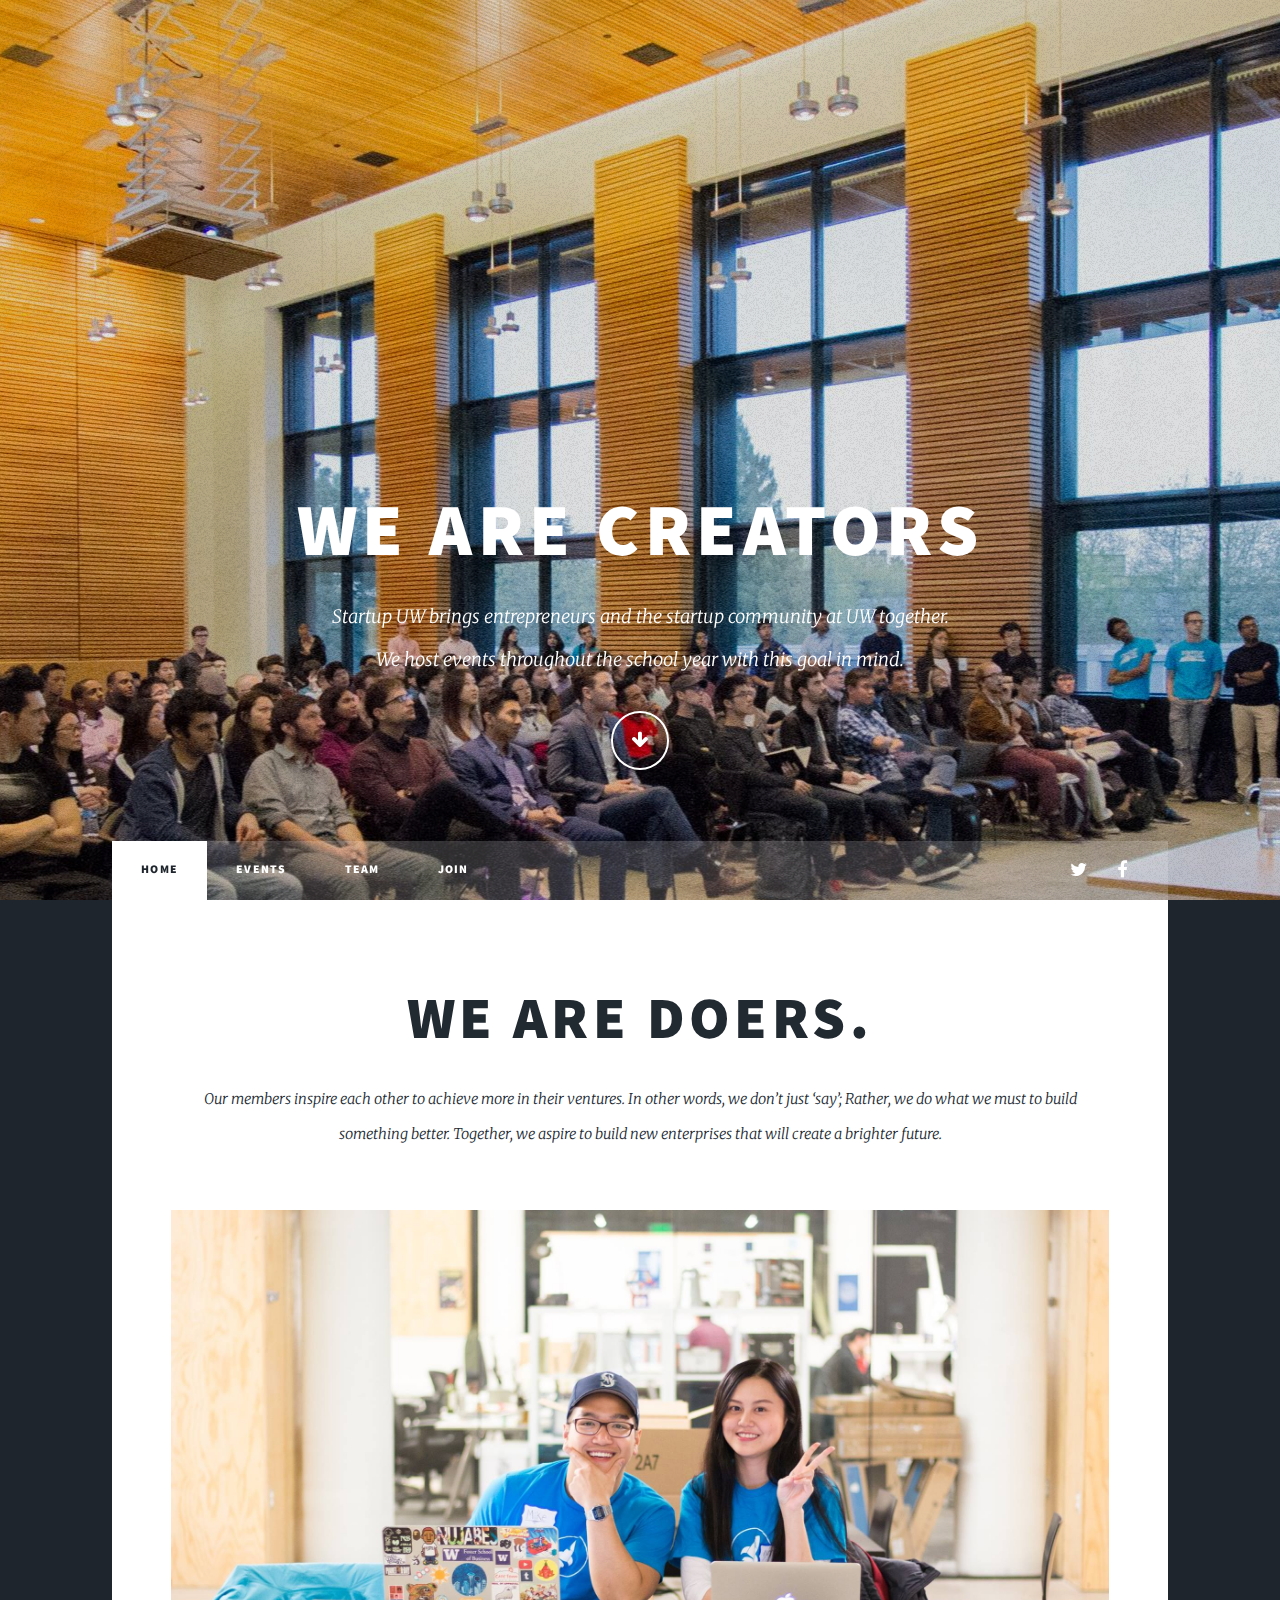
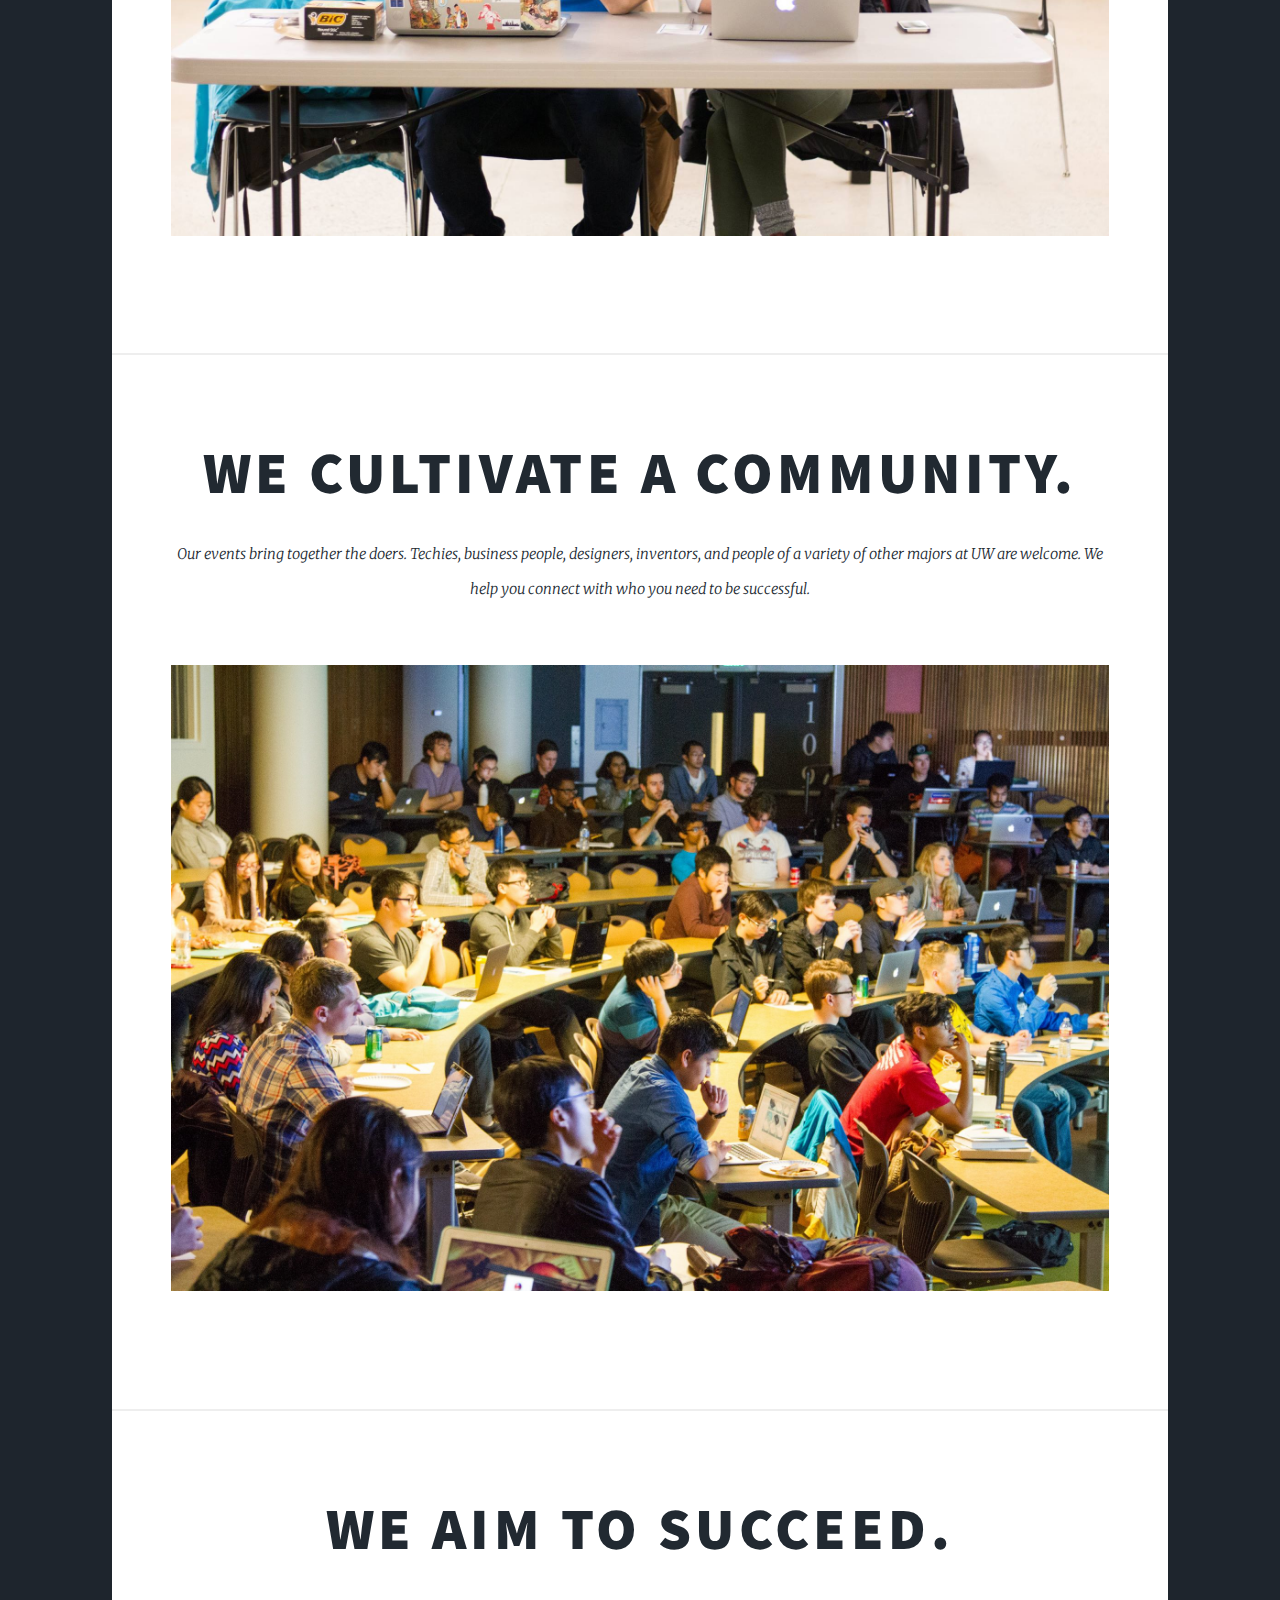
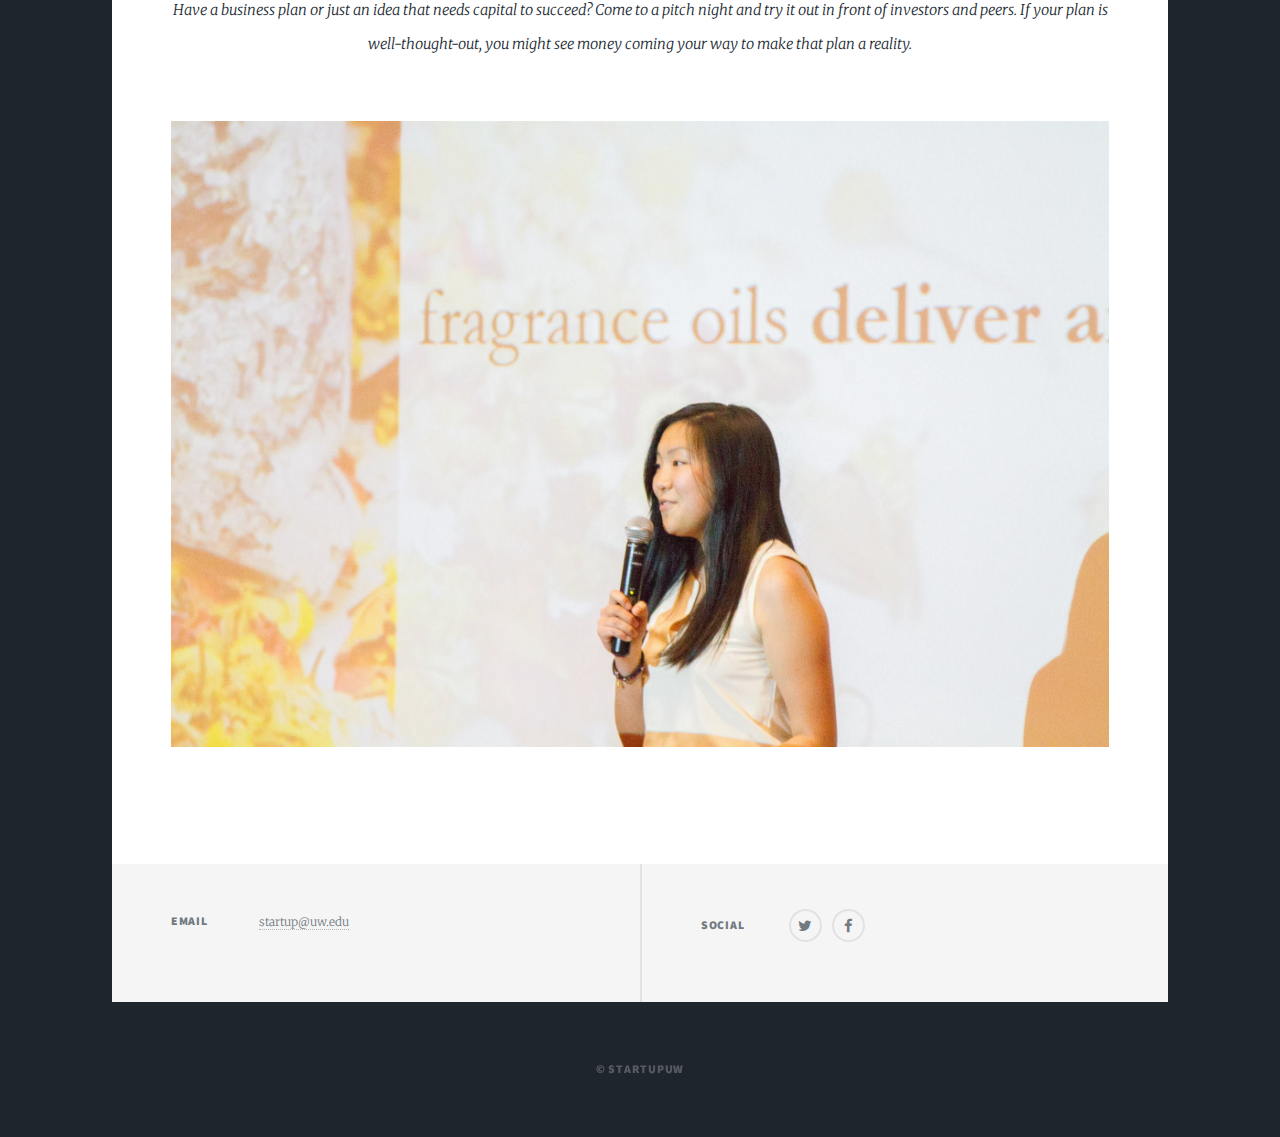
==== commit 25e9e68c: "Application removal" ====
--- a/index.html
+++ b/index.html
@@ -84,21 +84,6 @@
                 <!-- Featured Post -->
                 <article class="post featured">
                     <header class="major">
-                        <p>
-                            <b>Your favorite entrepreneurship club is hiring executive team members for the 2018 - 2019 school year!
-                                Applications are due 5/21 at noon, and the roles we are hiring for are described in the application,
-                                hope to see you apply!</b>
-                        </p>
-                    </header>
-                    <ul class="actions">
-                        <li>
-                            <a href="https://docs.google.com/forms/d/e/1FAIpQLSd1A4iL1-zm_jE_lLjcHovbDU0iokOIaDFPIFClGDBBe0uA0g/viewform" target="_blank"
-                                class="button">Apply</a>
-                        </li>
-                    </ul>
-                </article>
-                <article class="post featured">
-                    <header class="major">
                         <h2>WE ARE DOERS.</h2>
                         <p>Our members inspire each other to achieve more in their ventures. In other words, we don’t just ‘say’;
                             Rather, we do what we must to build something better. Together, we aspire to build new enterprises
